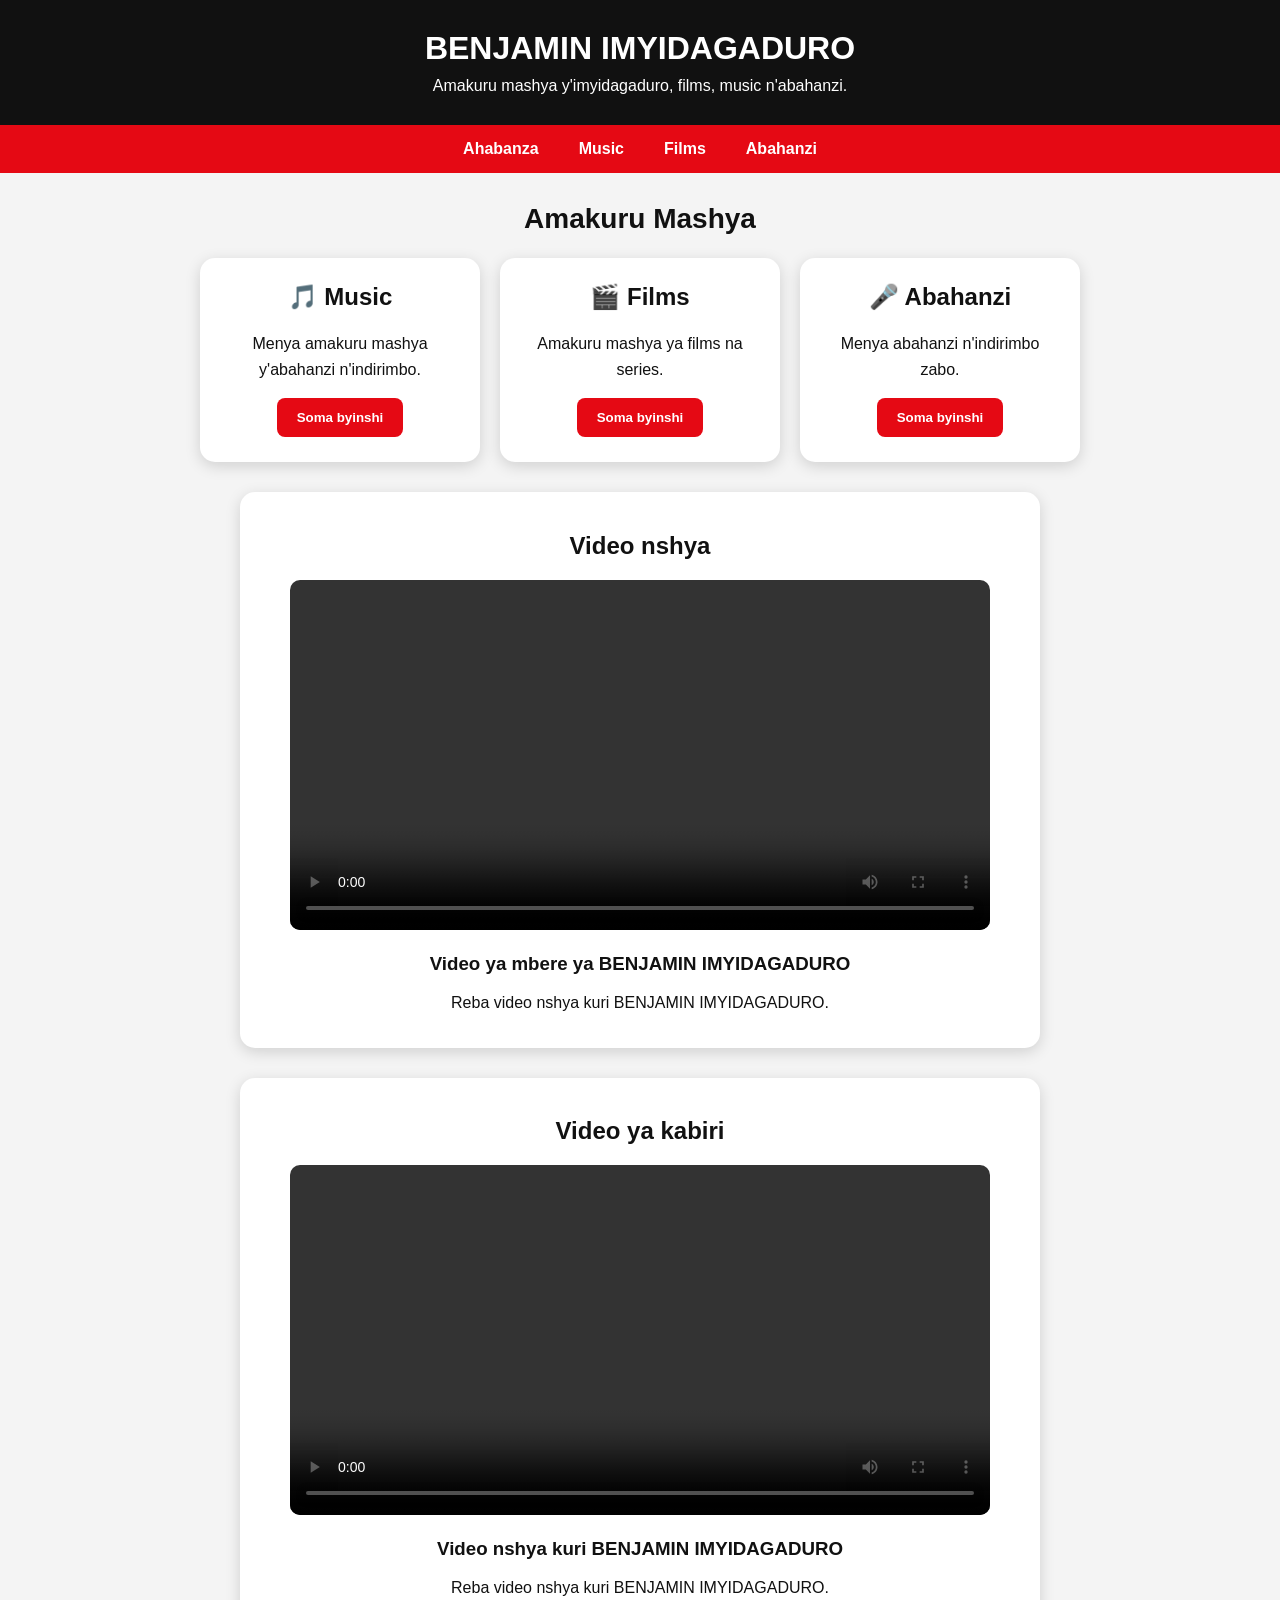
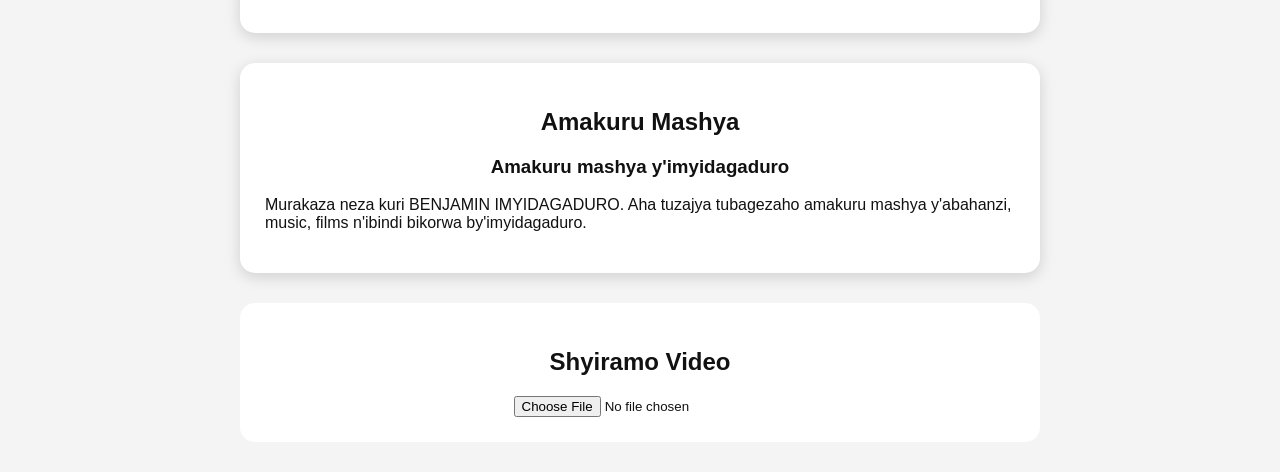
==== index.html @ 8d8686aa "Add files via upload" ====
<!DOCTYPE html>
<html>
<head>
    <title>BENJAMIN IMYIDAGADURO</title>
    <link rel="stylesheet" href="style.css">
</head>

<body>

<header>
    <h1>BENJAMIN IMYIDAGADURO</h1>
    <p>Amakuru mashya y'imyidagaduro, films, music n'abahanzi.</p>
</header>

<nav>
    <a href="#">Ahabanza</a>
    <a href="music.html">Music</a>
    <a href="#">Films</a>
    <a href="#">Abahanzi</a>
</nav>

<main>

    <h2>Amakuru Mashya</h2>

    <div class="cards">

        <div class="card">
    <h2>🎵 Music</h2>
    <p>Menya amakuru mashya y'abahanzi n'indirimbo.</p>

    <a href="music.html">
        <button>Soma byinshi</button>
    </a>
</div>

    <div class="card">
    <h2>🎬 Films</h2>
    <p>Amakuru mashya ya films na series.</p>

    <a href="films.html">
        <button>Soma byinshi</button>
    </a>
</div>

        <div class="card">
    <h2>🎤 Abahanzi</h2>
    <p>Menya abahanzi n'indirimbo zabo.</p>

    <a href="abahanzi.html">
        <button>Soma byinshi</button>
    </a>
</div>

    </div>

</main>

<!-- VIDEO YA MBERE -->
<section class="video">
    <h2>Video nshya</h2>

    <video controls width="600">
        <source src="video1.mp4" type="video/mp4">
        Browser yawe ntishobora gukina iyi video.
    </video>

    <h3>Video ya mbere ya BENJAMIN IMYIDAGADURO</h3>

    <p>Reba video nshya kuri BENJAMIN IMYIDAGADURO.</p>
</section>
<section class="video">
    <h2>Video ya kabiri</h2>

    <video controls width="600">
        <source src="video2.mp4" type="video/mp4">
        Browser yawe ntishobora gukina iyi video.
    </video>

    <h3>Video nshya kuri BENJAMIN IMYIDAGADURO</h3>

    <p>Reba video nshya kuri BENJAMIN IMYIDAGADURO.</p>
</section>



<!-- AMAKURU -->
<section class="article">
    <h2>Amakuru Mashya</h2>

    <h3>Amakuru mashya y'imyidagaduro</h3>

    <p>
        Murakaza neza kuri BENJAMIN IMYIDAGADURO.
        Aha tuzajya tubagezaho amakuru mashya y'abahanzi,
        music, films n'ibindi bikorwa by'imyidagaduro.
    </p>
</section>

<!-- UPLOAD VIDEO -->
<section class="video-upload">
    <h2>Shyiramo Video</h2>

    <input type="file" id="videoInput" accept="video/*">

    <div id="videoPreview"></div>
</section>

<script>
    const videoInput = document.getElementById("videoInput");
    const videoPreview = document.getElementById("videoPreview");

    videoInput.addEventListener("change", function () {
        const file = this.files[0];

        if (file) {
            const video = document.createElement("video");

            video.src = URL.createObjectURL(file);
            video.controls = true;
            video.width = 500;

            videoPreview.innerHTML = "";
            videoPreview.appendChild(video);
        }
    });
</script>

</body>
</html>
---- style.css ----
* {
    box-sizing: border-box;
}

body {
    margin: 0;
    font-family: Arial, sans-serif;
    background: #f4f4f4;
    color: #111;
}

/* HEADER */
header {
    background: #111;
    color: white;
    text-align: center;
    padding: 30px 15px;
}

header h1 {
    margin: 0 0 10px;
    font-size: 32px;
}

header p {
    margin: 0;
    font-size: 16px;
}

/* NAVIGATION */
nav {
    background: #e50914;
    display: flex;
    justify-content: center;
    flex-wrap: wrap;
}

nav a {
    color: white;
    text-decoration: none;
    padding: 15px 20px;
    font-weight: bold;
}

nav a:hover {
    background: #b0060f;
}

/* MAIN */
main {
    width: 90%;
    max-width: 1000px;
    margin: 30px auto;
}

main > h2 {
    text-align: center;
    font-size: 28px;
}

/* CARDS */
.cards {
    display: flex;
    justify-content: center;
    gap: 20px;
    flex-wrap: wrap;
}

.card {
    background: white;
    width: 280px;
    padding: 25px;
    border-radius: 15px;
    text-align: center;
    box-shadow: 0 4px 15px rgba(0,0,0,0.15);
}

.card h2 {
    margin-top: 0;
}

.card p {
    line-height: 1.6;
}

.card button {
    background: #e50914;
    color: white;
    border: none;
    padding: 12px 20px;
    border-radius: 8px;
    cursor: pointer;
    font-weight: bold;
}

.card button:hover {
    background: #b0060f;
}

/* VIDEO */
.video {
    width: 90%;
    max-width: 800px;
    margin: 30px auto;
    background: white;
    padding: 20px;
    border-radius: 15px;
    text-align: center;
    box-shadow: 0 4px 15px rgba(0,0,0,0.15);
}

.video video {
    width: 100%;
    max-width: 700px;
    height: auto;
    border-radius: 10px;
}

/* ARTICLE */
.article {
    width: 90%;
    max-width: 800px;
    margin: 30px auto;
    background: white;
    padding: 25px;
    border-radius: 15px;
    box-shadow: 0 4px 15px rgba(0,0,0,0.15);
}

.article h2,
.article h3 {
    text-align: center;
}

/* UPLOAD */
.video-upload {
    width: 90%;
    max-width: 800px;
    margin: 30px auto;
    background: white;
    padding: 25px;
    border-radius: 15px;
    text-align: center;
}

/* PHONE */
@media (max-width: 600px) {

    header h1 {
        font-size: 25px;
    }

    nav a {
        width: 50%;
        text-align: center;
        padding: 12px 5px;
    }

    .card {
        width: 100%;
    }

    .video,
    .article,
    .video-upload {
        width: 95%;
    }
}
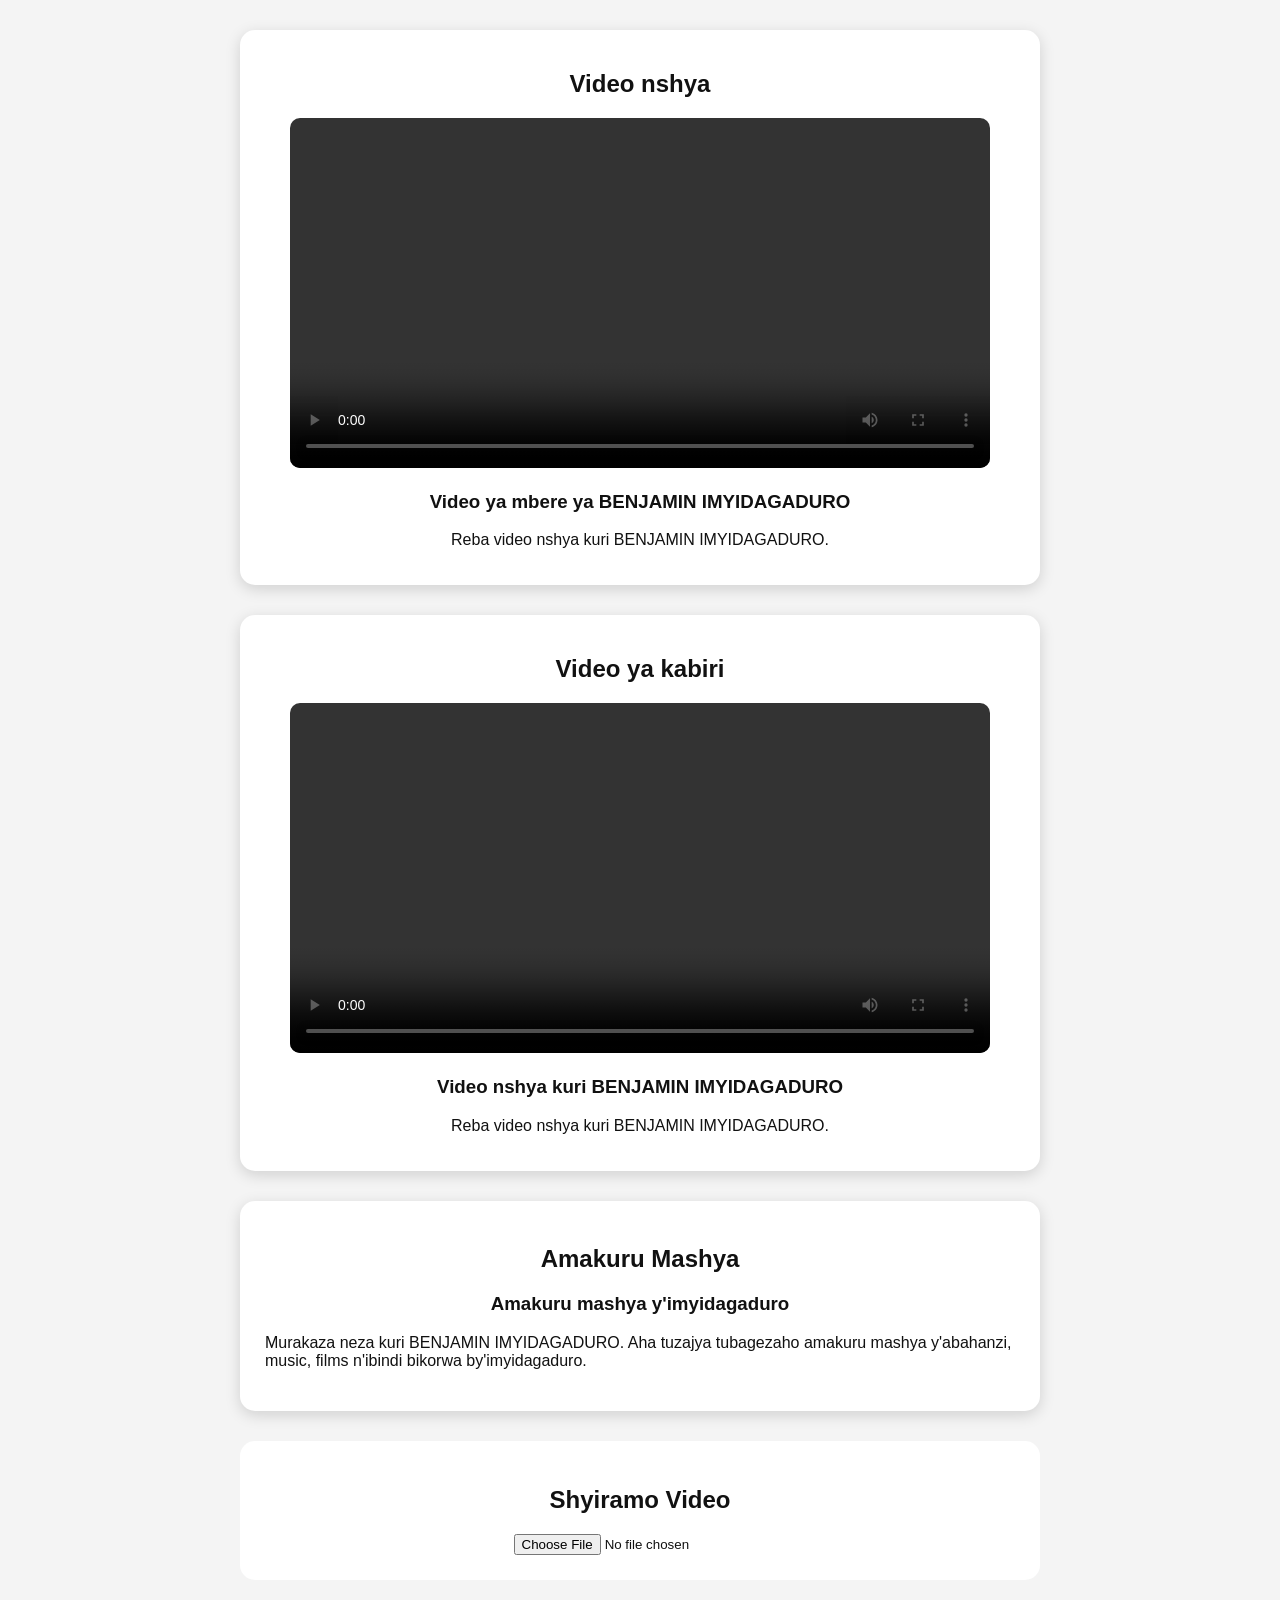
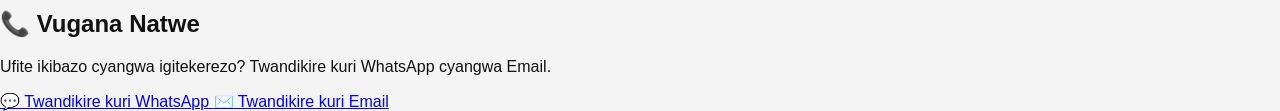
==== commit f8014216: "Add files via upload" ====
--- a/index.html
+++ b/index.html
@@ -1,9 +1,27 @@
 <!DOCTYPE html>
 <html>
 <head>
-    <title>BENJAMIN IMYIDAGADURO</title>
+    <meta charset="UTF-8">
+    <meta name="viewport" content="width=device-width, initial-scale=1.0">
+
+    <title>BENJAMIN IMYIDAGADURO | Music, Films n'Abahanzi</title>
+
+    <meta name="description" content="Karibu kuri BENJAMIN IMYIDAGADURO. Menya amakuru mashya y'imyidagaduro, music, films, videos n'abahanzi.">
+
+    <meta name="robots" content="index, follow">
+
     <link rel="stylesheet" href="style.css">
+    <!-- Google tag (gtag.js) -
+<script async src="https://www.googletagmanager.com/gtag/js?id=G-08SXPJ8XW9"></script>
+<script>
+  window.dataLayer = window.dataLayer || [];
+  function gtag(){dataLayer.push(arguments);}
+  gtag('js', new Date());
+
+  gtag('config', 'G-08SXPJ8XW9');
+</script>
 </head>
+
 
 <body>
 
@@ -126,5 +144,23 @@
     });
 </script>
 
+<!-- CONTACT US -->
+<section class="contact">
+    <h2>📞 Vugana Natwe</h2>
+    <p>Ufite ikibazo cyangwa igitekerezo?
+       Twandikire kuri WhatsApp cyangwa Email.</p>
+
+    <a class="whatsapp"
+       href="https://wa.me/250738280217"
+       target="_blank"
+       rel="noopener noreferrer">
+       💬 Twandikire kuri WhatsApp
+    </a>
+
+    <a class="email"
+       href="mailto:benjaminnibishaka2@gmail.com">
+       ✉️ Twandikire kuri Email
+    </a>
+</section>
 </body>
 </html>
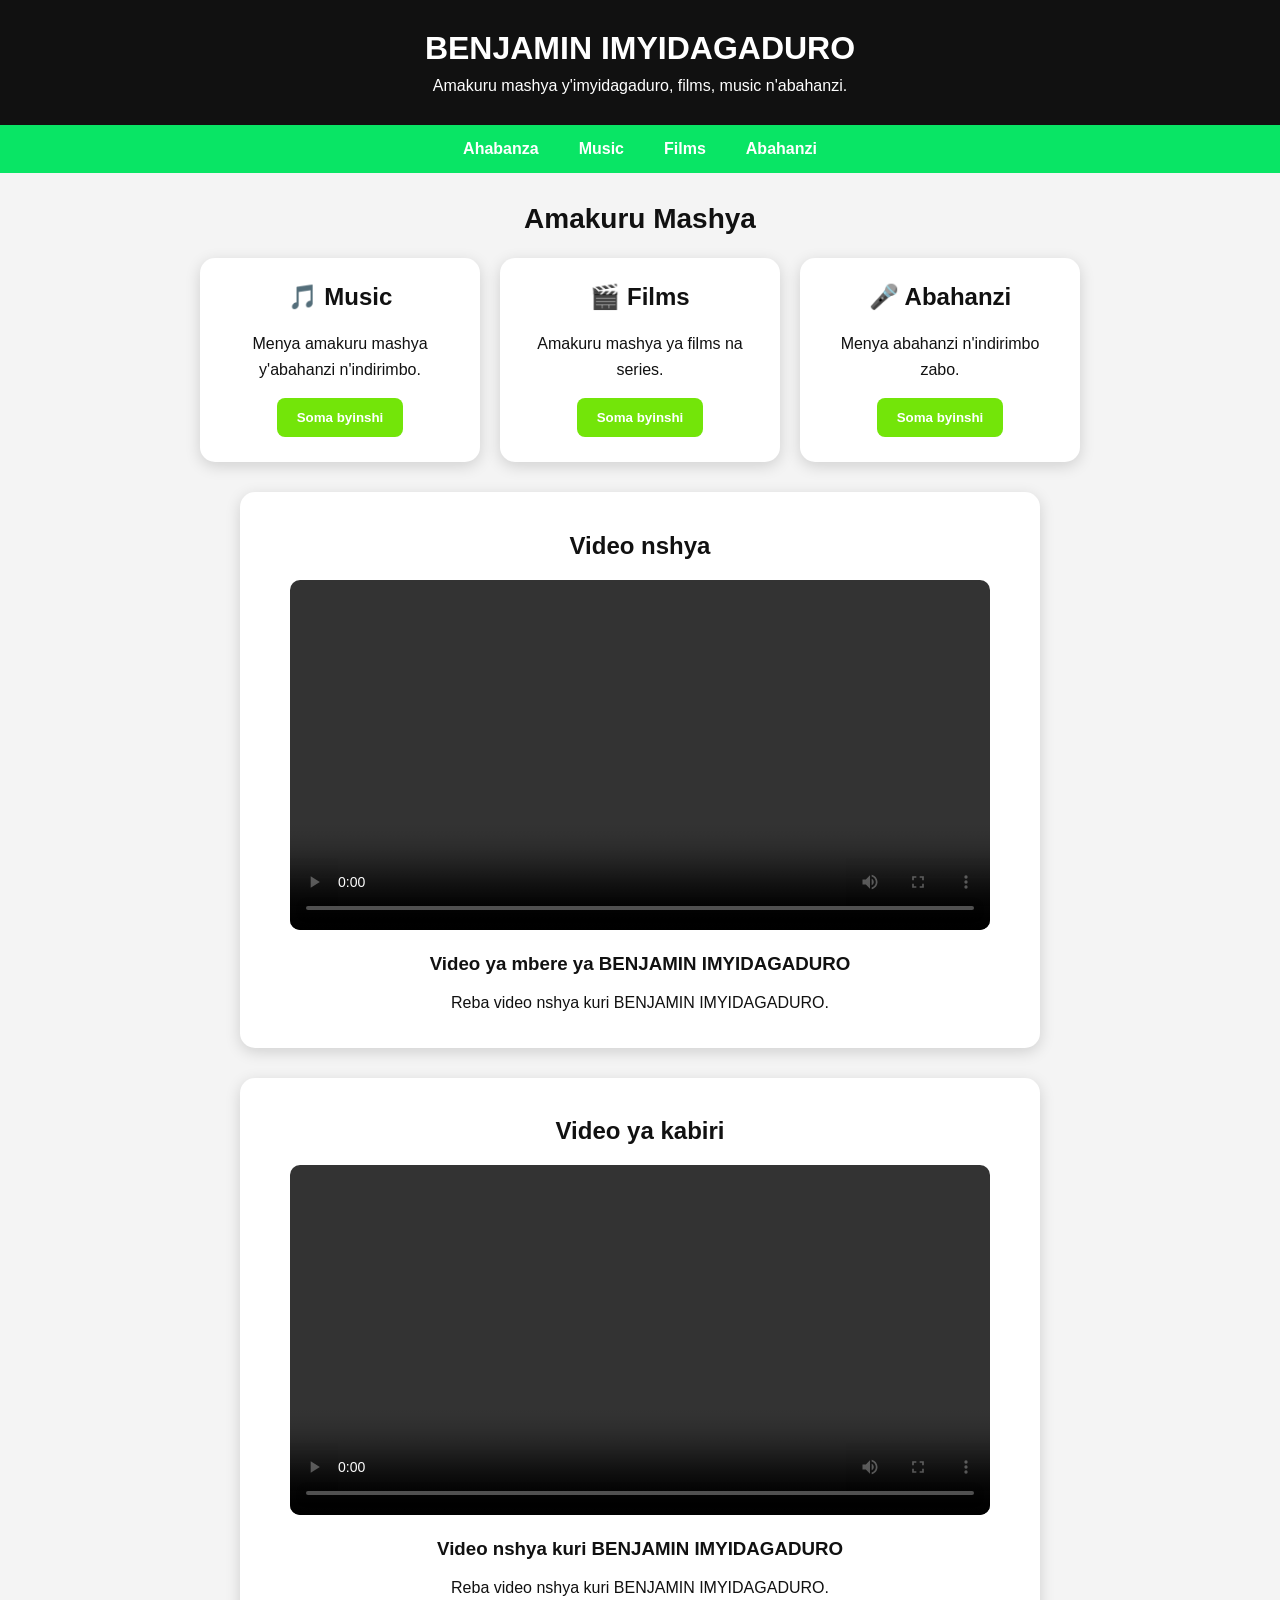
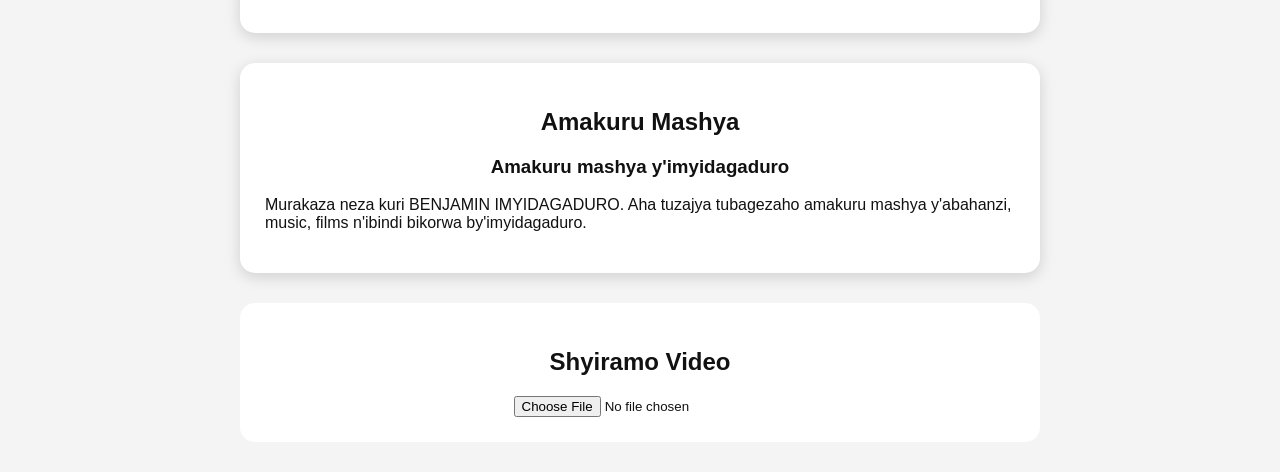
==== commit a51f0d31: "Add files via upload" ====
--- a/index.html
+++ b/index.html
@@ -1,27 +1,9 @@
 <!DOCTYPE html>
 <html>
 <head>
-    <meta charset="UTF-8">
-    <meta name="viewport" content="width=device-width, initial-scale=1.0">
-
-    <title>BENJAMIN IMYIDAGADURO | Music, Films n'Abahanzi</title>
-
-    <meta name="description" content="Karibu kuri BENJAMIN IMYIDAGADURO. Menya amakuru mashya y'imyidagaduro, music, films, videos n'abahanzi.">
-
-    <meta name="robots" content="index, follow">
-
+    <title>BENJAMIN IMYIDAGADURO</title>
     <link rel="stylesheet" href="style.css">
-    <!-- Google tag (gtag.js) -
-<script async src="https://www.googletagmanager.com/gtag/js?id=G-08SXPJ8XW9"></script>
-<script>
-  window.dataLayer = window.dataLayer || [];
-  function gtag(){dataLayer.push(arguments);}
-  gtag('js', new Date());
-
-  gtag('config', 'G-08SXPJ8XW9');
-</script>
 </head>
-
 
 <body>
 
@@ -144,23 +126,5 @@
     });
 </script>
 
-<!-- CONTACT US -->
-<section class="contact">
-    <h2>📞 Vugana Natwe</h2>
-    <p>Ufite ikibazo cyangwa igitekerezo?
-       Twandikire kuri WhatsApp cyangwa Email.</p>
-
-    <a class="whatsapp"
-       href="https://wa.me/250738280217"
-       target="_blank"
-       rel="noopener noreferrer">
-       💬 Twandikire kuri WhatsApp
-    </a>
-
-    <a class="email"
-       href="mailto:benjaminnibishaka2@gmail.com">
-       ✉️ Twandikire kuri Email
-    </a>
-</section>
 </body>
 </html>
--- a/style.css
+++ b/style.css
@@ -29,7 +29,7 @@
 
 /* NAVIGATION */
 nav {
-    background: #e50914;
+    background: #09e565;
     display: flex;
     justify-content: center;
     flex-wrap: wrap;
@@ -43,7 +43,7 @@
 }
 
 nav a:hover {
-    background: #b0060f;
+    background: #06b052;
 }
 
 /* MAIN */
@@ -84,7 +84,7 @@
 }
 
 .card button {
-    background: #e50914;
+    background: #73e509;
     color: white;
     border: none;
     padding: 12px 20px;
@@ -94,7 +94,7 @@
 }
 
 .card button:hover {
-    background: #b0060f;
+    background: #06b039;
 }
 
 /* VIDEO */
@@ -165,4 +165,45 @@
     .video-upload {
         width: 95%;
     }
-}+}
+/* CONTACT US */
+.contact {
+    max-width: 800px;
+    margin: 30px auto;
+    padding: 25px 15px;
+    text-align: center;
+    background: white;
+    border-radius: 12px;
+    box-shadow: 0 3px 10px rgba(0, 0, 0, 0.1);
+}
+
+.contact h2 {
+    color: #111;
+}
+
+.contact p {
+    margin-bottom: 20px;
+    line-height: 1.6;
+}
+
+.contact a {
+    display: inline-block;
+    margin: 8px;
+    padding: 12px 18px;
+    color: rgb(255, 255, 255);
+    text-decoration: none;
+    border-radius: 8px;
+    font-weight: bold;
+}
+
+.contact .whatsapp {
+    background: #4b25d3;
+}
+
+.contact .email {
+    background: #09e52e;
+}
+
+.contact a:hover {
+    opacity: 0.85;
+}
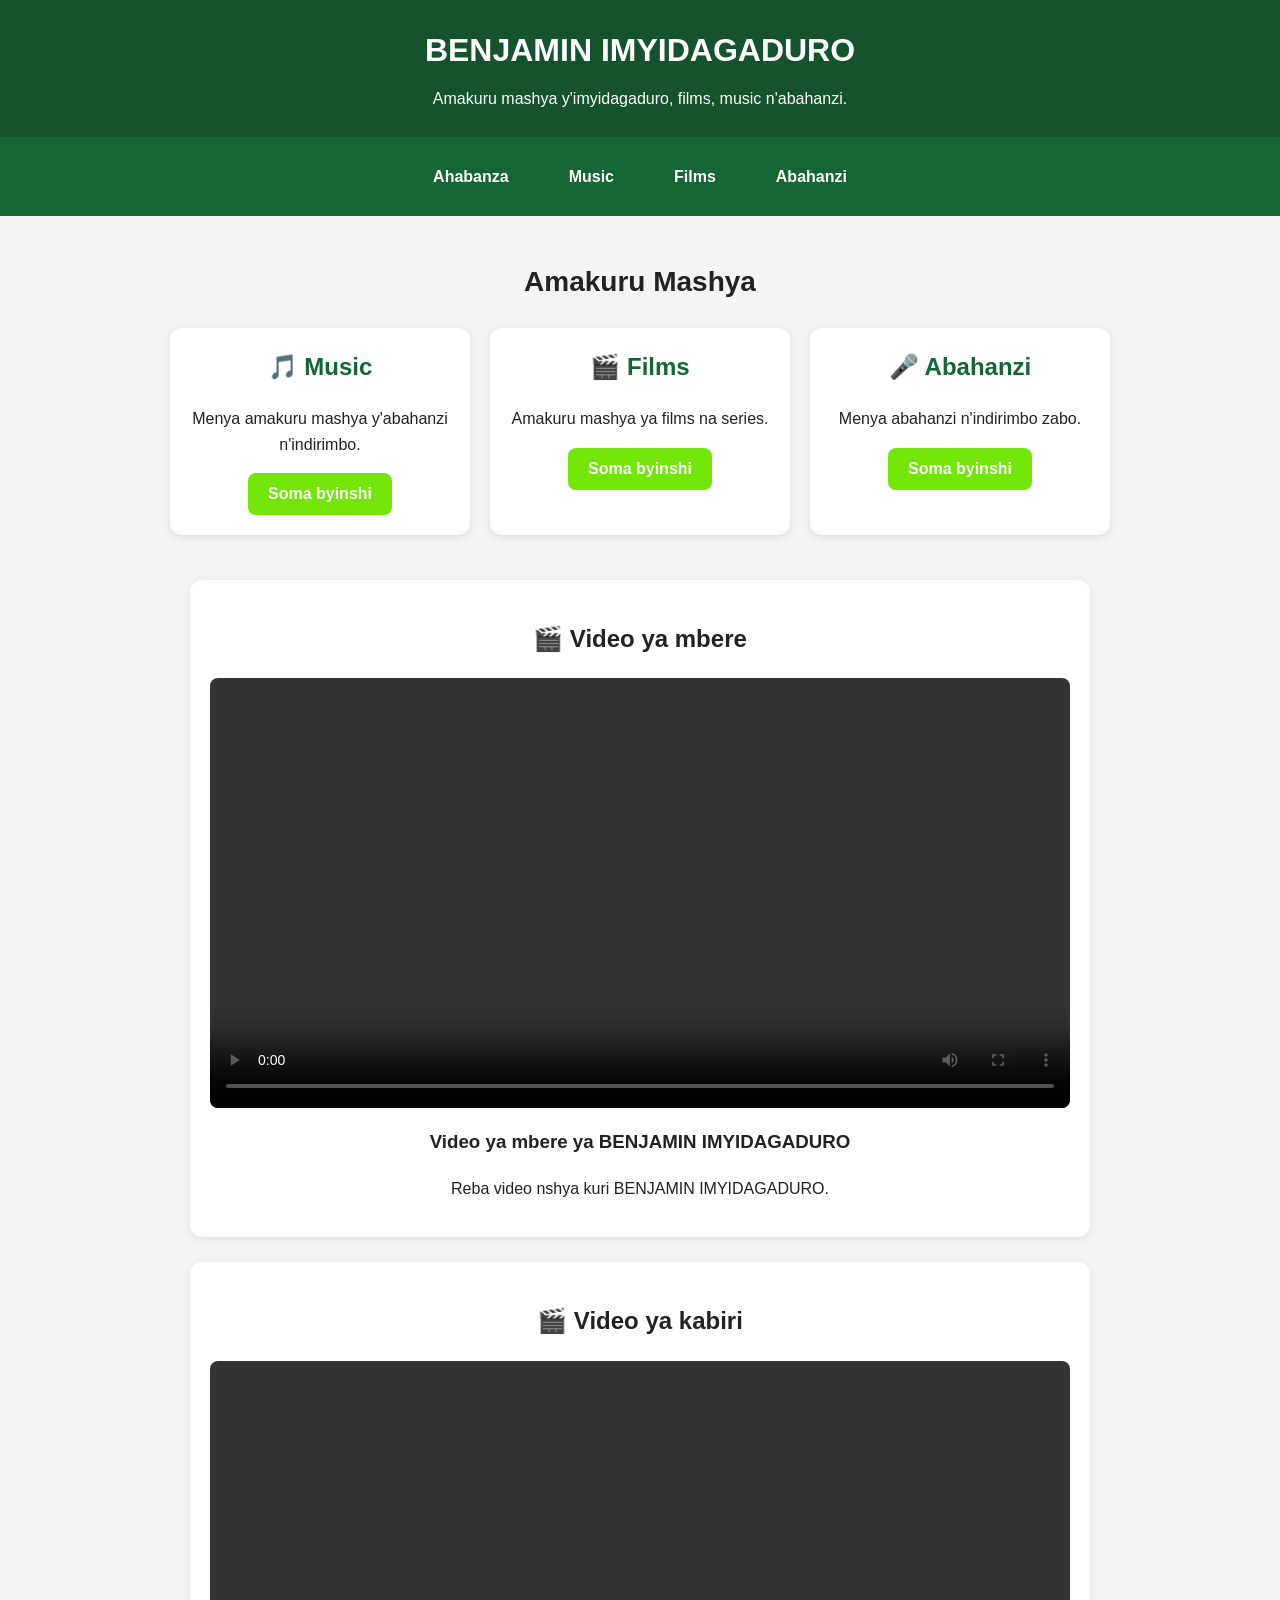
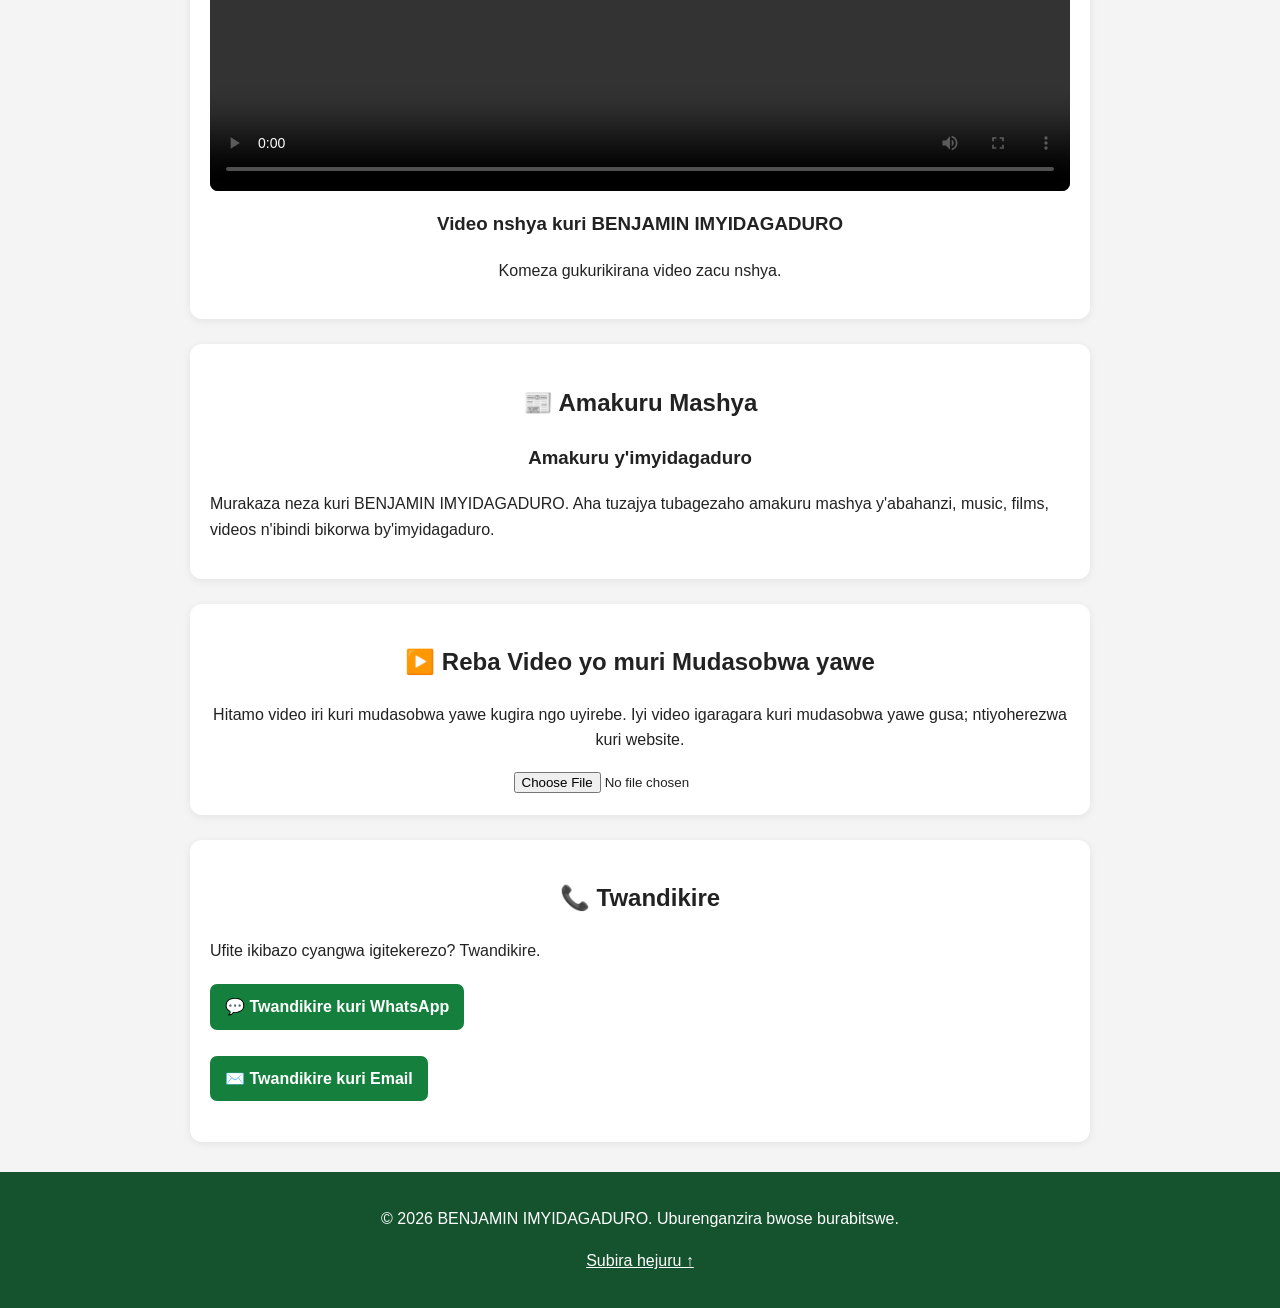
==== commit 7a4fef92: "Add files via upload" ====
--- a/index.html
+++ b/index.html
@@ -1,110 +1,305 @@
+
 <!DOCTYPE html>
-<html>
+<html lang="rw">
 <head>
-    <title>BENJAMIN IMYIDAGADURO</title>
+    <meta charset="UTF-8">
+    <meta name="viewport" content="width=device-width, initial-scale=1.0">
+
+    <title>BENJAMIN IMYIDAGADURO | Music, Films n'Abahanzi</title>
+
+    <meta name="description" content="BENJAMIN IMYIDAGADURO: amakuru mashya y'imyidagaduro, music, films, videos n'abahanzi.">
+    <meta name="robots" content="index, follow">
+
     <link rel="stylesheet" href="style.css">
+
+    <!-- Google Analytics -->
+    <script async src="https://www.googletagmanager.com/gtag/js?id=G-08SXPJ8XW9"></script>
+    <script>
+        window.dataLayer = window.dataLayer || [];
+        function gtag(){dataLayer.push(arguments);}
+        gtag('js', new Date());
+        gtag('config', 'G-08SXPJ8XW9');
+    </script>
+
+    <!-- Imiterere y'inyongera -->
+    <style>
+        * {
+            box-sizing: border-box;
+        }
+
+        body {
+            margin: 0;
+            font-family: Arial, sans-serif;
+            background: #f4f4f4;
+            color: #222;
+            line-height: 1.6;
+        }
+
+        header {
+            background: #14532d;
+            color: white;
+            text-align: center;
+            padding: 25px 15px;
+        }
+
+        header h1 {
+            margin: 0 0 10px;
+        }
+
+        nav {
+            background: #166534;
+            padding: 12px;
+            display: flex;
+            justify-content: center;
+            flex-wrap: wrap;
+            gap: 20px;
+        }
+
+        nav a {
+            color: white;
+            text-decoration: none;
+            font-weight: bold;
+        }
+
+        nav a:hover {
+            color: #bbf7d0;
+        }
+
+        main {
+            max-width: 1100px;
+            margin: auto;
+            padding: 20px;
+        }
+
+        .cards {
+            display: flex;
+            flex-wrap: wrap;
+            justify-content: center;
+            gap: 20px;
+        }
+
+        .card {
+            background: white;
+            width: 100%;
+            max-width: 300px;
+            padding: 20px;
+            border-radius: 12px;
+            box-shadow: 0 2px 8px #00000018;
+            text-align: center;
+        }
+
+        .card h2 {
+            color: #166534;
+        }
+
+        button {
+            background: #15803d;
+            color: white;
+            border: none;
+            padding: 10px 18px;
+            border-radius: 6px;
+            cursor: pointer;
+            font-size: 16px;
+        }
+
+        button:hover {
+            background: #14532d;
+        }
+
+        .card a {
+            text-decoration: none;
+        }
+
+        .video, .article, .video-upload {
+            background: white;
+            max-width: 900px;
+            width: calc(100% - 30px);
+            margin: 25px auto;
+            padding: 20px;
+            border-radius: 12px;
+            box-shadow: 0 2px 8px #00000012;
+        }
+
+        .video video, #videoPreview video {
+            display: block;
+            width: 100%;
+            max-width: 100%;
+            height: auto;
+            border-radius: 8px;
+        }
+
+        .article a {
+            color: #166534;
+            font-weight: bold;
+        }
+
+        .contact-link {
+            display: inline-block;
+            margin: 5px 0;
+            padding: 10px 15px;
+            background: #15803d;
+            color: white !important;
+            text-decoration: none;
+            border-radius: 7px;
+        }
+
+        .contact-link:hover {
+            background: #14532d;
+        }
+
+        footer {
+            background: #14532d;
+            color: white;
+            text-align: center;
+            padding: 18px;
+            margin-top: 30px;
+        }
+
+        @media (max-width: 600px) {
+            header h1 {
+                font-size: 25px;
+            }
+
+            nav {
+                gap: 12px;
+            }
+
+            main {
+                padding: 15px 10px;
+            }
+
+            .video, .article, .video-upload {
+                padding: 15px;
+            }
+        }
+    </style>
 </head>
 
 <body>
 
-<header>
+<header id="ahabanza">
     <h1>BENJAMIN IMYIDAGADURO</h1>
     <p>Amakuru mashya y'imyidagaduro, films, music n'abahanzi.</p>
 </header>
 
 <nav>
-    <a href="#">Ahabanza</a>
+    <a href="index.html">Ahabanza</a>
     <a href="music.html">Music</a>
-    <a href="#">Films</a>
-    <a href="#">Abahanzi</a>
+    <a href="films.html">Films</a>
+    <a href="abahanzi.html">Abahanzi</a>
 </nav>
 
 <main>
-
     <h2>Amakuru Mashya</h2>
 
     <div class="cards">
 
         <div class="card">
-    <h2>🎵 Music</h2>
-    <p>Menya amakuru mashya y'abahanzi n'indirimbo.</p>
-
-    <a href="music.html">
-        <button>Soma byinshi</button>
-    </a>
-</div>
-
-    <div class="card">
-    <h2>🎬 Films</h2>
-    <p>Amakuru mashya ya films na series.</p>
-
-    <a href="films.html">
-        <button>Soma byinshi</button>
-    </a>
-</div>
+            <h2>🎵 Music</h2>
+            <p>Menya amakuru mashya y'abahanzi n'indirimbo.</p>
+            <a href="music.html">
+                <button type="button">Soma byinshi</button>
+            </a>
+        </div>
 
         <div class="card">
-    <h2>🎤 Abahanzi</h2>
-    <p>Menya abahanzi n'indirimbo zabo.</p>
-
-    <a href="abahanzi.html">
-        <button>Soma byinshi</button>
-    </a>
-</div>
+            <h2>🎬 Films</h2>
+            <p>Amakuru mashya ya films na series.</p>
+            <a href="films.html">
+                <button type="button">Soma byinshi</button>
+            </a>
+        </div>
+
+        <div class="card">
+            <h2>🎤 Abahanzi</h2>
+            <p>Menya abahanzi n'indirimbo zabo.</p>
+            <a href="abahanzi.html">
+                <button type="button">Soma byinshi</button>
+            </a>
+        </div>
 
     </div>
-
 </main>
 
 <!-- VIDEO YA MBERE -->
 <section class="video">
-    <h2>Video nshya</h2>
-
-    <video controls width="600">
+    <h2>🎬 Video ya mbere</h2>
+
+    <video controls preload="metadata" playsinline>
         <source src="video1.mp4" type="video/mp4">
         Browser yawe ntishobora gukina iyi video.
     </video>
 
     <h3>Video ya mbere ya BENJAMIN IMYIDAGADURO</h3>
-
     <p>Reba video nshya kuri BENJAMIN IMYIDAGADURO.</p>
 </section>
+
+<!-- VIDEO YA KABIRI -->
 <section class="video">
-    <h2>Video ya kabiri</h2>
-
-    <video controls width="600">
+    <h2>🎬 Video ya kabiri</h2>
+
+    <video controls preload="metadata" playsinline>
         <source src="video2.mp4" type="video/mp4">
         Browser yawe ntishobora gukina iyi video.
     </video>
 
     <h3>Video nshya kuri BENJAMIN IMYIDAGADURO</h3>
-
-    <p>Reba video nshya kuri BENJAMIN IMYIDAGADURO.</p>
-</section>
-
-
+    <p>Komeza gukurikirana video zacu nshya.</p>
+</section>
 
 <!-- AMAKURU -->
 <section class="article">
-    <h2>Amakuru Mashya</h2>
-
-    <h3>Amakuru mashya y'imyidagaduro</h3>
+    <h2>📰 Amakuru Mashya</h2>
+
+    <h3>Amakuru y'imyidagaduro</h3>
 
     <p>
         Murakaza neza kuri BENJAMIN IMYIDAGADURO.
         Aha tuzajya tubagezaho amakuru mashya y'abahanzi,
-        music, films n'ibindi bikorwa by'imyidagaduro.
+        music, films, videos n'ibindi bikorwa by'imyidagaduro.
     </p>
 </section>
 
-<!-- UPLOAD VIDEO -->
+<!-- GUSUZUMA VIDEO YO KURI MUDASOBWA -->
 <section class="video-upload">
-    <h2>Shyiramo Video</h2>
+    <h2>▶️ Reba Video yo muri Mudasobwa yawe</h2>
+
+    <p>
+        Hitamo video iri kuri mudasobwa yawe kugira ngo uyirebe.
+        Iyi video igaragara kuri mudasobwa yawe gusa; ntiyoherezwa kuri website.
+    </p>
 
     <input type="file" id="videoInput" accept="video/*">
-
     <div id="videoPreview"></div>
 </section>
+
+<!-- CONTACT -->
+<section class="article" id="contact">
+    <h2>📞 Twandikire</h2>
+
+    <p>Ufite ikibazo cyangwa igitekerezo? Twandikire.</p>
+
+    <p>
+        <a class="contact-link"
+           href="https://wa.me/250738280217"
+           target="_blank"
+           rel="noopener noreferrer">
+            💬 Twandikire kuri WhatsApp
+        </a>
+    </p>
+
+    <p>
+        <a class="contact-link"
+           href="mailto:benjaminnibishaka2@gmail.com">
+            ✉️ Twandikire kuri Email
+        </a>
+    </p>
+</section>
+
+<footer>
+    <p>&copy; 2026 BENJAMIN IMYIDAGADURO. Uburenganzira bwose burabitswe.</p>
+    <p><a href="#ahabanza" style="color:white;">Subira hejuru ↑</a></p>
+</footer>
 
 <script>
     const videoInput = document.getElementById("videoInput");
@@ -118,7 +313,7 @@
 
             video.src = URL.createObjectURL(file);
             video.controls = true;
-            video.width = 500;
+            video.playsInline = true;
 
             videoPreview.innerHTML = "";
             videoPreview.appendChild(video);
@@ -127,4 +322,4 @@
 </script>
 
 </body>
-</html>+</html>
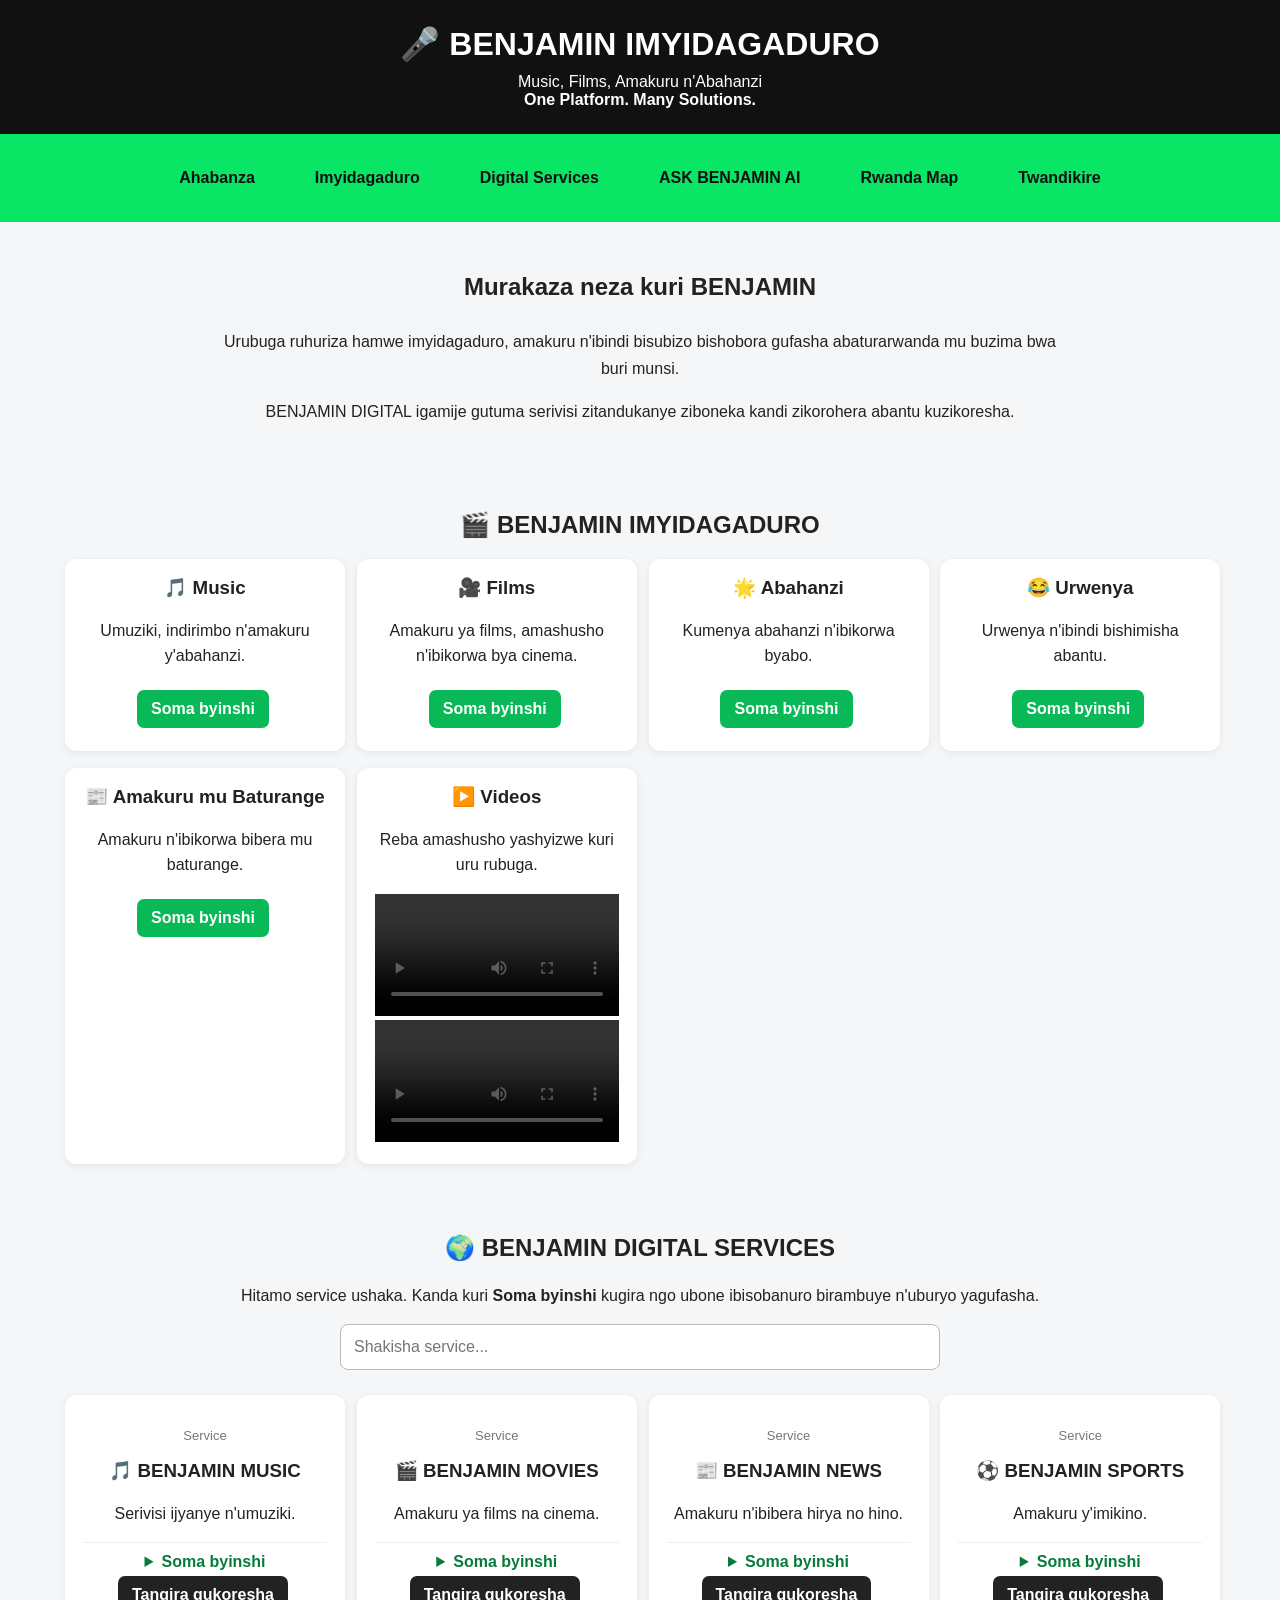
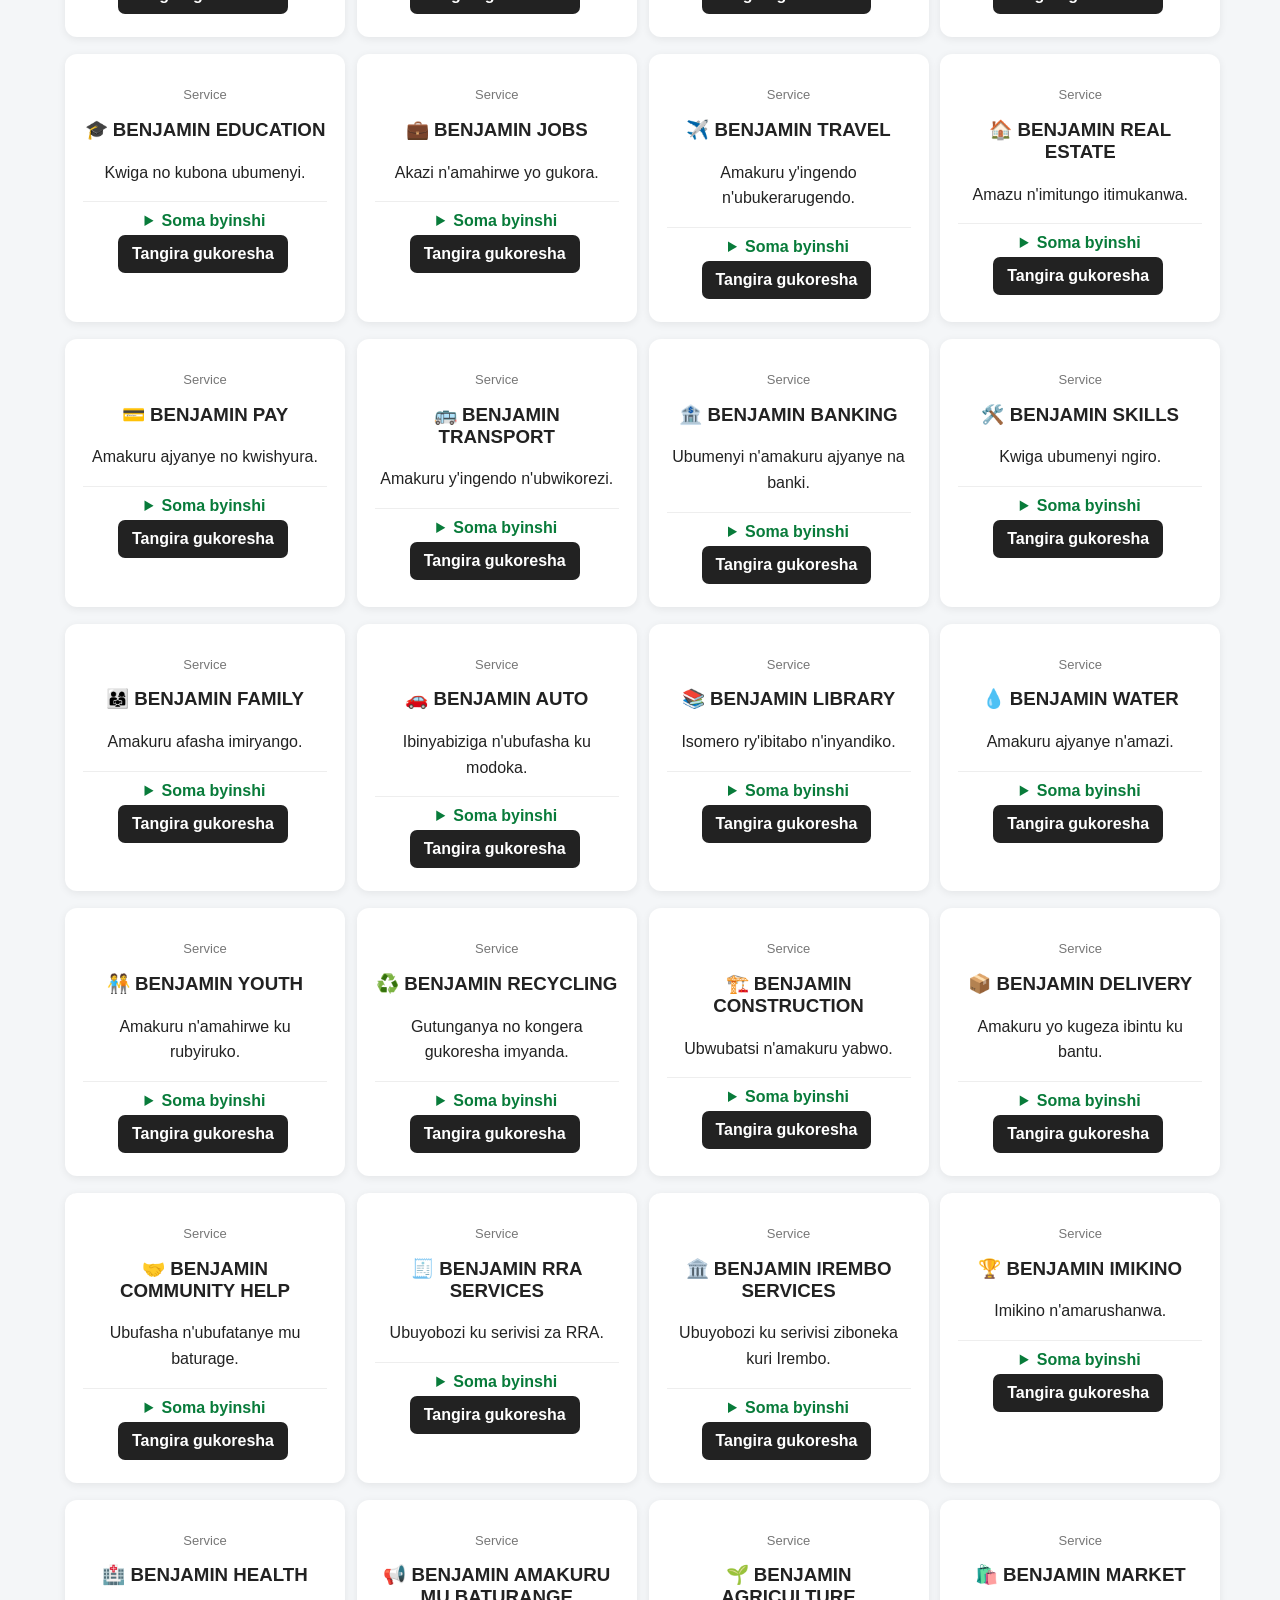
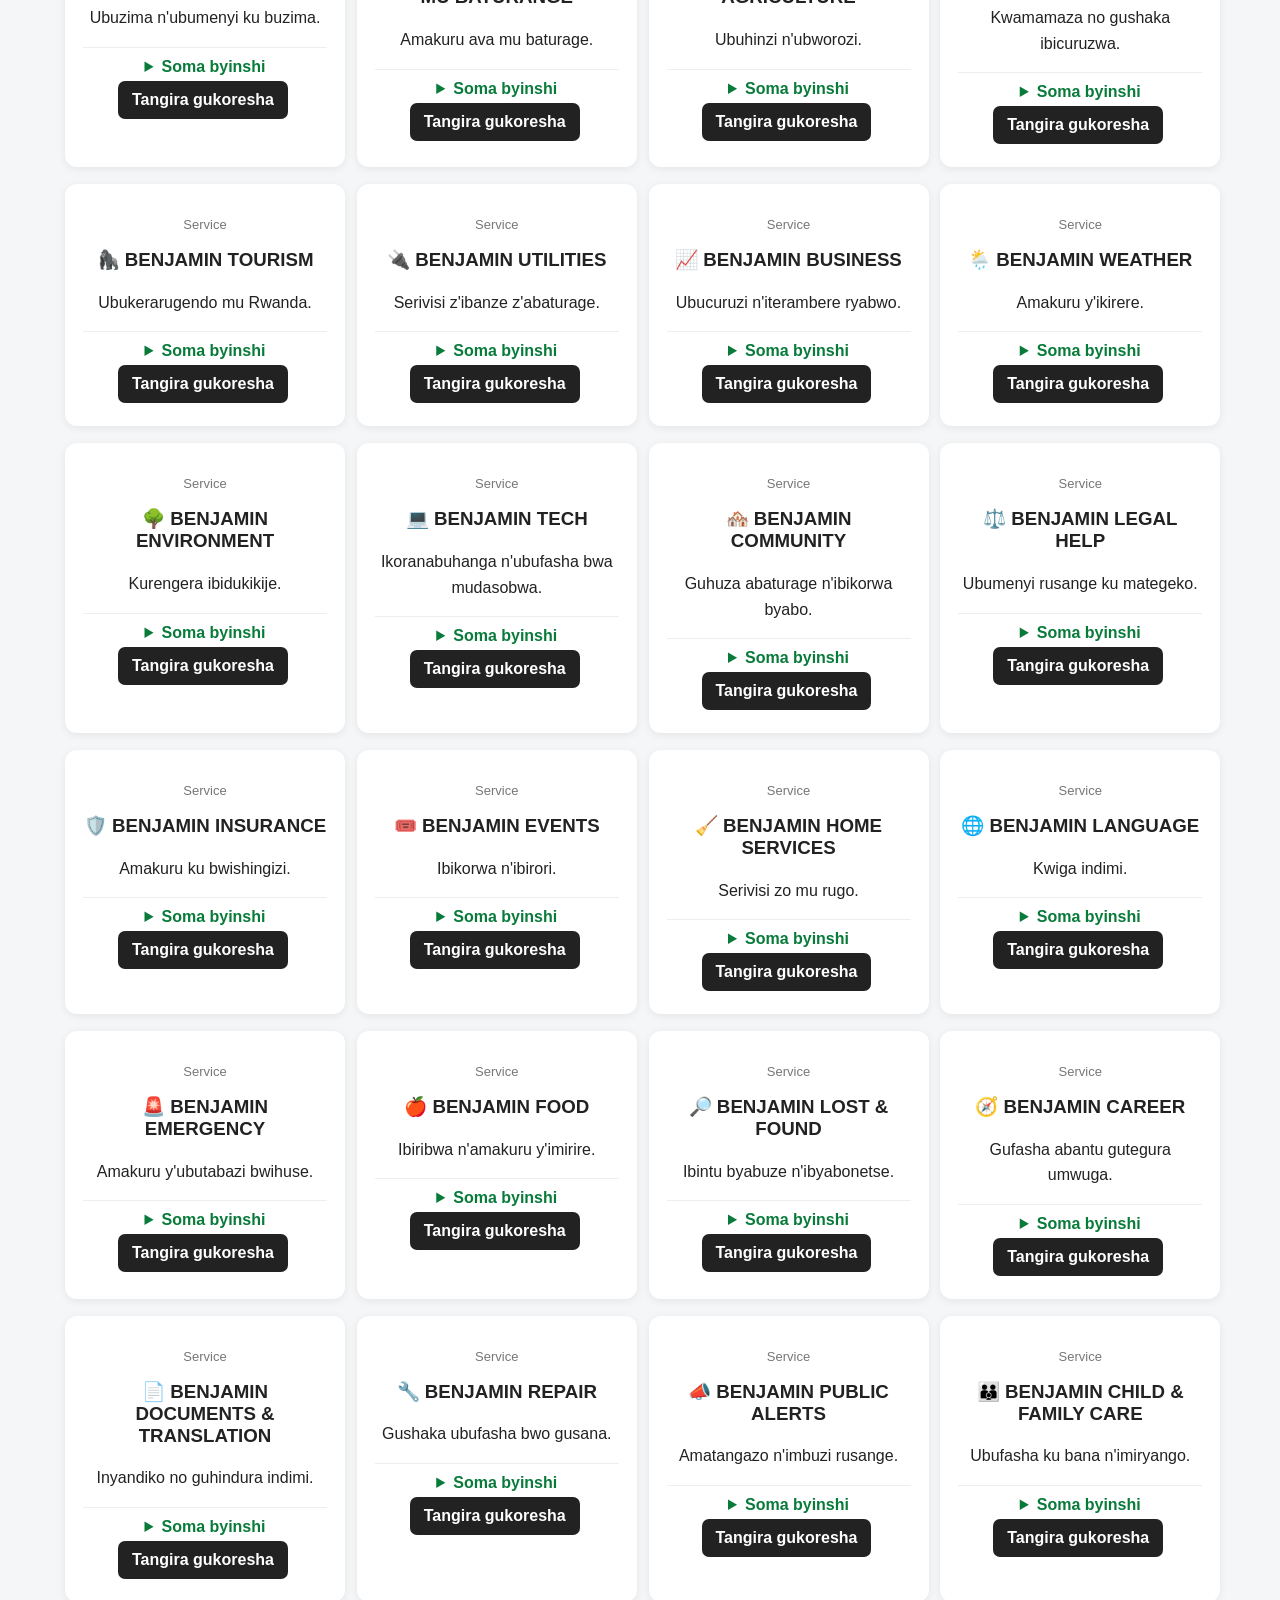
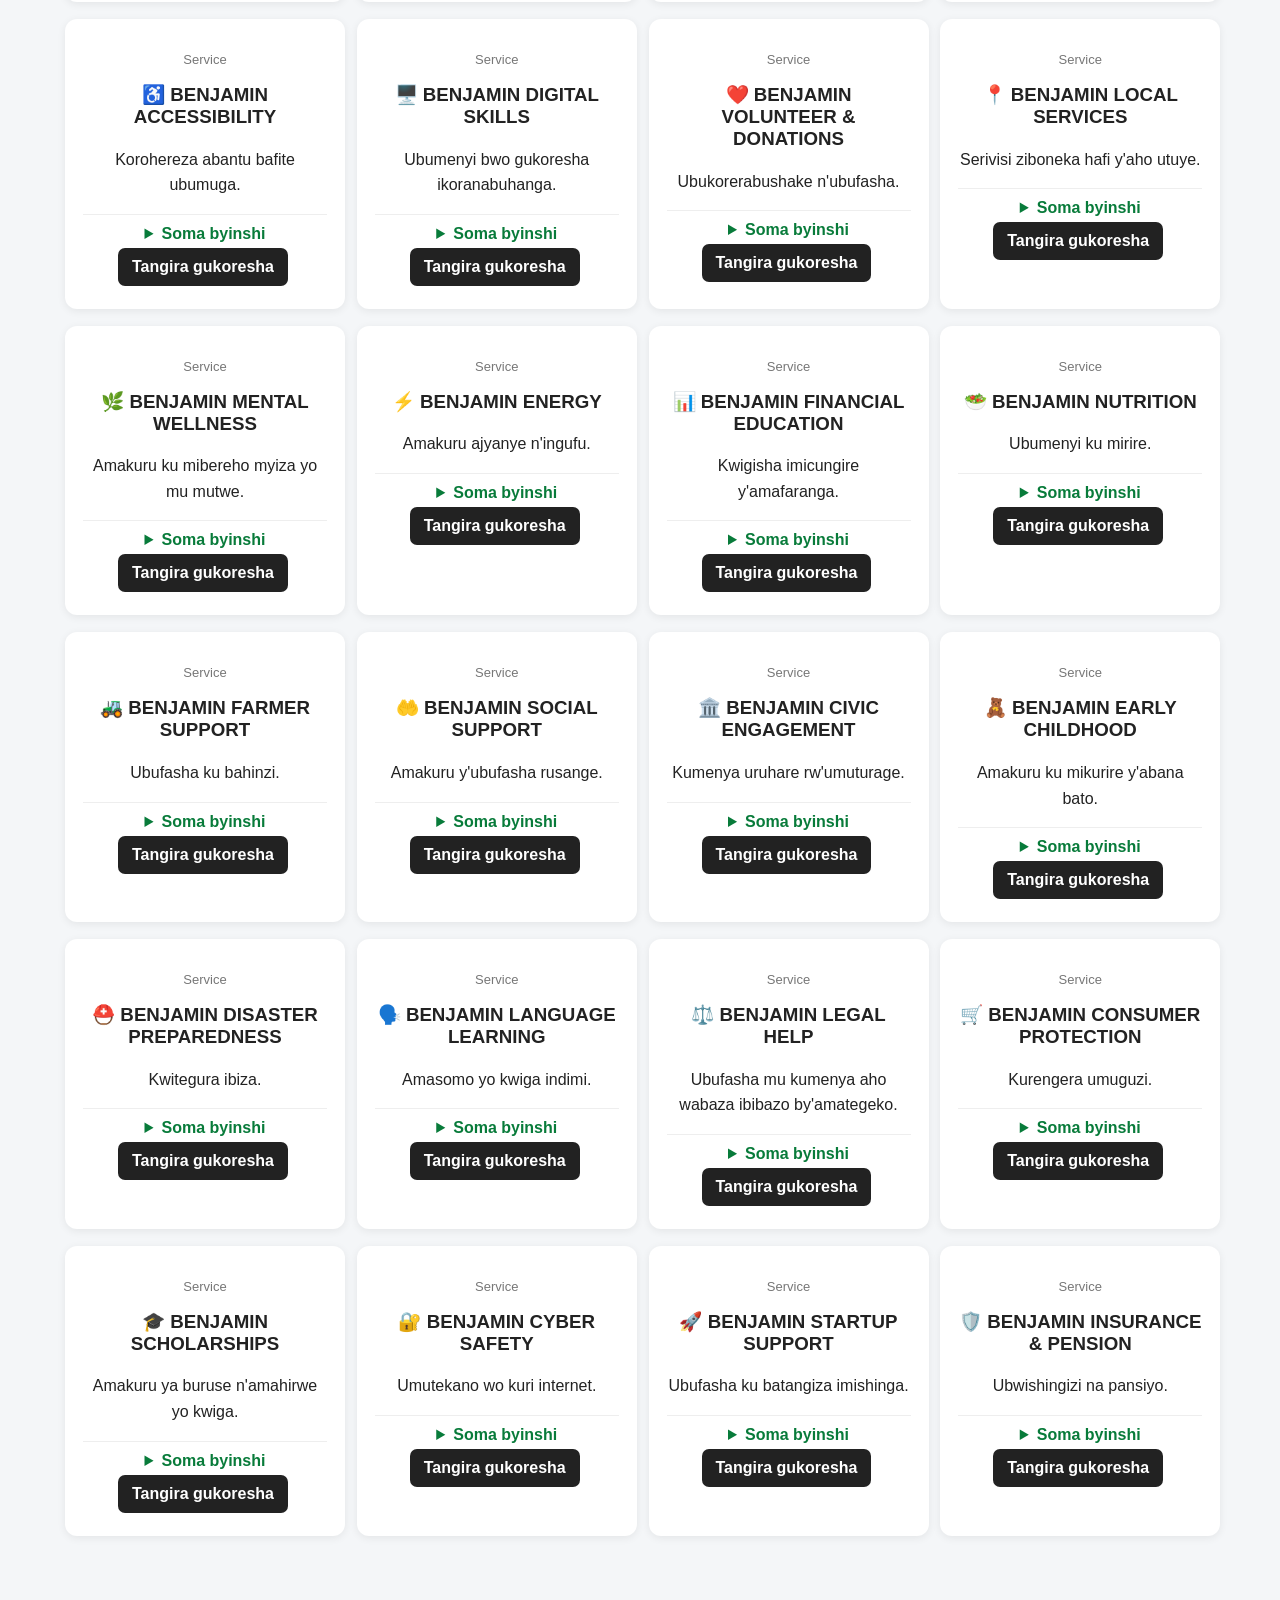
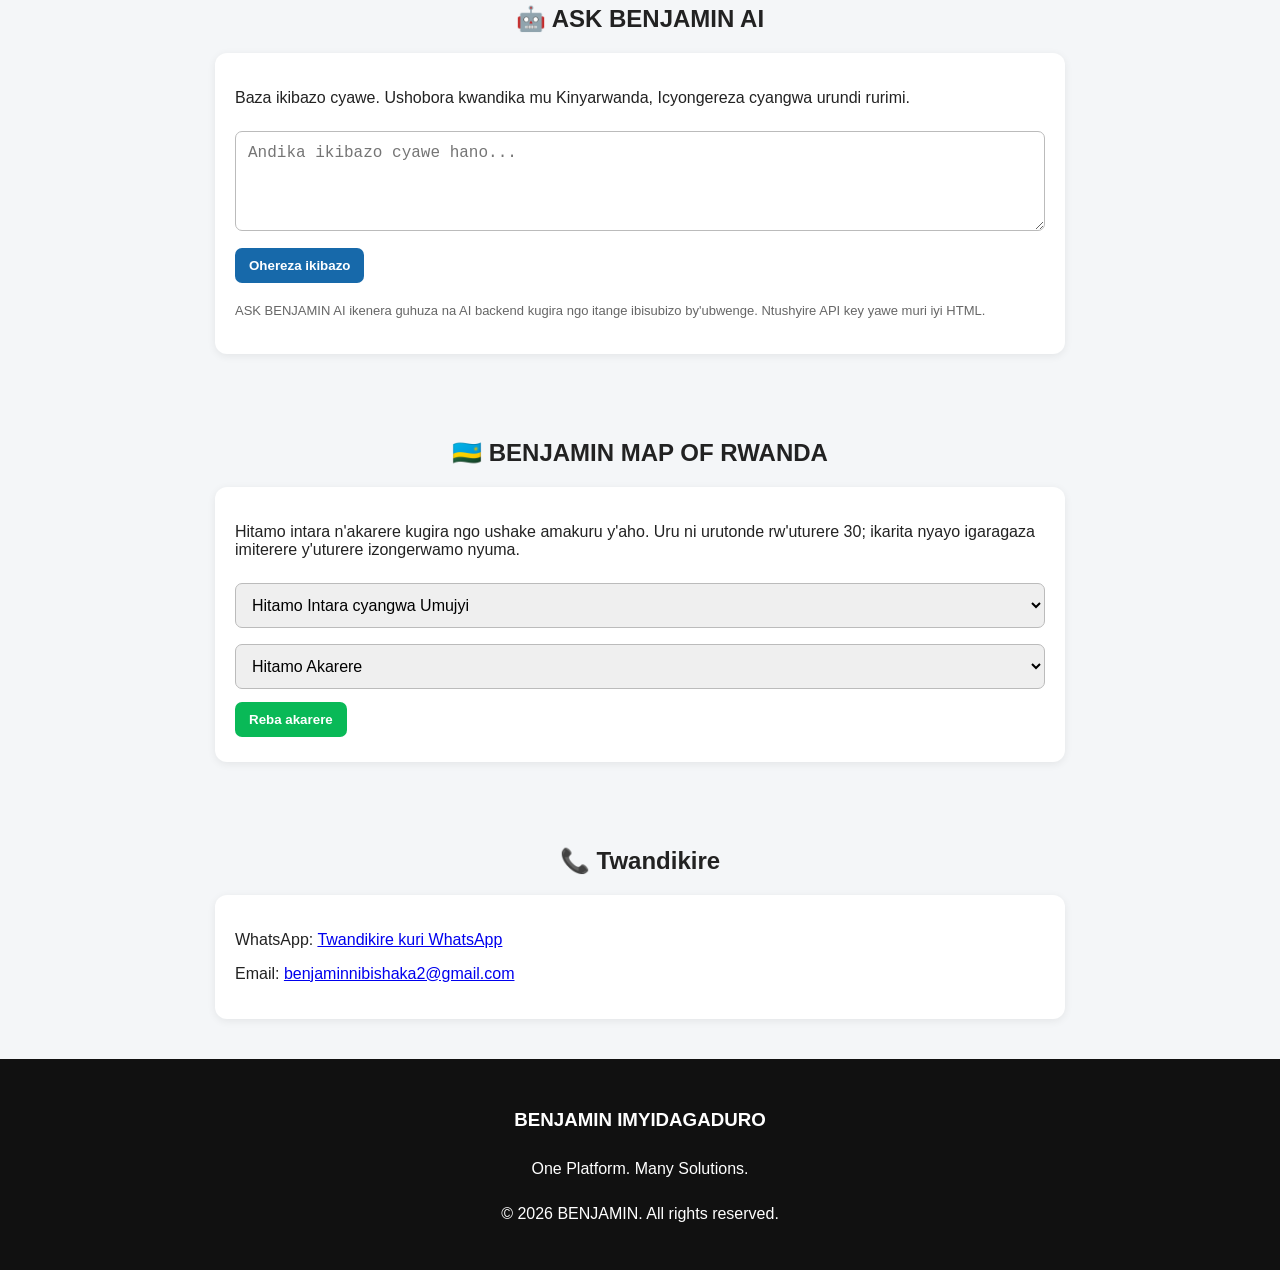
==== commit 9bc16642: "Add files via upload" ====
--- a/index.html
+++ b/index.html
@@ -2,323 +2,937 @@
 <!DOCTYPE html>
 <html lang="rw">
 <head>
-    <meta charset="UTF-8">
-    <meta name="viewport" content="width=device-width, initial-scale=1.0">
-
-    <title>BENJAMIN IMYIDAGADURO | Music, Films n'Abahanzi</title>
-
-    <meta name="description" content="BENJAMIN IMYIDAGADURO: amakuru mashya y'imyidagaduro, music, films, videos n'abahanzi.">
-    <meta name="robots" content="index, follow">
-
-    <link rel="stylesheet" href="style.css">
-
-    <!-- Google Analytics -->
-    <script async src="https://www.googletagmanager.com/gtag/js?id=G-08SXPJ8XW9"></script>
-    <script>
-        window.dataLayer = window.dataLayer || [];
-        function gtag(){dataLayer.push(arguments);}
-        gtag('js', new Date());
-        gtag('config', 'G-08SXPJ8XW9');
-    </script>
-
-    <!-- Imiterere y'inyongera -->
-    <style>
-        * {
-            box-sizing: border-box;
-        }
-
-        body {
-            margin: 0;
-            font-family: Arial, sans-serif;
-            background: #f4f4f4;
-            color: #222;
-            line-height: 1.6;
-        }
-
-        header {
-            background: #14532d;
-            color: white;
-            text-align: center;
-            padding: 25px 15px;
-        }
-
-        header h1 {
-            margin: 0 0 10px;
-        }
-
-        nav {
-            background: #166534;
-            padding: 12px;
-            display: flex;
-            justify-content: center;
-            flex-wrap: wrap;
-            gap: 20px;
-        }
-
-        nav a {
-            color: white;
-            text-decoration: none;
-            font-weight: bold;
-        }
-
-        nav a:hover {
-            color: #bbf7d0;
-        }
-
-        main {
-            max-width: 1100px;
-            margin: auto;
-            padding: 20px;
-        }
-
-        .cards {
-            display: flex;
-            flex-wrap: wrap;
-            justify-content: center;
-            gap: 20px;
-        }
-
-        .card {
-            background: white;
-            width: 100%;
-            max-width: 300px;
-            padding: 20px;
-            border-radius: 12px;
-            box-shadow: 0 2px 8px #00000018;
-            text-align: center;
-        }
-
-        .card h2 {
-            color: #166534;
-        }
-
-        button {
-            background: #15803d;
-            color: white;
-            border: none;
-            padding: 10px 18px;
-            border-radius: 6px;
-            cursor: pointer;
-            font-size: 16px;
-        }
-
-        button:hover {
-            background: #14532d;
-        }
-
-        .card a {
-            text-decoration: none;
-        }
-
-        .video, .article, .video-upload {
-            background: white;
-            max-width: 900px;
-            width: calc(100% - 30px);
-            margin: 25px auto;
-            padding: 20px;
-            border-radius: 12px;
-            box-shadow: 0 2px 8px #00000012;
-        }
-
-        .video video, #videoPreview video {
-            display: block;
-            width: 100%;
-            max-width: 100%;
-            height: auto;
-            border-radius: 8px;
-        }
-
-        .article a {
-            color: #166534;
-            font-weight: bold;
-        }
-
-        .contact-link {
-            display: inline-block;
-            margin: 5px 0;
-            padding: 10px 15px;
-            background: #15803d;
-            color: white !important;
-            text-decoration: none;
-            border-radius: 7px;
-        }
-
-        .contact-link:hover {
-            background: #14532d;
-        }
-
-        footer {
-            background: #14532d;
-            color: white;
-            text-align: center;
-            padding: 18px;
-            margin-top: 30px;
-        }
-
-        @media (max-width: 600px) {
-            header h1 {
-                font-size: 25px;
-            }
-
-            nav {
-                gap: 12px;
-            }
-
-            main {
-                padding: 15px 10px;
-            }
-
-            .video, .article, .video-upload {
-                padding: 15px;
-            }
-        }
-    </style>
+  <meta charset="UTF-8">
+  <meta name="viewport" content="width=device-width, initial-scale=1.0">
+
+  <title>BENJAMIN IMYIDAGADURO | BENJAMIN DIGITAL</title>
+
+  <meta name="description" content="BENJAMIN IMYIDAGADURO na BENJAMIN DIGITAL. Music, Films, Abahanzi, amakuru na services zifasha abaturarwanda.">
+  <meta name="robots" content="index, follow">
+
+  <link rel="stylesheet" href="style.css">
+
+  <!-- Google Analytics -->
+  <script async src="https://www.googletagmanager.com/gtag/js?id=G-08SXPJ8XW9"></script>
+  <script>
+    window.dataLayer = window.dataLayer || [];
+    function gtag(){dataLayer.push(arguments);}
+    gtag('js', new Date());
+    gtag('config', 'G-08SXPJ8XW9');
+  </script>
+
+  <style>
+    * { box-sizing: border-box; }
+    body {
+      margin: 0;
+      font-family: Arial, sans-serif;
+      background: #f4f6f8;
+      color: #222;
+    }
+    header {
+      background: #111;
+      color: white;
+      text-align: center;
+      padding: 25px 12px;
+    }
+    header h1 { margin: 0 0 10px; }
+    nav {
+      background: #09e565;
+      padding: 13px;
+      text-align: center;
+      position: sticky;
+      top: 0;
+      z-index: 10;
+    }
+    nav a {
+      color: #111;
+      text-decoration: none;
+      font-weight: bold;
+      margin: 7px 10px;
+      display: inline-block;
+    }
+    section { padding: 25px 15px; }
+    .section-title {
+      text-align: center;
+      margin-bottom: 20px;
+    }
+    .intro {
+      max-width: 850px;
+      margin: auto;
+      text-align: center;
+      line-height: 1.7;
+    }
+    .container {
+      max-width: 1150px;
+      margin: auto;
+    }
+    .cards {
+      display: grid;
+      grid-template-columns: repeat(auto-fit, minmax(240px, 1fr));
+      gap: 17px;
+    }
+    .card {
+      background: white;
+      padding: 18px;
+      border-radius: 12px;
+      box-shadow: 0 2px 9px #00000012;
+    }
+    .card h3 { margin-top: 0; }
+    .card p { line-height: 1.6; }
+    .btn {
+      display: inline-block;
+      border: 0;
+      border-radius: 7px;
+      padding: 10px 14px;
+      margin: 5px 4px 5px 0;
+      background: #09b957;
+      color: white;
+      text-decoration: none;
+      font-weight: bold;
+      cursor: pointer;
+    }
+    .btn.secondary { background: #222; }
+    .btn.blue { background: #1769aa; }
+    .search-box {
+      display: block;
+      width: 100%;
+      max-width: 600px;
+      margin: 15px auto 25px;
+      padding: 13px;
+      border: 1px solid #bbb;
+      border-radius: 8px;
+      font-size: 16px;
+    }
+    details {
+      margin-top: 10px;
+      border-top: 1px solid #eee;
+      padding-top: 10px;
+    }
+    details summary {
+      cursor: pointer;
+      color: #087b3a;
+      font-weight: bold;
+    }
+    .service-number {
+      color: #777;
+      font-size: 13px;
+    }
+    .panel {
+      max-width: 850px;
+      margin: 15px auto;
+      background: white;
+      padding: 20px;
+      border-radius: 12px;
+      box-shadow: 0 2px 9px #00000012;
+    }
+    input, textarea, select {
+      width: 100%;
+      padding: 12px;
+      margin: 8px 0;
+      border: 1px solid #bbb;
+      border-radius: 7px;
+      font-size: 16px;
+    }
+    textarea { min-height: 100px; resize: vertical; }
+    .chat-answer {
+      background: #eef8f1;
+      padding: 13px;
+      border-radius: 8px;
+      margin-top: 12px;
+      white-space: pre-wrap;
+      line-height: 1.6;
+    }
+    .entertainment-link {
+      display: inline-block;
+      margin: 8px;
+      padding: 12px;
+      background: #111;
+      color: white;
+      text-decoration: none;
+      border-radius: 7px;
+    }
+    footer {
+      background: #111;
+      color: white;
+      text-align: center;
+      padding: 25px 12px;
+      line-height: 1.8;
+    }
+    footer a { color: #09e565; }
+    .notice {
+      font-size: 13px;
+      color: #666;
+      line-height: 1.5;
+    }
+    @media(max-width:600px) {
+      header h1 { font-size: 23px; }
+      nav a { margin: 6px; }
+      section { padding: 20px 12px; }
+    }
+  </style>
 </head>
 
 <body>
 
-<header id="ahabanza">
-    <h1>BENJAMIN IMYIDAGADURO</h1>
-    <p>Amakuru mashya y'imyidagaduro, films, music n'abahanzi.</p>
+<header>
+  <h1>🎤 BENJAMIN IMYIDAGADURO</h1>
+  <p>Music, Films, Amakuru n'Abahanzi</p>
+  <p><strong>One Platform. Many Solutions.</strong></p>
 </header>
 
 <nav>
-    <a href="index.html">Ahabanza</a>
-    <a href="music.html">Music</a>
-    <a href="films.html">Films</a>
-    <a href="abahanzi.html">Abahanzi</a>
+  <a href="#home">Ahabanza</a>
+  <a href="#imyidagaduro">Imyidagaduro</a>
+  <a href="#services">Digital Services</a>
+  <a href="#ai">ASK BENJAMIN AI</a>
+  <a href="#map">Rwanda Map</a>
+  <a href="#contact">Twandikire</a>
 </nav>
 
-<main>
-    <h2>Amakuru Mashya</h2>
-
+<section id="home">
+  <div class="intro">
+    <h2>Murakaza neza kuri BENJAMIN</h2>
+    <p>
+      Urubuga ruhuriza hamwe imyidagaduro, amakuru n'ibindi
+      bisubizo bishobora gufasha abaturarwanda mu buzima bwa buri munsi.
+    </p>
+    <p>
+      BENJAMIN DIGITAL igamije gutuma serivisi zitandukanye ziboneka
+      kandi zikorohera abantu kuzikoresha.
+    </p>
+  </div>
+</section>
+
+<!-- IMYIDAGADURO -->
+<section id="imyidagaduro">
+  <div class="container">
+    <h2 class="section-title">🎬 BENJAMIN IMYIDAGADURO</h2>
     <div class="cards">
 
-        <div class="card">
-            <h2>🎵 Music</h2>
-            <p>Menya amakuru mashya y'abahanzi n'indirimbo.</p>
-            <a href="music.html">
-                <button type="button">Soma byinshi</button>
-            </a>
-        </div>
-
-        <div class="card">
-            <h2>🎬 Films</h2>
-            <p>Amakuru mashya ya films na series.</p>
-            <a href="films.html">
-                <button type="button">Soma byinshi</button>
-            </a>
-        </div>
-
-        <div class="card">
-            <h2>🎤 Abahanzi</h2>
-            <p>Menya abahanzi n'indirimbo zabo.</p>
-            <a href="abahanzi.html">
-                <button type="button">Soma byinshi</button>
-            </a>
-        </div>
+      <div class="card">
+        <h3>🎵 Music</h3>
+        <p>Umuziki, indirimbo n'amakuru y'abahanzi.</p>
+        <a class="btn" href="music.html">Soma byinshi</a>
+      </div>
+
+      <div class="card">
+        <h3>🎥 Films</h3>
+        <p>Amakuru ya films, amashusho n'ibikorwa bya cinema.</p>
+        <a class="btn" href="films.html">Soma byinshi</a>
+      </div>
+
+      <div class="card">
+        <h3>🌟 Abahanzi</h3>
+        <p>Kumenya abahanzi n'ibikorwa byabo.</p>
+        <a class="btn" href="abahanzi.html">Soma byinshi</a>
+      </div>
+
+      <div class="card">
+        <h3>😂 Urwenya</h3>
+        <p>Urwenya n'ibindi bishimisha abantu.</p>
+        <a class="btn" href="#contact">Soma byinshi</a>
+      </div>
+
+      <div class="card">
+        <h3>📰 Amakuru mu Baturange</h3>
+        <p>Amakuru n'ibikorwa bibera mu baturange.</p>
+        <a class="btn" href="#contact">Soma byinshi</a>
+      </div>
+
+      <div class="card">
+        <h3>▶️ Videos</h3>
+        <p>Reba amashusho yashyizwe kuri uru rubuga.</p>
+        <video controls width="100%">
+          <source src="video1.mp4" type="video/mp4">
+          Browser yawe ntishyigikira video.
+        </video>
+        <video controls width="100%">
+          <source src="video2.mp4" type="video/mp4">
+          Browser yawe ntishyigikira video.
+        </video>
+      </div>
 
     </div>
-</main>
-
-<!-- VIDEO YA MBERE -->
-<section class="video">
-    <h2>🎬 Video ya mbere</h2>
-
-    <video controls preload="metadata" playsinline>
-        <source src="video1.mp4" type="video/mp4">
-        Browser yawe ntishobora gukina iyi video.
-    </video>
-
-    <h3>Video ya mbere ya BENJAMIN IMYIDAGADURO</h3>
-    <p>Reba video nshya kuri BENJAMIN IMYIDAGADURO.</p>
+  </div>
 </section>
 
-<!-- VIDEO YA KABIRI -->
-<section class="video">
-    <h2>🎬 Video ya kabiri</h2>
-
-    <video controls preload="metadata" playsinline>
-        <source src="video2.mp4" type="video/mp4">
-        Browser yawe ntishobora gukina iyi video.
-    </video>
-
-    <h3>Video nshya kuri BENJAMIN IMYIDAGADURO</h3>
-    <p>Komeza gukurikirana video zacu nshya.</p>
+<!-- BENJAMIN DIGITAL SERVICES -->
+<section id="services">
+  <div class="container">
+    <h2 class="section-title">🌍 BENJAMIN DIGITAL SERVICES</h2>
+    <p class="intro">
+      Hitamo service ushaka. Kanda kuri <strong>Soma byinshi</strong>
+      kugira ngo ubone ibisobanuro birambuye n'uburyo yagufasha.
+    </p>
+
+    <input
+      class="search-box"
+      id="serviceSearch"
+      type="search"
+      placeholder="Shakisha service..."
+      oninput="searchServices()"
+    >
+
+    <div class="cards" id="serviceCards"></div>
+  </div>
 </section>
 
-<!-- AMAKURU -->
-<section class="article">
-    <h2>📰 Amakuru Mashya</h2>
-
-    <h3>Amakuru y'imyidagaduro</h3>
-
-    <p>
-        Murakaza neza kuri BENJAMIN IMYIDAGADURO.
-        Aha tuzajya tubagezaho amakuru mashya y'abahanzi,
-        music, films, videos n'ibindi bikorwa by'imyidagaduro.
-    </p>
+<!-- ASK BENJAMIN AI -->
+<section id="ai">
+  <div class="container">
+    <h2 class="section-title">🤖 ASK BENJAMIN AI</h2>
+    <div class="panel">
+      <p>
+        Baza ikibazo cyawe. Ushobora kwandika mu Kinyarwanda,
+        Icyongereza cyangwa urundi rurimi.
+      </p>
+
+      <form id="aiForm">
+        <textarea id="aiQuestion" required
+          placeholder="Andika ikibazo cyawe hano..."></textarea>
+        <button class="btn blue" type="submit">Ohereza ikibazo</button>
+      </form>
+
+      <div id="aiAnswer" class="chat-answer" hidden></div>
+
+      <p class="notice">
+        ASK BENJAMIN AI ikenera guhuza na AI backend kugira ngo itange
+        ibisubizo by'ubwenge. Ntushyire API key yawe muri iyi HTML.
+      </p>
+    </div>
+  </div>
 </section>
 
-<!-- GUSUZUMA VIDEO YO KURI MUDASOBWA -->
-<section class="video-upload">
-    <h2>▶️ Reba Video yo muri Mudasobwa yawe</h2>
-
-    <p>
-        Hitamo video iri kuri mudasobwa yawe kugira ngo uyirebe.
-        Iyi video igaragara kuri mudasobwa yawe gusa; ntiyoherezwa kuri website.
-    </p>
-
-    <input type="file" id="videoInput" accept="video/*">
-    <div id="videoPreview"></div>
+<!-- RWANDA MAP -->
+<section id="map">
+  <div class="container">
+    <h2 class="section-title">🇷🇼 BENJAMIN MAP OF RWANDA</h2>
+    <div class="panel">
+      <p>
+        Hitamo intara n'akarere kugira ngo ushake amakuru y'aho.
+        Uru ni urutonde rw'uturere 30; ikarita nyayo igaragaza imiterere
+        y'uturere izongerwamo nyuma.
+      </p>
+
+      <select id="province" onchange="filterDistricts()">
+        <option value="">Hitamo Intara cyangwa Umujyi</option>
+        <option value="Kigali">Umujyi wa Kigali</option>
+        <option value="Amajyepfo">Intara y'Amajyepfo</option>
+        <option value="Amajyaruguru">Intara y'Amajyaruguru</option>
+        <option value="Iburasirazuba">Intara y'Iburasirazuba</option>
+        <option value="Iburengerazuba">Intara y'Iburengerazuba</option>
+      </select>
+
+      <select id="district">
+        <option value="">Hitamo Akarere</option>
+      </select>
+
+      <button class="btn" onclick="showDistrict()">Reba akarere</button>
+      <div id="districtInfo" class="chat-answer" hidden></div>
+    </div>
+  </div>
 </section>
 
 <!-- CONTACT -->
-<section class="article" id="contact">
-    <h2>📞 Twandikire</h2>
-
-    <p>Ufite ikibazo cyangwa igitekerezo? Twandikire.</p>
-
-    <p>
-        <a class="contact-link"
-           href="https://wa.me/250738280217"
-           target="_blank"
-           rel="noopener noreferrer">
-            💬 Twandikire kuri WhatsApp
-        </a>
-    </p>
-
-    <p>
-        <a class="contact-link"
-           href="mailto:benjaminnibishaka2@gmail.com">
-            ✉️ Twandikire kuri Email
-        </a>
-    </p>
+<section id="contact">
+  <div class="container">
+    <h2 class="section-title">📞 Twandikire</h2>
+    <div class="panel">
+      <p>WhatsApp: <a href="https://wa.me/250738280217" target="_blank">Twandikire kuri WhatsApp</a></p>
+      <p>Email: <a href="mailto:benjaminnibishaka2@gmail.com">benjaminnibishaka2@gmail.com</a></p>
+    </div>
+  </div>
 </section>
 
 <footer>
-    <p>&copy; 2026 BENJAMIN IMYIDAGADURO. Uburenganzira bwose burabitswe.</p>
-    <p><a href="#ahabanza" style="color:white;">Subira hejuru ↑</a></p>
+  <h3>BENJAMIN IMYIDAGADURO</h3>
+  <p>One Platform. Many Solutions.</p>
+  <p>© 2026 BENJAMIN. All rights reserved.</p>
 </footer>
 
 <script>
-    const videoInput = document.getElementById("videoInput");
-    const videoPreview = document.getElementById("videoPreview");
-
-    videoInput.addEventListener("change", function () {
-        const file = this.files[0];
-
-        if (file) {
-            const video = document.createElement("video");
-
-            video.src = URL.createObjectURL(file);
-            video.controls = true;
-            video.playsInline = true;
-
-            videoPreview.innerHTML = "";
-            videoPreview.appendChild(video);
-        }
+/*
+  SERIVISI:
+  Ibisobanuro biri muri array ni iby'ibanze.
+  Serivisi zisaba kwishyura, booking, amakuru mashya cyangwa
+  guhuza n'izindi nzego zizakenera APIs cyangwa ubufatanye.
+*/
+
+const services = [
+  {
+    name: "BENJAMIN MUSIC",
+    desc: "Serivisi ijyanye n'umuziki.",
+    details: "Abakoresha bashobora gushaka amakuru y'indirimbo, abahanzi, albums n'ibikorwa by'umuziki. Hazongerwamo uburyo bwo kureba no kumva ibihangano byemewe n'uburenganzira bwabyo. Uburyo bwo kugura cyangwa kumva indirimbo buzaterwa n'ubufatanye n'abafite ibihangano.",
+    icon: "🎵"
+  },
+  {
+    name: "BENJAMIN MOVIES",
+    desc: "Amakuru ya films na cinema.",
+    details: "Iyi service izajya itanga amakuru ya films, abakinnyi, aho films zirebwa mu buryo bwemewe, trailers n'amakuru mashya ya cinema. Ntabwo izashyiraho films z'abandi nta burenganzira.",
+    icon: "🎬"
+  },
+  {
+    name: "BENJAMIN NEWS",
+    desc: "Amakuru n'ibibera hirya no hino.",
+    details: "Izajya ikusanya kandi itange amakuru y'ingenzi ku baturage. Amakuru azajya agaragazwa hamwe n'aho yaturutse n'igihe yatangarijwe kugira ngo abantu bashobore kuyagenzura.",
+    icon: "📰"
+  },
+  {
+    name: "BENJAMIN SPORTS",
+    desc: "Amakuru y'imikino.",
+    details: "Amakuru y'amakipe, amarushanwa, gahunda y'imikino, ibisubizo n'ibikorwa by'abakinnyi. Amakuru y'ibisubizo n'igihe nyacyo azakenera isoko ry'amakuru rigezweho.",
+    icon: "⚽"
+  },
+  {
+    name: "BENJAMIN EDUCATION",
+    desc: "Kwiga no kubona ubumenyi.",
+    details: "Abanyeshuri bazabona amasomo, inyandiko z'ubufasha, imyitozo, ibizamini by'imyitozo, amasomo y'ikoranabuhanga n'amakuru ajyanye n'amashuri. Ibyigwa bizategurwa hakurikijwe urwego rw'abanyeshuri.",
+    icon: "🎓"
+  },
+  {
+    name: "BENJAMIN JOBS",
+    desc: "Akazi n'amahirwe yo gukora.",
+    details: "Hazajya hagaragara Job Opportunities, ibisabwa ku mirimo, aho gutanga ubusabe n'amakuru y'amahirwe mashya. Abakoresha bazajya basuzuma neza ko itangazo ry'akazi ari iry'ukuri mbere yo gusaba.",
+    icon: "💼"
+  },
+  {
+    name: "BENJAMIN TRAVEL",
+    desc: "Amakuru y'ingendo n'ubukerarugendo.",
+    details: "Ifasha gushaka amakuru y'aho umuntu yasura, amahoteli, ibikorwa byo kwidagadura, uburyo bwo kugenda n'ibisabwa mu rugendo. Booking nyayo izakenera ubufatanye n'abatanga serivisi.",
+    icon: "✈️"
+  },
+  {
+    name: "BENJAMIN REAL ESTATE",
+    desc: "Amazu n'imitungo itimukanwa.",
+    details: "Abantu bazashobora kubona amatangazo y'amazu akodeshwa, agurishwa, ubutaka n'ibindi. Amatangazo azajya agenzurwa uko bishoboka kandi abakoresha basabwe kugenzura ibyangombwa mbere yo kwishyura.",
+    icon: "🏠"
+  },
+  {
+    name: "BENJAMIN PAY",
+    desc: "Amakuru ajyanye no kwishyura.",
+    details: "Izajya itanga ubuyobozi ku buryo bwo kwishyura serivisi n'ibindi bikorwa hakoreshejwe uburyo bwemewe. Kwakira cyangwa kohereza amafaranga nyirizina bizakenera umufatanyabikorwa wemewe n'umutekano ukwiye.",
+    icon: "💳"
+  },
+  {
+    name: "BENJAMIN TRANSPORT",
+    desc: "Amakuru y'ingendo n'ubwikorezi.",
+    details: "Abakoresha bazashobora gushaka aho imodoka ziva n'aho zijya, amakuru y'ibiciro, amasaha y'ingendo n'abatanga serivisi z'ubwikorezi. Kugura amatike, guhindura booking no gukurikirana imodoka bizakenera guhuza na kompanyi z'ubwikorezi.",
+    icon: "🚌"
+  },
+  {
+    name: "BENJAMIN BANKING",
+    desc: "Ubumenyi n'amakuru ajyanye na banki.",
+    details: "Izajya isobanura serivisi za banki, uburyo bwo kuzigama, gufungura konti, gukoresha mobile banking n'uko umuntu yamenya amakuru y'ibiciro. Ntabwo izajya ibika amakuru y'ibanga ya konti za banki.",
+    icon: "🏦"
+  },
+  {
+    name: "BENJAMIN SKILLS",
+    desc: "Kwiga ubumenyi ngiro.",
+    details: "Abakoresha bazabona amasomo y'ubumenyi ngiro nko gukoresha mudasobwa, gutegura imishinga, kuvugana neza n'abandi, gukora ibikoresho no kwihangira imirimo.",
+    icon: "🛠️"
+  },
+  {
+    name: "BENJAMIN FAMILY",
+    desc: "Amakuru afasha imiryango.",
+    details: "Izajya itanga inyigisho n'amakuru ku mibereho y'umuryango, inshingano z'ababyeyi, uburere bw'abana n'aho gushakira ubufasha bukwiye.",
+    icon: "👨‍👩‍👧"
+  },
+  {
+    name: "BENJAMIN AUTO",
+    desc: "Ibinyabiziga n'ubufasha ku modoka.",
+    details: "Amakuru ku modoka, kubungabunga ibinyabiziga, serivisi zo gusana, ibikoresho by'imodoka n'amakuru y'ibigo bitanga serivisi. Ibyo kugura cyangwa gusana bizakorwa n'abatanga serivisi babigenewe.",
+    icon: "🚗"
+  },
+  {
+    name: "BENJAMIN LIBRARY",
+    desc: "Isomero ry'ibitabo n'inyandiko.",
+    details: "Hazajya haboneka amakuru y'ibitabo, inyandiko z'ubumenyi, ibikoresho byo kwiga n'amasoko y'ibitabo byemewe. Ibitabo birinzwe n'uburenganzira ntibizashyirwa hanze nta ruhushya.",
+    icon: "📚"
+  },
+  {
+    name: "BENJAMIN WATER",
+    desc: "Amakuru ajyanye n'amazi.",
+    details: "Izajya itanga ubuyobozi ku kubona amazi meza, kubungabunga amazi, gutanga raporo ku bibazo by'amazi no gushaka aho umuntu yahamagara. Gutanga raporo ku kigo bireba bizakenera uburyo bwo guhuza na cyo.",
+    icon: "💧"
+  },
+  {
+    name: "BENJAMIN YOUTH",
+    desc: "Amakuru n'amahirwe ku rubyiruko.",
+    details: "Serivisi igenewe gufasha urubyiruko kubona amahugurwa, amakuru y'uburezi, imishinga, amahirwe yo kwihangira imirimo n'ibikorwa by'iterambere.",
+    icon: "🧑‍🤝‍🧑"
+  },
+  {
+    name: "BENJAMIN RECYCLING",
+    desc: "Gutunganya no kongera gukoresha imyanda.",
+    details: "Izajya yigisha gutandukanya imyanda, kongera gukoresha ibikoresho no gushaka amakuru y'ahantu hakusanyirizwa imyanda ishobora kongera gukoreshwa.",
+    icon: "♻️"
+  },
+  {
+    name: "BENJAMIN CONSTRUCTION",
+    desc: "Ubwubatsi n'amakuru yabwo.",
+    details: "Amakuru ku bwubatsi, ibikoresho, abanyabukorikori, igenamigambi ry'inyubako n'ibindi. Ubufasha mu by'ubwubatsi bwihariye bugomba gutangwa n'ababifitiye ubumenyi n'impushya.",
+    icon: "🏗️"
+  },
+  {
+    name: "BENJAMIN DELIVERY",
+    desc: "Amakuru yo kugeza ibintu ku bantu.",
+    details: "Izajya ifasha gushaka amakuru y'abatanga serivisi zo kugeza ibintu ku bantu, aho bakorera n'ibisabwa. Gukurikirana colis no gutumiza delivery bizakenera ubufatanye n'ibigo bitanga izo serivisi.",
+    icon: "📦"
+  },
+  {
+    name: "BENJAMIN COMMUNITY HELP",
+    desc: "Ubufasha n'ubufatanye mu baturage.",
+    details: "Abaturage bazashobora gusangira amakuru y'ibibazo by'aho batuye, amahirwe yo gufashanya, ibikorwa by'iterambere n'uburyo bwo kubona ubufasha. Amakuru ashyirwa hanze agomba kubahiriza ubuzima bwite n'umutekano.",
+    icon: "🤝"
+  },
+  {
+    name: "BENJAMIN RRA SERVICES",
+    desc: "Ubuyobozi ku serivisi za RRA.",
+    details: "Izajya itanga ibisobanuro ku TIN, EBM, imisoro, VAT, Tax Clearance, imenyekanisha ry'imisoro, gasutamo n'aho RRA itangira ubufasha. Ni urubuga rutanga ubuyobozi; ntiruvuga ko rufitanye ubufatanye na RRA.",
+    icon: "🧾"
+  },
+  {
+    name: "BENJAMIN IREMBO SERVICES",
+    desc: "Ubuyobozi ku serivisi ziboneka kuri Irembo.",
+    details: "Ifasha abantu kumenya serivisi ziboneka kuri Irembo, ibisabwa, intambwe zo gusaba serivisi n'aho binjirira ku rubuga rwemewe. Ntabwo bivuze ko BENJAMIN ifitanye ubufatanye na Irembo.",
+    icon: "🏛️"
+  },
+  {
+    name: "BENJAMIN IMIKINO",
+    desc: "Imikino n'amarushanwa.",
+    details: "Amakuru y'imikino, gahunda z'amarushanwa, ibisubizo, amakipe, abakinnyi n'imikino isanzwe. Amakuru y'igihe nyacyo azakenera isoko ryizewe.",
+    icon: "🏆"
+  },
+  {
+    name: "BENJAMIN HEALTH",
+    desc: "Ubuzima n'ubumenyi ku buzima.",
+    details: "Amakuru rusange ku buzima, kwirinda indwara, isuku, ibigo nderabuzima n'aho gushakira ubufasha. Ntabwo isimbura umuganga cyangwa inama z'abaganga.",
+    icon: "🏥"
+  },
+  {
+    name: "BENJAMIN AMAKURU MU BATURANGE",
+    desc: "Amakuru ava mu baturage.",
+    details: "Abaturage bazajya basangiza abandi amakuru y'ibikorwa, iterambere n'ibibazo bibera aho batuye. Amakuru azajya asuzumwa mbere yo gutangazwa kugira ngo hirindwe ibihuha.",
+    icon: "📢"
+  },
+  {
+    name: "BENJAMIN AGRICULTURE",
+    desc: "Ubuhinzi n'ubworozi.",
+    details: "Amakuru ku buhinzi, ubworozi, ibihe by'ihinga, ubuhunikiro, amasoko y'umusaruro n'uburyo bwo kunoza umusaruro. Inama zihariye zizajya zishingira ku makuru y'inzobere.",
+    icon: "🌱"
+  },
+  {
+    name: "BENJAMIN MARKET",
+    desc: "Kwamamaza no gushaka ibicuruzwa.",
+    details: "Abakoresha bazashobora kubona amatangazo y'ibicuruzwa, ibiciro n'abacuruzi. Kugura no kwishyura bizakorwa binyuze ku buryo bwizewe kandi buzaba bwashyizweho.",
+    icon: "🛍️"
+  },
+  {
+    name: "BENJAMIN TOURISM",
+    desc: "Ubukerarugendo mu Rwanda.",
+    details: "Amakuru y'ahantu nyaburanga, pariki, ingoro ndangamurage, amahoteli n'ibikorwa by'ubukerarugendo. Booking nyayo izakenera ubufatanye n'abatanga serivisi.",
+    icon: "🦍"
+  },
+  {
+    name: "BENJAMIN UTILITIES",
+    desc: "Serivisi z'ibanze z'abaturage.",
+    details: "Amakuru ku mazi, umuriro w'amashanyarazi, ibibazo bya serivisi rusange, uburyo bwo kumenyekanisha ikibazo n'aho umuntu yakura ubufasha.",
+    icon: "🔌"
+  },
+  {
+    name: "BENJAMIN BUSINESS",
+    desc: "Ubucuruzi n'iterambere ryabwo.",
+    details: "Ubufasha ku gutangiza no guteza imbere ubucuruzi, kwamamaza, kumenya abakiriya, gutegura business plan no gushaka amakuru y'amahirwe y'ubucuruzi.",
+    icon: "📈"
+  },
+  {
+    name: "BENJAMIN WEATHER",
+    desc: "Amakuru y'ikirere.",
+    details: "Amakuru y'iteganyagihe, imvura, ubushyuhe n'ibindi bijyanye n'ikirere. Iyi service izakenera guhuza n'isoko ry'amakuru y'iteganyagihe rigezweho.",
+    icon: "🌦️"
+  },
+  {
+    name: "BENJAMIN ENVIRONMENT",
+    desc: "Kurengera ibidukikije.",
+    details: "Inyigisho ku isuku, gutera ibiti, kurwanya imyanda, kubungabunga amazi n'ubutaka no kumenya ibikorwa byo kurengera ibidukikije.",
+    icon: "🌳"
+  },
+  {
+    name: "BENJAMIN TECH",
+    desc: "Ikoranabuhanga n'ubufasha bwa mudasobwa.",
+    details: "Inyigisho ku gukoresha telefone na mudasobwa, porogaramu, internet, gusana ibikoresho no gukoresha ikoranabuhanga mu buzima bwa buri munsi.",
+    icon: "💻"
+  },
+  {
+    name: "BENJAMIN COMMUNITY",
+    desc: "Guhuza abaturage n'ibikorwa byabo.",
+    details: "Gusangiza amakuru y'ibikorwa byo mu baturage, amahugurwa, inama, ibikorwa by'ubufatanye n'amakuru y'iterambere ry'aho batuye.",
+    icon: "🏘️"
+  },
+  {
+    name: "BENJAMIN LEGAL HELP",
+    desc: "Ubumenyi rusange ku mategeko.",
+    details: "Itanga ibisobanuro rusange ku mategeko, uburenganzira n'inshingano z'abaturage, n'aho bashakira ubufasha bw'abanyamategeko. Ntabwo isimbura umunyamategeko.",
+    icon: "⚖️"
+  },
+  {
+    name: "BENJAMIN INSURANCE",
+    desc: "Amakuru ku bwishingizi.",
+    details: "Ibisobanuro ku bwishingizi butandukanye, uko bukora, ibyangombwa bisabwa n'aho umuntu yabaza ibigo by'ubwishingizi. Ntabwo yakira ubwishyu cyangwa ngo itange ubwishingizi ubwayo.",
+    icon: "🛡️"
+  },
+  {
+    name: "BENJAMIN EVENTS",
+    desc: "Ibikorwa n'ibirori.",
+    details: "Amakuru y'ibitaramo, inama, amahugurwa, imurikagurisha n'ibindi bikorwa. Kugura amatike cyangwa kwiyandikisha bizakenera uburyo bwihariye.",
+    icon: "🎟️"
+  },
+  {
+    name: "BENJAMIN HOME SERVICES",
+    desc: "Serivisi zo mu rugo.",
+    details: "Gushaka amakuru y'abatanga serivisi zo mu rugo nko gusana, isuku n'ibindi bikorwa. Abakoresha bagomba kugenzura neza utanga serivisi mbere yo kumwishyura.",
+    icon: "🧹"
+  },
+  {
+    name: "BENJAMIN LANGUAGE",
+    desc: "Kwiga indimi.",
+    details: "Amasomo n'imyitozo yo kwiga indimi zitandukanye, amagambo, ibiganiro, gusoma no kwandika. Hazongerwamo indimi nyinshi uko ibikoresho bizagenda biboneka.",
+    icon: "🌐"
+  },
+  {
+    name: "BENJAMIN EMERGENCY",
+    desc: "Amakuru y'ubutabazi bwihuse.",
+    details: "Ubuyobozi bwo kumenya inzego z'ubutabazi n'imibare y'ubufasha yemewe. Mu gihe cy'akaga, hamagara inzego z'ubutabazi aho gutegereza igisubizo kuri uru rubuga.",
+    icon: "🚨"
+  },
+  {
+    name: "BENJAMIN FOOD",
+    desc: "Ibiribwa n'amakuru y'imirire.",
+    details: "Amakuru y'ibiribwa, ahacururizwa ibiribwa, isuku yabyo n'inyigisho z'imirire iboneye. Ntabwo isimbura inama z'inzobere mu mirire.",
+    icon: "🍎"
+  },
+  {
+    name: "BENJAMIN LOST & FOUND",
+    desc: "Ibintu byabuze n'ibyabonetse.",
+    details: "Abantu bazashobora gutangaza ibintu byabuze cyangwa byabonetse batashyize ahagaragara amakuru yabo y'ibanga. Uburyo bwo kwemeza nyir'ikintu bugomba kubaho mbere yo kugisubiza.",
+    icon: "🔎"
+  },
+  {
+    name: "BENJAMIN CAREER",
+    desc: "Gufasha abantu gutegura umwuga.",
+    details: "Inyigisho ku guhitamo umwuga, gutegura CV, kwitegura ikiganiro cy'akazi no kumenya ubumenyi bukenewe mu kazi.",
+    icon: "🧭"
+  },
+  {
+    name: "BENJAMIN DOCUMENTS & TRANSLATION",
+    desc: "Inyandiko no guhindura indimi.",
+    details: "Ubuyobozi ku gutegura inyandiko, kuzikosora no guhindura indimi. Inyandiko zemewe n'amategeko zizakenera umusemuzi cyangwa urwego rubifitiye ububasha.",
+    icon: "📄"
+  },
+  {
+    name: "BENJAMIN REPAIR",
+    desc: "Gushaka ubufasha bwo gusana.",
+    details: "Gushaka amakuru y'abasana telefone, mudasobwa, ibikoresho byo mu rugo n'ibindi. Igiciro n'ubwiza bw'akazi bigomba kwemezwa n'utanga serivisi.",
+    icon: "🔧"
+  },
+  {
+    name: "BENJAMIN PUBLIC ALERTS",
+    desc: "Amatangazo n'imbuzi rusange.",
+    details: "Gutanga amakuru y'imbuzi zemewe, amatangazo y'ingenzi n'ibikorwa bireba abaturage. Amakuru yihutirwa agomba kuva ku nzego zizewe.",
+    icon: "📣"
+  },
+  {
+    name: "BENJAMIN CHILD & FAMILY CARE",
+    desc: "Ubufasha ku bana n'imiryango.",
+    details: "Amakuru ku burenganzira bw'abana, uburere, imibereho myiza n'aho imiryango ishakira ubufasha. Amakuru y'abana agomba kurindwa cyane.",
+    icon: "👪"
+  },
+  {
+    name: "BENJAMIN ACCESSIBILITY",
+    desc: "Korohereza abantu bafite ubumuga.",
+    details: "Amakuru n'ubuyobozi ku serivisi, inyubako n'ibikoresho byorohereza abantu bafite ubumuga kubona amakuru no kwitabira ibikorwa by'abaturage.",
+    icon: "♿"
+  },
+  {
+    name: "BENJAMIN DIGITAL SKILLS",
+    desc: "Ubumenyi bwo gukoresha ikoranabuhanga.",
+    details: "Amasomo yo gukoresha internet, email, mudasobwa, telefoni, porogaramu n'uburyo bwo kwirinda ibibazo byo kuri internet.",
+    icon: "🖥️"
+  },
+  {
+    name: "BENJAMIN VOLUNTEER & DONATIONS",
+    desc: "Ubukorerabushake n'ubufasha.",
+    details: "Guhuza abantu bashaka gukora ibikorwa by'ubukorerabushake n'imiryango ikeneye ubufasha. Impano zigomba kunyuzwa mu nzira zizewe kandi zisobanutse.",
+    icon: "❤️"
+  },
+  {
+    name: "BENJAMIN LOCAL SERVICES",
+    desc: "Serivisi ziboneka hafi y'aho utuye.",
+    details: "Gushaka amakuru y'abatanga serivisi zo mu gace runaka, aho bakorera, amasaha n'uburyo bwo kubageraho. Amakuru y'aho bakorera agomba kugenzurwa.",
+    icon: "📍"
+  },
+  {
+    name: "BENJAMIN MENTAL WELLNESS",
+    desc: "Amakuru ku mibereho myiza yo mu mutwe.",
+    details: "Inyigisho rusange ku guhangana n'umunaniro, kwita ku mibereho myiza no kumenya aho umuntu ashakira ubufasha bw'inzobere. Ntabwo isimbura inzobere mu buzima bwo mu mutwe.",
+    icon: "🌿"
+  },
+  {
+    name: "BENJAMIN ENERGY",
+    desc: "Amakuru ajyanye n'ingufu.",
+    details: "Inyigisho ku mashanyarazi, gukoresha ingufu neza, ingufu zisubira n'uburyo bwo kumenya amakuru y'abatanga serivisi z'ingufu.",
+    icon: "⚡"
+  },
+  {
+    name: "BENJAMIN FINANCIAL EDUCATION",
+    desc: "Kwigisha imicungire y'amafaranga.",
+    details: "Amasomo ku kuzigama, gutegura ingengo y'imari, kumenya amafaranga yinjira n'asohoka no kwirinda uburiganya mu by'amafaranga.",
+    icon: "📊"
+  },
+  {
+    name: "BENJAMIN NUTRITION",
+    desc: "Ubumenyi ku mirire.",
+    details: "Inyigisho rusange ku mirire iboneye, amatsinda y'ibiribwa, isuku y'ibiribwa n'akamaro ko kurya indyo itandukanye. Inama zihariye z'ubuzima zigomba gutangwa n'inzobere.",
+    icon: "🥗"
+  },
+  {
+    name: "BENJAMIN FARMER SUPPORT",
+    desc: "Ubufasha ku bahinzi.",
+    details: "Amakuru y'ubuhinzi, amasoko y'umusaruro, amahugurwa, uburyo bwo kubika umusaruro n'aho abahinzi bashakira ubufasha.",
+    icon: "🚜"
+  },
+  {
+    name: "BENJAMIN SOCIAL SUPPORT",
+    desc: "Amakuru y'ubufasha rusange.",
+    details: "Ubuyobozi ku gahunda z'ubufasha, serivisi z'imibereho myiza n'aho abaturage bashobora kubaza ibibazo byabo. Ibyemezo byo guhabwa ubufasha bifatwa n'inzego zibifitiye ububasha.",
+    icon: "🤲"
+  },
+  {
+    name: "BENJAMIN CIVIC ENGAGEMENT",
+    desc: "Kumenya uruhare rw'umuturage.",
+    details: "Amakuru ku nshingano z'umuturage, ibikorwa by'iterambere, inama z'abaturage n'uburyo bwo kugeza ibitekerezo ku nzego zibishinzwe.",
+    icon: "🏛️"
+  },
+  {
+    name: "BENJAMIN EARLY CHILDHOOD",
+    desc: "Amakuru ku mikurire y'abana bato.",
+    details: "Inyigisho rusange ku mikurire, gukina, kwiga no kwita ku bana bato. Inama z'ubuzima zigomba kwemezwa n'abaganga cyangwa inzobere.",
+    icon: "🧸"
+  },
+  {
+    name: "BENJAMIN DISASTER PREPAREDNESS",
+    desc: "Kwitegura ibiza.",
+    details: "Amakuru y'uburyo bwo kwitegura ibiza, kumenya amatangazo y'inzego zibishinzwe no gukurikiza amabwiriza y'umutekano.",
+    icon: "⛑️"
+  },
+  {
+    name: "BENJAMIN LANGUAGE LEARNING",
+    desc: "Amasomo yo kwiga indimi.",
+    details: "Imyitozo y'amagambo, gusoma, kwandika no kuganira mu ndimi zitandukanye. Abakoresha bazajya bahitamo ururimi n'urwego rw'amasomo.",
+    icon: "🗣️"
+  },
+  {
+    name: "BENJAMIN LEGAL HELP",
+    desc: "Ubufasha mu kumenya aho wabaza ibibazo by'amategeko.",
+    details: "Ibisobanuro rusange ku mategeko n'uburenganzira, hamwe n'aho umuntu ashobora gushakira umunyamategeko cyangwa ubufasha bwemewe.",
+    icon: "⚖️"
+  },
+  {
+    name: "BENJAMIN CONSUMER PROTECTION",
+    desc: "Kurengera umuguzi.",
+    details: "Inyigisho ku burenganzira bw'umuguzi, kugenzura ibicuruzwa, kubika inyemezabuguzi no kumenya inzego zishinzwe kwakira ibirego by'abaguzi.",
+    icon: "🛒"
+  },
+  {
+    name: "BENJAMIN SCHOLARSHIPS",
+    desc: "Amakuru ya buruse n'amahirwe yo kwiga.",
+    details: "Gushyira ahagaragara amakuru ya buruse, ibisabwa, igihe cyo gusaba, inyandiko zikenewe n'aho ubusabe butangirwa. Amakuru agomba kugenzurwa ku isoko ryayo.",
+    icon: "🎓"
+  },
+  {
+    name: "BENJAMIN CYBER SAFETY",
+    desc: "Umutekano wo kuri internet.",
+    details: "Inyigisho zo kurinda konti, kumenya ubutumwa bw'uburiganya, gukoresha ijambo ry'ibanga rikomeye, kurinda amakuru bwite no kumenya aho gutanga raporo.",
+    icon: "🔐"
+  },
+  {
+    name: "BENJAMIN STARTUP SUPPORT",
+    desc: "Ubufasha ku batangiza imishinga.",
+    details: "Ubuyobozi ku gutangira umushinga, gukora business plan, kumenya abakiriya, gushaka amahugurwa n'amakuru y'amahirwe yo guteza imbere igitekerezo.",
+    icon: "🚀"
+  },
+  {
+    name: "BENJAMIN INSURANCE & PENSION",
+    desc: "Ubwishingizi na pansiyo.",
+    details: "Ibisobanuro rusange ku bwishingizi, pansiyo, uburyo bwo kumenya ibisabwa n'aho kubaza ibigo cyangwa inzego zibishinzwe. Ntabwo iyi service ifata ibyemezo by'ubwishyu cyangwa ubwishingizi.",
+    icon: "🛡️"
+  }
+];
+
+// Kurema amakarita ya service
+const serviceCards = document.getElementById("serviceCards");
+
+function displayServices(list) {
+  serviceCards.innerHTML = "";
+
+  if (list.length === 0) {
+    serviceCards.innerHTML = "<p>Nta service ibonetse. Gerageza irindi zina.</p>";
+    return;
+  }
+
+  list.forEach((service, index) => {
+    const card = document.createElement("div");
+    card.className = "card";
+
+    const heading = document.createElement("h3");
+    heading.textContent = service.icon + " " + service.name;
+
+    const description = document.createElement("p");
+    description.textContent = service.desc;
+
+    const number = document.createElement("p");
+    number.className = "service-number";
+    number.textContent = "Service";
+
+    const details = document.createElement("details");
+    const summary = document.createElement("summary");
+    summary.textContent = "Soma byinshi";
+
+    const fullText = document.createElement("p");
+    fullText.textContent = service.details;
+
+    const startButton = document.createElement("a");
+    startButton.className = "btn secondary";
+    startButton.href = "#ai";
+    startButton.textContent = "Tangira gukoresha";
+
+    details.appendChild(summary);
+    details.appendChild(fullText);
+
+    card.appendChild(number);
+    card.appendChild(heading);
+    card.appendChild(description);
+    card.appendChild(details);
+    card.appendChild(startButton);
+
+    serviceCards.appendChild(card);
+  });
+}
+
+function searchServices() {
+  const search = document.getElementById("serviceSearch").value.toLowerCase();
+
+  const filtered = services.filter(service =>
+    service.name.toLowerCase().includes(search) ||
+    service.desc.toLowerCase().includes(search) ||
+    service.details.toLowerCase().includes(search)
+  );
+
+  displayServices(filtered);
+}
+
+displayServices(services);
+
+// RWANDA DISTRICTS
+const districts = {
+  Kigali: ["Gasabo", "Kicukiro", "Nyarugenge"],
+  Amajyepfo: [
+    "Gisagara", "Huye", "Kamonyi", "Muhanga", "Nyamagabe",
+    "Nyanza", "Nyaruguru", "Ruhango"
+  ],
+  Amajyaruguru: [
+    "Burera", "Gakenke", "Gicumbi", "Musanze", "Rulindo"
+  ],
+  Iburasirazuba: [
+    "Bugesera", "Gatsibo", "Kayonza", "Kirehe",
+    "Ngoma", "Nyagatare", "Rwamagana"
+  ],
+  Iburengerazuba: [
+    "Karongi", "Ngororero", "Nyabihu", "Nyamasheke",
+    "Rubavu", "Rusizi", "Rutsiro"
+  ]
+};
+
+function filterDistricts() {
+  const province = document.getElementById("province").value;
+  const districtSelect = document.getElementById("district");
+
+  districtSelect.innerHTML = '<option value="">Hitamo Akarere</option>';
+
+  if (districts[province]) {
+    districts[province].forEach(name => {
+      const option = document.createElement("option");
+      option.value = name;
+      option.textContent = name;
+      districtSelect.appendChild(option);
     });
+  }
+}
+
+function showDistrict() {
+  const province = document.getElementById("province").value;
+  const district = document.getElementById("district").value;
+  const info = document.getElementById("districtInfo");
+
+  info.hidden = false;
+
+  if (!province || !district) {
+    info.textContent = "Banza uhitemo intara n'akarere.";
+    return;
+  }
+
+  info.textContent =
+    "Wahisemo Akarere ka " + district + ", mu " + province +
+    ". Amakuru arambuye y'ibikorwa na serivisi z'aka karere azongerwamo.";
+}
+
+// ASK BENJAMIN AI
+document.getElementById("aiForm").addEventListener("submit", async function(event) {
+  event.preventDefault();
+
+  const question = document.getElementById("aiQuestion").value.trim();
+  const answerBox = document.getElementById("aiAnswer");
+
+  if (!question) return;
+
+  answerBox.hidden = false;
+  answerBox.textContent = "Turimo kohereza ikibazo cyawe...";
+
+  /*
+    IYI NI BACKEND ENDPOINT URUGERO.
+
+    Kugira ngo AI ikore koko, ugomba gushyiraho backend
+    ifite endpoint /api/ask. Backend ni yo igomba guhamagara
+    AI provider ikoresheje API key ibitswe mu ibanga.
+
+    Ntushyire API key muri index.html.
+  */
+
+  try {
+    const response = await fetch("/api/ask", {
+      method: "POST",
+      headers: {
+        "Content-Type": "application/json"
+      },
+      body: JSON.stringify({ question: question })
+    });
+
+    if (!response.ok) {
+      throw new Error("AI backend ntiraboneka.");
+    }
+
+    const data = await response.json();
+
+    answerBox.textContent =
+      data.answer || "Nta gisubizo cyabonetse. Ongera ugerageze.";
+  } catch (error) {
+    answerBox.textContent =
+      "ASK BENJAMIN AI ntirahuza na AI backend. " +
+      "Igice cyo kwandikamo ikibazo kirakora, ariko kugira ngo ubone " +
+      "ibisubizo bya AI nyabyo, tugomba kubanza gushyiraho backend " +
+      "no kuyihuza na AI provider.";
+  }
+});
 </script>
 
 </body>
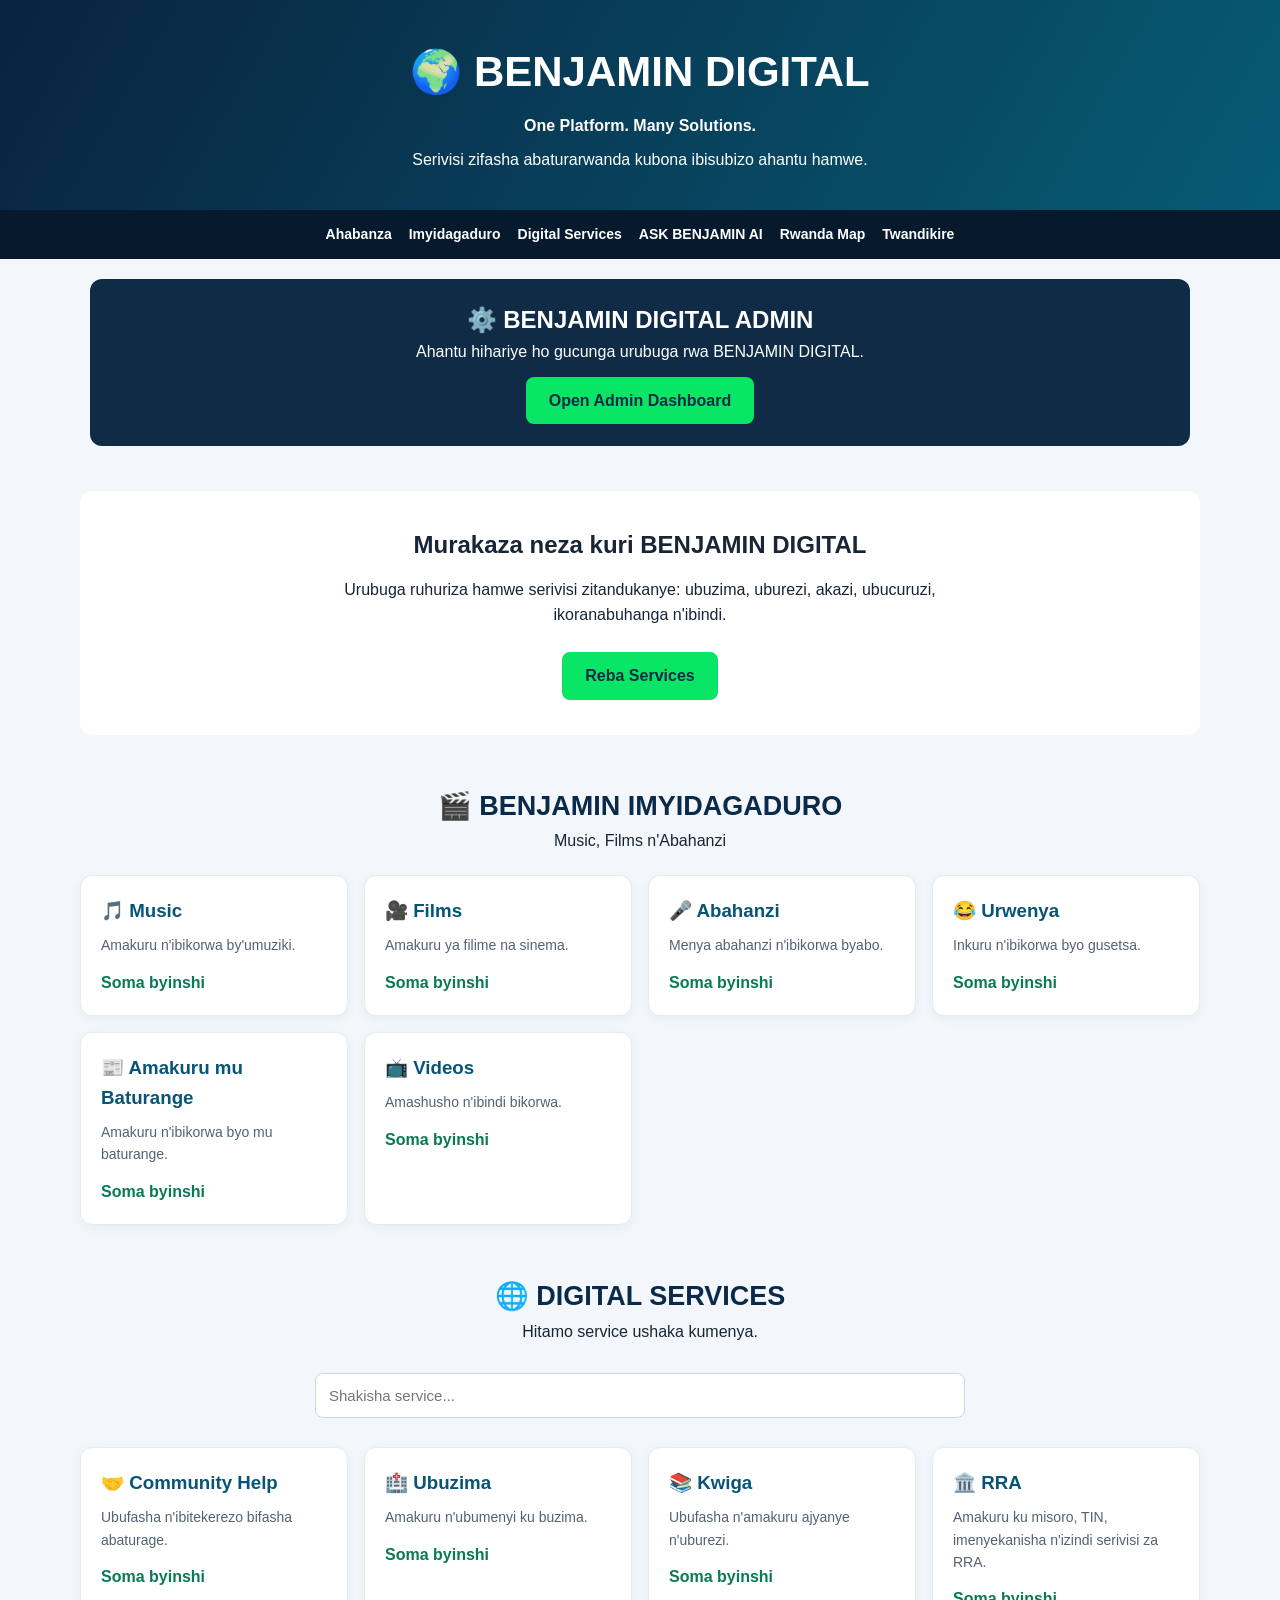
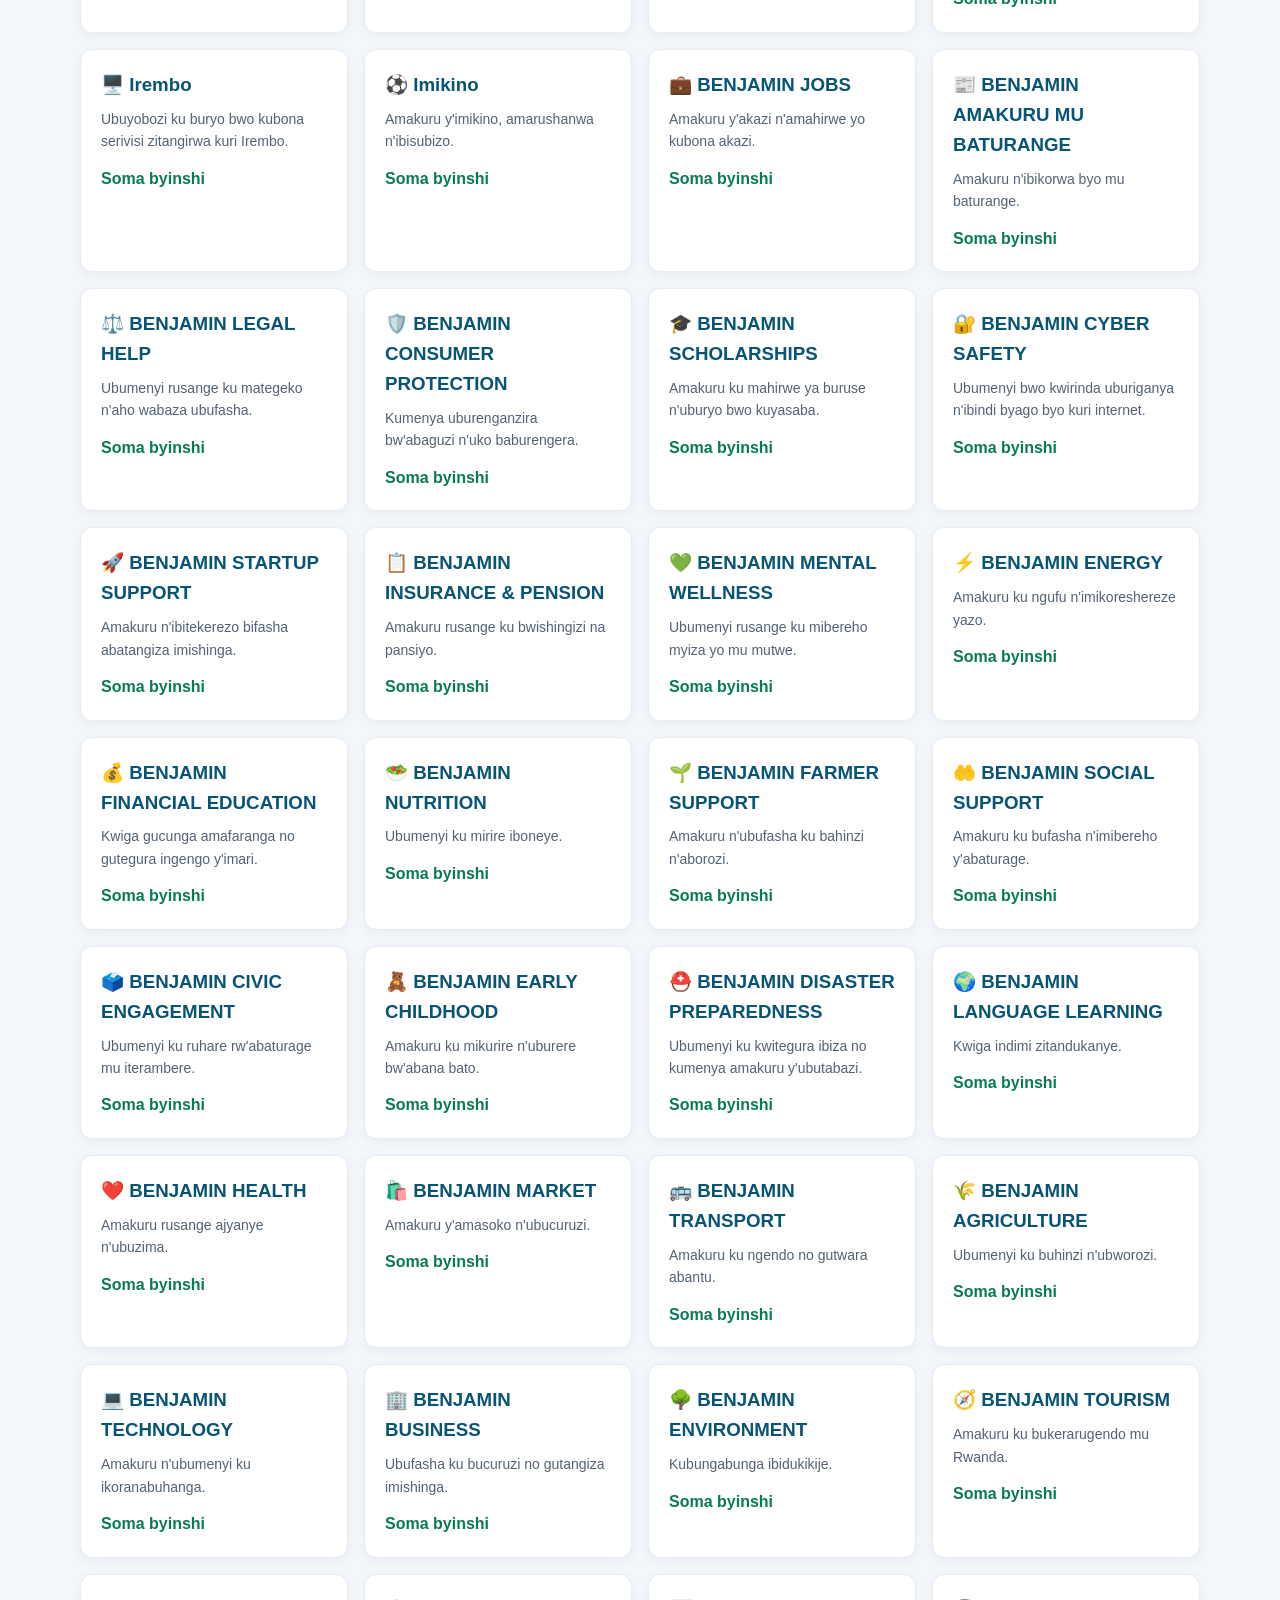
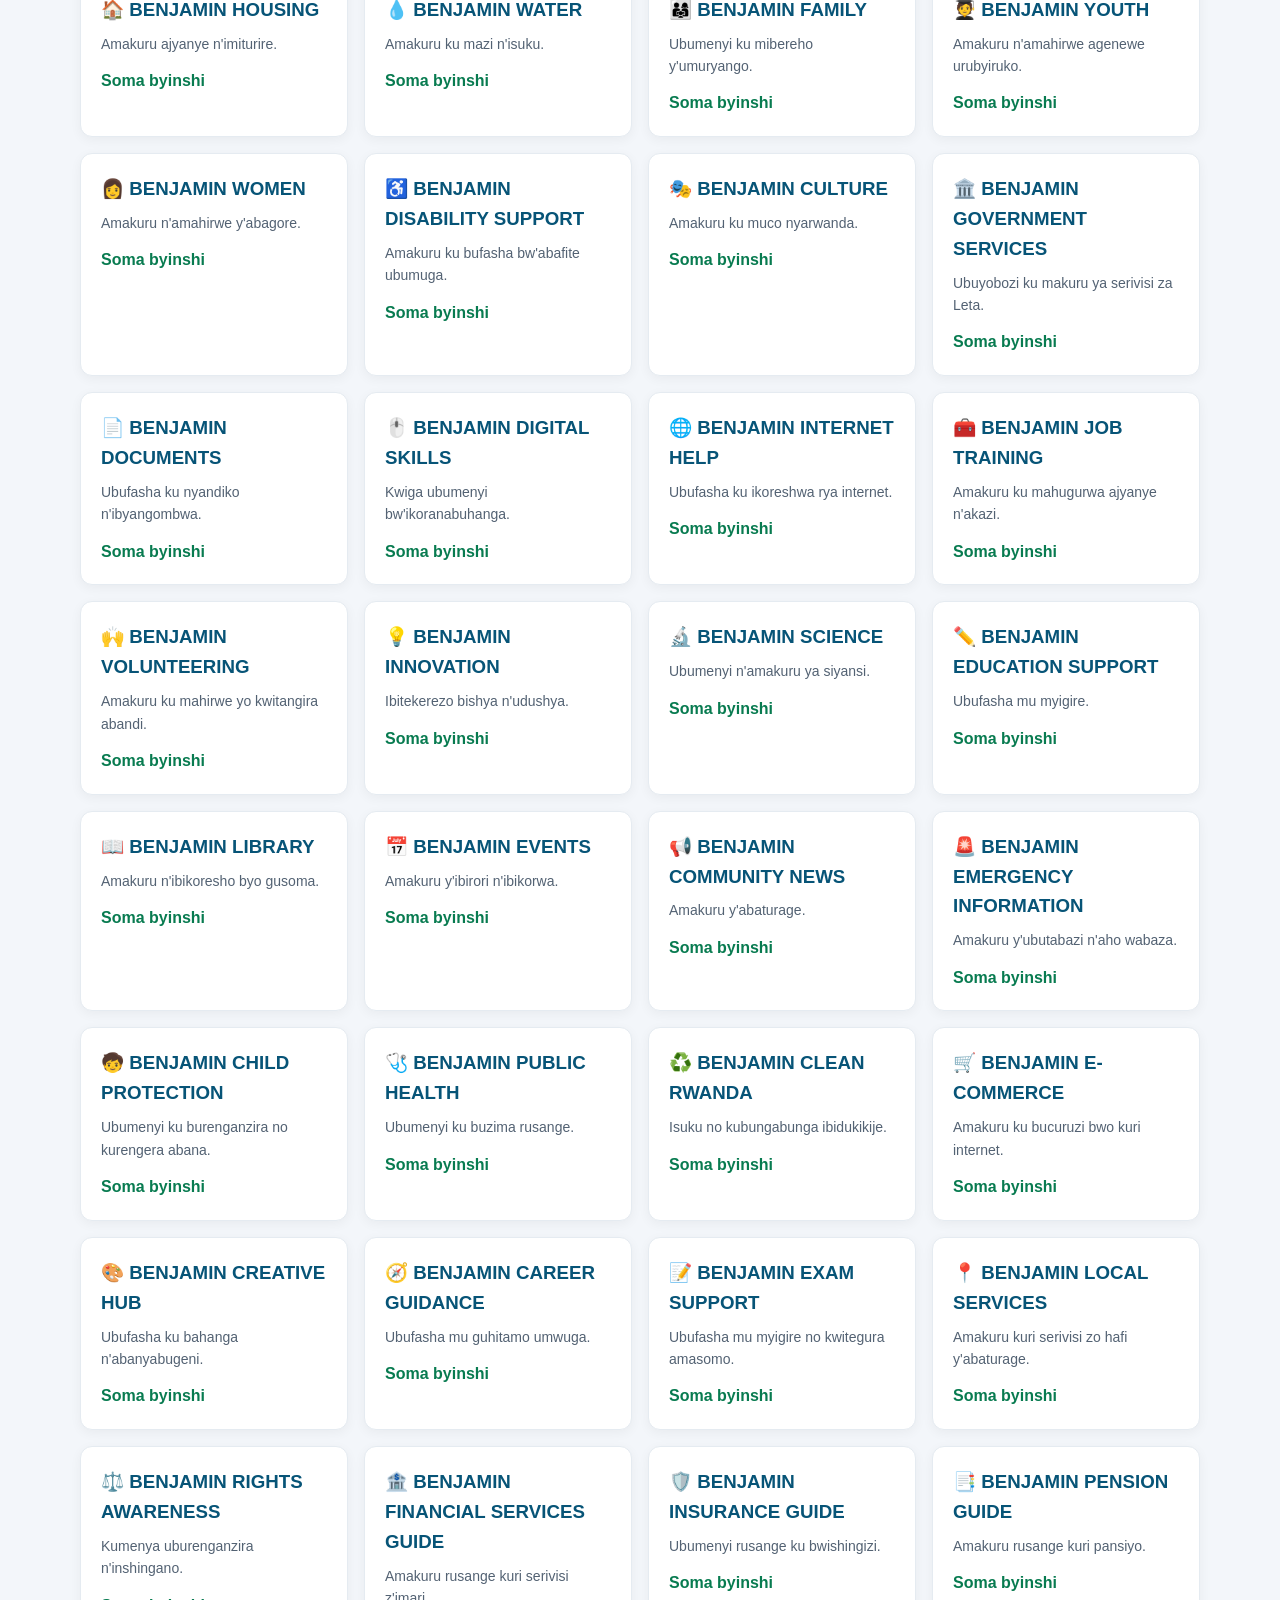
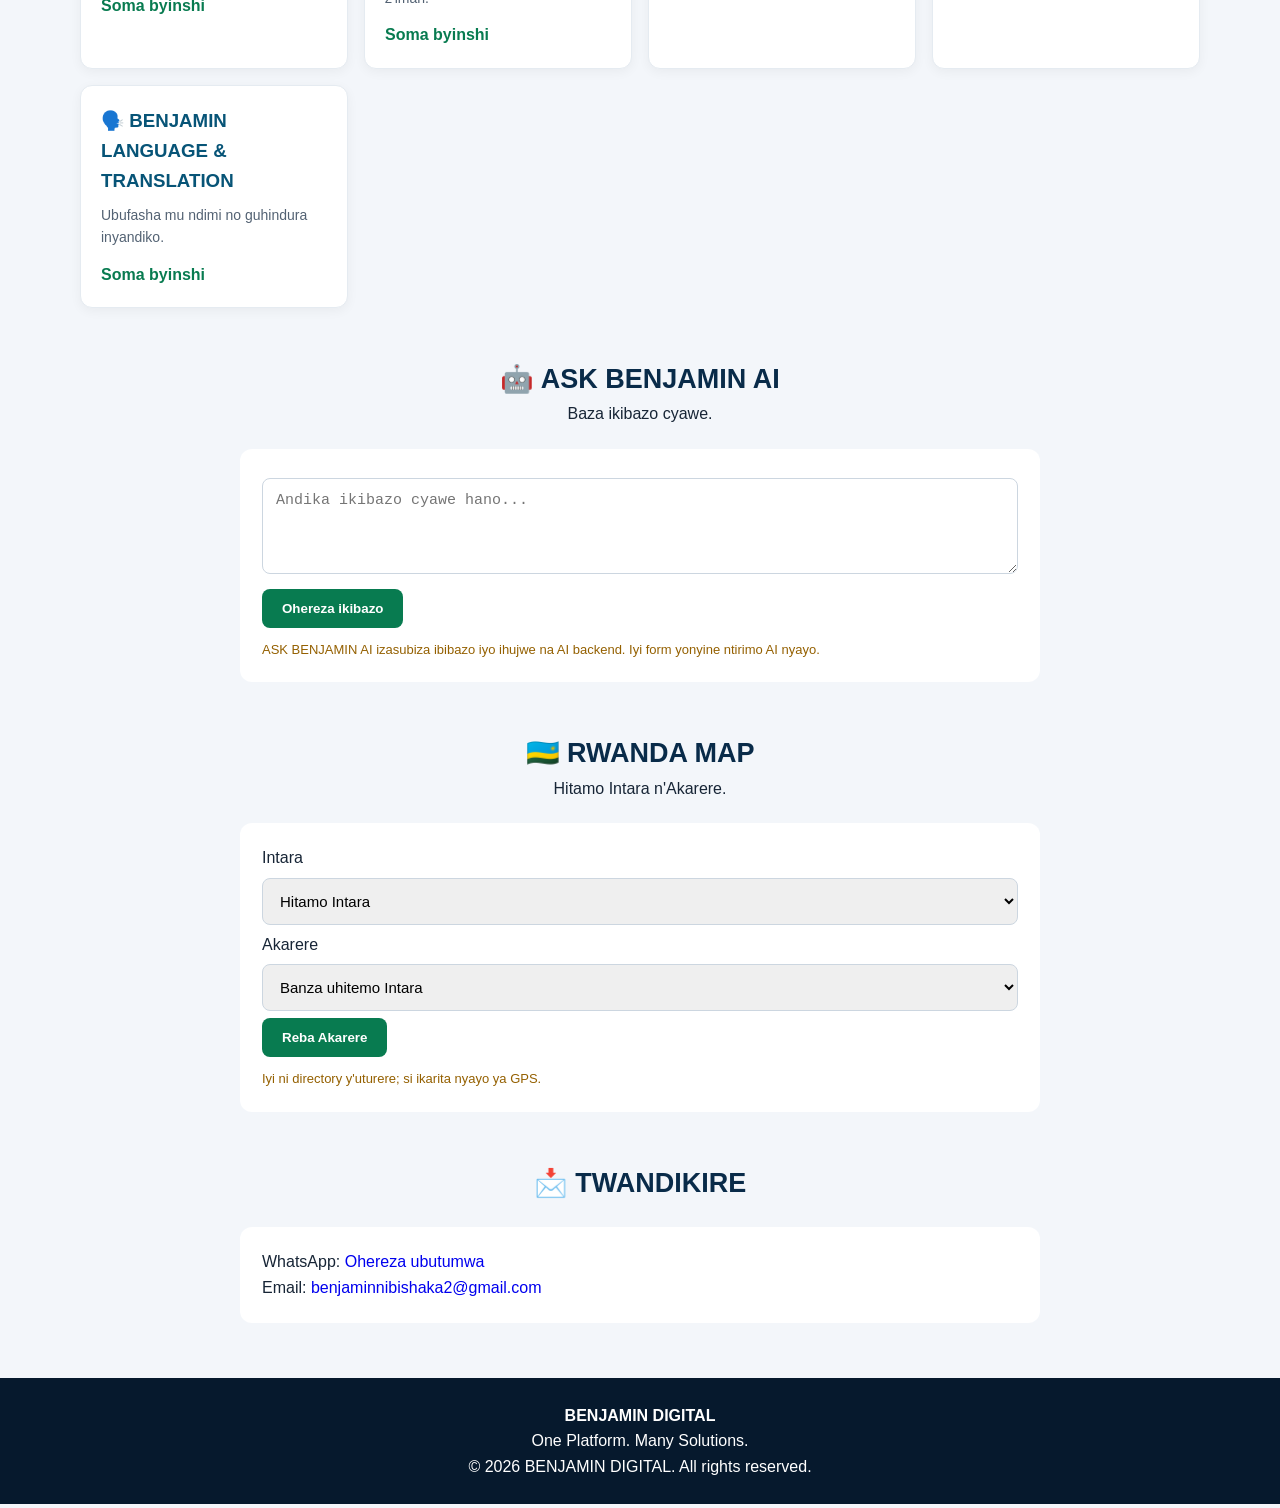
==== commit e4dba75f: "Add files via upload" ====
--- a/index.html
+++ b/index.html
@@ -2,938 +2,310 @@
 <!DOCTYPE html>
 <html lang="rw">
 <head>
-  <meta charset="UTF-8">
-  <meta name="viewport" content="width=device-width, initial-scale=1.0">
-
-  <title>BENJAMIN IMYIDAGADURO | BENJAMIN DIGITAL</title>
-
-  <meta name="description" content="BENJAMIN IMYIDAGADURO na BENJAMIN DIGITAL. Music, Films, Abahanzi, amakuru na services zifasha abaturarwanda.">
-  <meta name="robots" content="index, follow">
-
-  <link rel="stylesheet" href="style.css">
-
-  <!-- Google Analytics -->
-  <script async src="https://www.googletagmanager.com/gtag/js?id=G-08SXPJ8XW9"></script>
-  <script>
-    window.dataLayer = window.dataLayer || [];
-    function gtag(){dataLayer.push(arguments);}
-    gtag('js', new Date());
-    gtag('config', 'G-08SXPJ8XW9');
-  </script>
-
-  <style>
-    * { box-sizing: border-box; }
-    body {
-      margin: 0;
-      font-family: Arial, sans-serif;
-      background: #f4f6f8;
-      color: #222;
-    }
-    header {
-      background: #111;
-      color: white;
-      text-align: center;
-      padding: 25px 12px;
-    }
-    header h1 { margin: 0 0 10px; }
-    nav {
-      background: #09e565;
-      padding: 13px;
-      text-align: center;
-      position: sticky;
-      top: 0;
-      z-index: 10;
-    }
-    nav a {
-      color: #111;
-      text-decoration: none;
-      font-weight: bold;
-      margin: 7px 10px;
-      display: inline-block;
-    }
-    section { padding: 25px 15px; }
-    .section-title {
-      text-align: center;
-      margin-bottom: 20px;
-    }
-    .intro {
-      max-width: 850px;
-      margin: auto;
-      text-align: center;
-      line-height: 1.7;
-    }
-    .container {
-      max-width: 1150px;
-      margin: auto;
-    }
-    .cards {
-      display: grid;
-      grid-template-columns: repeat(auto-fit, minmax(240px, 1fr));
-      gap: 17px;
-    }
-    .card {
-      background: white;
-      padding: 18px;
-      border-radius: 12px;
-      box-shadow: 0 2px 9px #00000012;
-    }
-    .card h3 { margin-top: 0; }
-    .card p { line-height: 1.6; }
-    .btn {
-      display: inline-block;
-      border: 0;
-      border-radius: 7px;
-      padding: 10px 14px;
-      margin: 5px 4px 5px 0;
-      background: #09b957;
-      color: white;
-      text-decoration: none;
-      font-weight: bold;
-      cursor: pointer;
-    }
-    .btn.secondary { background: #222; }
-    .btn.blue { background: #1769aa; }
-    .search-box {
-      display: block;
-      width: 100%;
-      max-width: 600px;
-      margin: 15px auto 25px;
-      padding: 13px;
-      border: 1px solid #bbb;
-      border-radius: 8px;
-      font-size: 16px;
-    }
-    details {
-      margin-top: 10px;
-      border-top: 1px solid #eee;
-      padding-top: 10px;
-    }
-    details summary {
-      cursor: pointer;
-      color: #087b3a;
-      font-weight: bold;
-    }
-    .service-number {
-      color: #777;
-      font-size: 13px;
-    }
-    .panel {
-      max-width: 850px;
-      margin: 15px auto;
-      background: white;
-      padding: 20px;
-      border-radius: 12px;
-      box-shadow: 0 2px 9px #00000012;
-    }
-    input, textarea, select {
-      width: 100%;
-      padding: 12px;
-      margin: 8px 0;
-      border: 1px solid #bbb;
-      border-radius: 7px;
-      font-size: 16px;
-    }
-    textarea { min-height: 100px; resize: vertical; }
-    .chat-answer {
-      background: #eef8f1;
-      padding: 13px;
-      border-radius: 8px;
-      margin-top: 12px;
-      white-space: pre-wrap;
-      line-height: 1.6;
-    }
-    .entertainment-link {
-      display: inline-block;
-      margin: 8px;
-      padding: 12px;
-      background: #111;
-      color: white;
-      text-decoration: none;
-      border-radius: 7px;
-    }
-    footer {
-      background: #111;
-      color: white;
-      text-align: center;
-      padding: 25px 12px;
-      line-height: 1.8;
-    }
-    footer a { color: #09e565; }
-    .notice {
-      font-size: 13px;
-      color: #666;
-      line-height: 1.5;
-    }
-    @media(max-width:600px) {
-      header h1 { font-size: 23px; }
-      nav a { margin: 6px; }
-      section { padding: 20px 12px; }
-    }
-  </style>
+<meta charset="UTF-8">
+<meta name="viewport" content="width=device-width, initial-scale=1.0">
+<title>BENJAMIN DIGITAL | One Platform. Many Solutions.</title>
+<meta name="description" content="BENJAMIN DIGITAL ni urubuga ruhuriza hamwe serivisi zifasha abaturarwanda.">
+<meta name="theme-color" content="#09233f">
+
+<style>
+*{box-sizing:border-box;margin:0;padding:0}
+html{scroll-behavior:smooth}
+body{font-family:Arial,sans-serif;background:#f3f6fa;color:#172536;line-height:1.6}
+a{text-decoration:none}
+header{background:linear-gradient(120deg,#09233f,#075b75);color:white;text-align:center;padding:38px 15px}
+header h1{font-size:clamp(27px,5vw,42px)}
+header p{margin-top:8px}
+nav{background:#06192d;padding:13px;display:flex;justify-content:center;gap:17px;flex-wrap:wrap;position:sticky;top:0;z-index:10}
+nav a{color:white;font-weight:bold;font-size:14px}
+nav a:hover{color:#09e565}
+.container{max-width:1150px;margin:auto;padding:25px 15px}
+.admin-top{max-width:1100px;margin:20px auto;padding:22px;background:#102b46;color:white;border-radius:12px;text-align:center}
+.admin-button,.main-button{display:inline-block;background:#09e565;color:#102b46;padding:11px 23px;border-radius:8px;font-weight:bold;margin-top:12px}
+.section-title{text-align:center;margin-bottom:22px}
+.section-title h2{color:#092b49;font-size:27px}
+.hero{background:white;padding:35px 18px;border-radius:12px;text-align:center}
+.hero p{max-width:700px;margin:12px auto}
+.grid{display:grid;grid-template-columns:repeat(auto-fit,minmax(220px,1fr));gap:16px}
+.card{background:white;padding:20px;border-radius:12px;border:1px solid #e5ebf1;box-shadow:0 3px 12px #0000000c}
+.card h3{color:#075477;margin-bottom:8px}
+.card p{font-size:14px;color:#536273}
+.card a{display:inline-block;margin-top:13px;color:#087b50;font-weight:bold}
+.search-area{max-width:650px;margin:0 auto 22px}
+input,textarea,select{width:100%;padding:13px;border:1px solid #ccd6e0;border-radius:8px;font-size:15px;margin:7px 0}
+button{background:#087b50;color:white;border:0;border-radius:8px;padding:12px 20px;font-weight:bold;cursor:pointer}
+button:hover{background:#065f3d}
+.details{max-width:800px;margin:25px auto;background:white;border-radius:12px;padding:24px;border:2px solid #09b66a}
+.details h2{color:#075477;margin-bottom:12px}
+.details p{margin:10px 0}
+.ai-box,.map-box,.contact-box{background:white;padding:22px;border-radius:12px;max-width:800px;margin:auto}
+.notice{font-size:13px;color:#946000;margin-top:12px}
+footer{background:#06192d;color:white;text-align:center;padding:25px;margin-top:30px}
+footer a{color:#09e565}
+@media(max-width:600px){nav{gap:11px}nav a{font-size:12px}.container{padding:18px 12px}}
+</style>
 </head>
 
 <body>
 
 <header>
-  <h1>🎤 BENJAMIN IMYIDAGADURO</h1>
-  <p>Music, Films, Amakuru n'Abahanzi</p>
-  <p><strong>One Platform. Many Solutions.</strong></p>
+<h1>🌍 BENJAMIN DIGITAL</h1>
+<p><strong>One Platform. Many Solutions.</strong></p>
+<p>Serivisi zifasha abaturarwanda kubona ibisubizo ahantu hamwe.</p>
 </header>
 
 <nav>
-  <a href="#home">Ahabanza</a>
-  <a href="#imyidagaduro">Imyidagaduro</a>
-  <a href="#services">Digital Services</a>
-  <a href="#ai">ASK BENJAMIN AI</a>
-  <a href="#map">Rwanda Map</a>
-  <a href="#contact">Twandikire</a>
+<a href="#home">Ahabanza</a>
+<a href="#entertainment">Imyidagaduro</a>
+<a href="#services">Digital Services</a>
+<a href="#ai">ASK BENJAMIN AI</a>
+<a href="#map">Rwanda Map</a>
+<a href="#contact">Twandikire</a>
 </nav>
 
-<section id="home">
-  <div class="intro">
-    <h2>Murakaza neza kuri BENJAMIN</h2>
-    <p>
-      Urubuga ruhuriza hamwe imyidagaduro, amakuru n'ibindi
-      bisubizo bishobora gufasha abaturarwanda mu buzima bwa buri munsi.
-    </p>
-    <p>
-      BENJAMIN DIGITAL igamije gutuma serivisi zitandukanye ziboneka
-      kandi zikorohera abantu kuzikoresha.
-    </p>
-  </div>
-</section>
-
-<!-- IMYIDAGADURO -->
-<section id="imyidagaduro">
-  <div class="container">
-    <h2 class="section-title">🎬 BENJAMIN IMYIDAGADURO</h2>
-    <div class="cards">
-
-      <div class="card">
-        <h3>🎵 Music</h3>
-        <p>Umuziki, indirimbo n'amakuru y'abahanzi.</p>
-        <a class="btn" href="music.html">Soma byinshi</a>
-      </div>
-
-      <div class="card">
-        <h3>🎥 Films</h3>
-        <p>Amakuru ya films, amashusho n'ibikorwa bya cinema.</p>
-        <a class="btn" href="films.html">Soma byinshi</a>
-      </div>
-
-      <div class="card">
-        <h3>🌟 Abahanzi</h3>
-        <p>Kumenya abahanzi n'ibikorwa byabo.</p>
-        <a class="btn" href="abahanzi.html">Soma byinshi</a>
-      </div>
-
-      <div class="card">
-        <h3>😂 Urwenya</h3>
-        <p>Urwenya n'ibindi bishimisha abantu.</p>
-        <a class="btn" href="#contact">Soma byinshi</a>
-      </div>
-
-      <div class="card">
-        <h3>📰 Amakuru mu Baturange</h3>
-        <p>Amakuru n'ibikorwa bibera mu baturange.</p>
-        <a class="btn" href="#contact">Soma byinshi</a>
-      </div>
-
-      <div class="card">
-        <h3>▶️ Videos</h3>
-        <p>Reba amashusho yashyizwe kuri uru rubuga.</p>
-        <video controls width="100%">
-          <source src="video1.mp4" type="video/mp4">
-          Browser yawe ntishyigikira video.
-        </video>
-        <video controls width="100%">
-          <source src="video2.mp4" type="video/mp4">
-          Browser yawe ntishyigikira video.
-        </video>
-      </div>
-
-    </div>
-  </div>
-</section>
-
-<!-- BENJAMIN DIGITAL SERVICES -->
-<section id="services">
-  <div class="container">
-    <h2 class="section-title">🌍 BENJAMIN DIGITAL SERVICES</h2>
-    <p class="intro">
-      Hitamo service ushaka. Kanda kuri <strong>Soma byinshi</strong>
-      kugira ngo ubone ibisobanuro birambuye n'uburyo yagufasha.
-    </p>
-
-    <input
-      class="search-box"
-      id="serviceSearch"
-      type="search"
-      placeholder="Shakisha service..."
-      oninput="searchServices()"
-    >
-
-    <div class="cards" id="serviceCards"></div>
-  </div>
-</section>
-
-<!-- ASK BENJAMIN AI -->
-<section id="ai">
-  <div class="container">
-    <h2 class="section-title">🤖 ASK BENJAMIN AI</h2>
-    <div class="panel">
-      <p>
-        Baza ikibazo cyawe. Ushobora kwandika mu Kinyarwanda,
-        Icyongereza cyangwa urundi rurimi.
-      </p>
-
-      <form id="aiForm">
-        <textarea id="aiQuestion" required
-          placeholder="Andika ikibazo cyawe hano..."></textarea>
-        <button class="btn blue" type="submit">Ohereza ikibazo</button>
-      </form>
-
-      <div id="aiAnswer" class="chat-answer" hidden></div>
-
-      <p class="notice">
-        ASK BENJAMIN AI ikenera guhuza na AI backend kugira ngo itange
-        ibisubizo by'ubwenge. Ntushyire API key yawe muri iyi HTML.
-      </p>
-    </div>
-  </div>
-</section>
-
-<!-- RWANDA MAP -->
-<section id="map">
-  <div class="container">
-    <h2 class="section-title">🇷🇼 BENJAMIN MAP OF RWANDA</h2>
-    <div class="panel">
-      <p>
-        Hitamo intara n'akarere kugira ngo ushake amakuru y'aho.
-        Uru ni urutonde rw'uturere 30; ikarita nyayo igaragaza imiterere
-        y'uturere izongerwamo nyuma.
-      </p>
-
-      <select id="province" onchange="filterDistricts()">
-        <option value="">Hitamo Intara cyangwa Umujyi</option>
-        <option value="Kigali">Umujyi wa Kigali</option>
-        <option value="Amajyepfo">Intara y'Amajyepfo</option>
-        <option value="Amajyaruguru">Intara y'Amajyaruguru</option>
-        <option value="Iburasirazuba">Intara y'Iburasirazuba</option>
-        <option value="Iburengerazuba">Intara y'Iburengerazuba</option>
-      </select>
-
-      <select id="district">
-        <option value="">Hitamo Akarere</option>
-      </select>
-
-      <button class="btn" onclick="showDistrict()">Reba akarere</button>
-      <div id="districtInfo" class="chat-answer" hidden></div>
-    </div>
-  </div>
-</section>
-
-<!-- CONTACT -->
-<section id="contact">
-  <div class="container">
-    <h2 class="section-title">📞 Twandikire</h2>
-    <div class="panel">
-      <p>WhatsApp: <a href="https://wa.me/250738280217" target="_blank">Twandikire kuri WhatsApp</a></p>
-      <p>Email: <a href="mailto:benjaminnibishaka2@gmail.com">benjaminnibishaka2@gmail.com</a></p>
-    </div>
-  </div>
-</section>
+<section class="admin-top">
+<h2>⚙️ BENJAMIN DIGITAL ADMIN</h2>
+<p>Ahantu hihariye ho gucunga urubuga rwa BENJAMIN DIGITAL.</p>
+<a href="admin.html" class="admin-button">Open Admin Dashboard</a>
+</section>
+
+<main>
+
+<section id="home" class="container">
+<div class="hero">
+<h2>Murakaza neza kuri BENJAMIN DIGITAL</h2>
+<p>Urubuga ruhuriza hamwe serivisi zitandukanye: ubuzima, uburezi, akazi, ubucuruzi, ikoranabuhanga n'ibindi.</p>
+<a href="#services" class="main-button">Reba Services</a>
+</div>
+</section>
+
+<section id="entertainment" class="container">
+<div class="section-title">
+<h2>🎬 BENJAMIN IMYIDAGADURO</h2>
+<p>Music, Films n'Abahanzi</p>
+</div>
+<div class="grid">
+<div class="card"><h3>🎵 Music</h3><p>Amakuru n'ibikorwa by'umuziki.</p><a href="music.html">Soma byinshi</a></div>
+<div class="card"><h3>🎥 Films</h3><p>Amakuru ya filime na sinema.</p><a href="#contact">Soma byinshi</a></div>
+<div class="card"><h3>🎤 Abahanzi</h3><p>Menya abahanzi n'ibikorwa byabo.</p><a href="#contact">Soma byinshi</a></div>
+<div class="card"><h3>😂 Urwenya</h3><p>Inkuru n'ibikorwa byo gusetsa.</p><a href="#contact">Soma byinshi</a></div>
+<div class="card"><h3>📰 Amakuru mu Baturange</h3><p>Amakuru n'ibikorwa byo mu baturange.</p><a href="#contact">Soma byinshi</a></div>
+<div class="card"><h3>📺 Videos</h3><p>Amashusho n'ibindi bikorwa.</p><a href="#contact">Soma byinshi</a></div>
+</div>
+</section>
+
+<section id="services" class="container">
+<div class="section-title">
+<h2>🌐 DIGITAL SERVICES</h2>
+<p>Hitamo service ushaka kumenya.</p>
+</div>
+<div class="search-area">
+<input id="serviceSearch" type="search" placeholder="Shakisha service..." oninput="searchServices()">
+</div>
+<div id="serviceCards" class="grid"></div>
+<p id="noResults" style="display:none;text-align:center">Nta service ibonetse.</p>
+<div id="serviceDetails"></div>
+</section>
+
+<section id="ai" class="container">
+<div class="section-title">
+<h2>🤖 ASK BENJAMIN AI</h2>
+<p>Baza ikibazo cyawe.</p>
+</div>
+<div class="ai-box">
+<form id="aiForm">
+<textarea id="question" rows="4" placeholder="Andika ikibazo cyawe hano..." required></textarea>
+<button type="submit">Ohereza ikibazo</button>
+</form>
+<p id="aiAnswer" aria-live="polite"></p>
+<p class="notice">ASK BENJAMIN AI izasubiza ibibazo iyo ihujwe na AI backend. Iyi form yonyine ntirimo AI nyayo.</p>
+</div>
+</section>
+
+<section id="map" class="container">
+<div class="section-title">
+<h2>🇷🇼 RWANDA MAP</h2>
+<p>Hitamo Intara n'Akarere.</p>
+</div>
+<div class="map-box">
+<label>Intara</label>
+<select id="province" onchange="updateDistricts()">
+<option value="">Hitamo Intara</option>
+<option value="Kigali">Umujyi wa Kigali</option>
+<option value="South">Intara y'Amajyepfo</option>
+<option value="North">Intara y'Amajyaruguru</option>
+<option value="East">Intara y'Iburasirazuba</option>
+<option value="West">Intara y'Iburengerazuba</option>
+</select>
+<label>Akarere</label>
+<select id="district"><option value="">Banza uhitemo Intara</option></select>
+<button onclick="showLocation()">Reba Akarere</button>
+<p id="mapResult"></p>
+<p class="notice">Iyi ni directory y'uturere; si ikarita nyayo ya GPS.</p>
+</div>
+</section>
+
+<section id="contact" class="container">
+<div class="section-title"><h2>📩 TWANDIKIRE</h2></div>
+<div class="contact-box">
+<p>WhatsApp: <a href="https://wa.me/250738280217">Ohereza ubutumwa</a></p>
+<p>Email: <a href="mailto:benjaminnibishaka2@gmail.com">benjaminnibishaka2@gmail.com</a></p>
+</div>
+</section>
+
+</main>
 
 <footer>
-  <h3>BENJAMIN IMYIDAGADURO</h3>
-  <p>One Platform. Many Solutions.</p>
-  <p>© 2026 BENJAMIN. All rights reserved.</p>
+<p><strong>BENJAMIN DIGITAL</strong></p>
+<p>One Platform. Many Solutions.</p>
+<p>© <span id="year"></span> BENJAMIN DIGITAL. All rights reserved.</p>
 </footer>
 
 <script>
-/*
-  SERIVISI:
-  Ibisobanuro biri muri array ni iby'ibanze.
-  Serivisi zisaba kwishyura, booking, amakuru mashya cyangwa
-  guhuza n'izindi nzego zizakenera APIs cyangwa ubufatanye.
-*/
-
 const services = [
-  {
-    name: "BENJAMIN MUSIC",
-    desc: "Serivisi ijyanye n'umuziki.",
-    details: "Abakoresha bashobora gushaka amakuru y'indirimbo, abahanzi, albums n'ibikorwa by'umuziki. Hazongerwamo uburyo bwo kureba no kumva ibihangano byemewe n'uburenganzira bwabyo. Uburyo bwo kugura cyangwa kumva indirimbo buzaterwa n'ubufatanye n'abafite ibihangano.",
-    icon: "🎵"
-  },
-  {
-    name: "BENJAMIN MOVIES",
-    desc: "Amakuru ya films na cinema.",
-    details: "Iyi service izajya itanga amakuru ya films, abakinnyi, aho films zirebwa mu buryo bwemewe, trailers n'amakuru mashya ya cinema. Ntabwo izashyiraho films z'abandi nta burenganzira.",
-    icon: "🎬"
-  },
-  {
-    name: "BENJAMIN NEWS",
-    desc: "Amakuru n'ibibera hirya no hino.",
-    details: "Izajya ikusanya kandi itange amakuru y'ingenzi ku baturage. Amakuru azajya agaragazwa hamwe n'aho yaturutse n'igihe yatangarijwe kugira ngo abantu bashobore kuyagenzura.",
-    icon: "📰"
-  },
-  {
-    name: "BENJAMIN SPORTS",
-    desc: "Amakuru y'imikino.",
-    details: "Amakuru y'amakipe, amarushanwa, gahunda y'imikino, ibisubizo n'ibikorwa by'abakinnyi. Amakuru y'ibisubizo n'igihe nyacyo azakenera isoko ry'amakuru rigezweho.",
-    icon: "⚽"
-  },
-  {
-    name: "BENJAMIN EDUCATION",
-    desc: "Kwiga no kubona ubumenyi.",
-    details: "Abanyeshuri bazabona amasomo, inyandiko z'ubufasha, imyitozo, ibizamini by'imyitozo, amasomo y'ikoranabuhanga n'amakuru ajyanye n'amashuri. Ibyigwa bizategurwa hakurikijwe urwego rw'abanyeshuri.",
-    icon: "🎓"
-  },
-  {
-    name: "BENJAMIN JOBS",
-    desc: "Akazi n'amahirwe yo gukora.",
-    details: "Hazajya hagaragara Job Opportunities, ibisabwa ku mirimo, aho gutanga ubusabe n'amakuru y'amahirwe mashya. Abakoresha bazajya basuzuma neza ko itangazo ry'akazi ari iry'ukuri mbere yo gusaba.",
-    icon: "💼"
-  },
-  {
-    name: "BENJAMIN TRAVEL",
-    desc: "Amakuru y'ingendo n'ubukerarugendo.",
-    details: "Ifasha gushaka amakuru y'aho umuntu yasura, amahoteli, ibikorwa byo kwidagadura, uburyo bwo kugenda n'ibisabwa mu rugendo. Booking nyayo izakenera ubufatanye n'abatanga serivisi.",
-    icon: "✈️"
-  },
-  {
-    name: "BENJAMIN REAL ESTATE",
-    desc: "Amazu n'imitungo itimukanwa.",
-    details: "Abantu bazashobora kubona amatangazo y'amazu akodeshwa, agurishwa, ubutaka n'ibindi. Amatangazo azajya agenzurwa uko bishoboka kandi abakoresha basabwe kugenzura ibyangombwa mbere yo kwishyura.",
-    icon: "🏠"
-  },
-  {
-    name: "BENJAMIN PAY",
-    desc: "Amakuru ajyanye no kwishyura.",
-    details: "Izajya itanga ubuyobozi ku buryo bwo kwishyura serivisi n'ibindi bikorwa hakoreshejwe uburyo bwemewe. Kwakira cyangwa kohereza amafaranga nyirizina bizakenera umufatanyabikorwa wemewe n'umutekano ukwiye.",
-    icon: "💳"
-  },
-  {
-    name: "BENJAMIN TRANSPORT",
-    desc: "Amakuru y'ingendo n'ubwikorezi.",
-    details: "Abakoresha bazashobora gushaka aho imodoka ziva n'aho zijya, amakuru y'ibiciro, amasaha y'ingendo n'abatanga serivisi z'ubwikorezi. Kugura amatike, guhindura booking no gukurikirana imodoka bizakenera guhuza na kompanyi z'ubwikorezi.",
-    icon: "🚌"
-  },
-  {
-    name: "BENJAMIN BANKING",
-    desc: "Ubumenyi n'amakuru ajyanye na banki.",
-    details: "Izajya isobanura serivisi za banki, uburyo bwo kuzigama, gufungura konti, gukoresha mobile banking n'uko umuntu yamenya amakuru y'ibiciro. Ntabwo izajya ibika amakuru y'ibanga ya konti za banki.",
-    icon: "🏦"
-  },
-  {
-    name: "BENJAMIN SKILLS",
-    desc: "Kwiga ubumenyi ngiro.",
-    details: "Abakoresha bazabona amasomo y'ubumenyi ngiro nko gukoresha mudasobwa, gutegura imishinga, kuvugana neza n'abandi, gukora ibikoresho no kwihangira imirimo.",
-    icon: "🛠️"
-  },
-  {
-    name: "BENJAMIN FAMILY",
-    desc: "Amakuru afasha imiryango.",
-    details: "Izajya itanga inyigisho n'amakuru ku mibereho y'umuryango, inshingano z'ababyeyi, uburere bw'abana n'aho gushakira ubufasha bukwiye.",
-    icon: "👨‍👩‍👧"
-  },
-  {
-    name: "BENJAMIN AUTO",
-    desc: "Ibinyabiziga n'ubufasha ku modoka.",
-    details: "Amakuru ku modoka, kubungabunga ibinyabiziga, serivisi zo gusana, ibikoresho by'imodoka n'amakuru y'ibigo bitanga serivisi. Ibyo kugura cyangwa gusana bizakorwa n'abatanga serivisi babigenewe.",
-    icon: "🚗"
-  },
-  {
-    name: "BENJAMIN LIBRARY",
-    desc: "Isomero ry'ibitabo n'inyandiko.",
-    details: "Hazajya haboneka amakuru y'ibitabo, inyandiko z'ubumenyi, ibikoresho byo kwiga n'amasoko y'ibitabo byemewe. Ibitabo birinzwe n'uburenganzira ntibizashyirwa hanze nta ruhushya.",
-    icon: "📚"
-  },
-  {
-    name: "BENJAMIN WATER",
-    desc: "Amakuru ajyanye n'amazi.",
-    details: "Izajya itanga ubuyobozi ku kubona amazi meza, kubungabunga amazi, gutanga raporo ku bibazo by'amazi no gushaka aho umuntu yahamagara. Gutanga raporo ku kigo bireba bizakenera uburyo bwo guhuza na cyo.",
-    icon: "💧"
-  },
-  {
-    name: "BENJAMIN YOUTH",
-    desc: "Amakuru n'amahirwe ku rubyiruko.",
-    details: "Serivisi igenewe gufasha urubyiruko kubona amahugurwa, amakuru y'uburezi, imishinga, amahirwe yo kwihangira imirimo n'ibikorwa by'iterambere.",
-    icon: "🧑‍🤝‍🧑"
-  },
-  {
-    name: "BENJAMIN RECYCLING",
-    desc: "Gutunganya no kongera gukoresha imyanda.",
-    details: "Izajya yigisha gutandukanya imyanda, kongera gukoresha ibikoresho no gushaka amakuru y'ahantu hakusanyirizwa imyanda ishobora kongera gukoreshwa.",
-    icon: "♻️"
-  },
-  {
-    name: "BENJAMIN CONSTRUCTION",
-    desc: "Ubwubatsi n'amakuru yabwo.",
-    details: "Amakuru ku bwubatsi, ibikoresho, abanyabukorikori, igenamigambi ry'inyubako n'ibindi. Ubufasha mu by'ubwubatsi bwihariye bugomba gutangwa n'ababifitiye ubumenyi n'impushya.",
-    icon: "🏗️"
-  },
-  {
-    name: "BENJAMIN DELIVERY",
-    desc: "Amakuru yo kugeza ibintu ku bantu.",
-    details: "Izajya ifasha gushaka amakuru y'abatanga serivisi zo kugeza ibintu ku bantu, aho bakorera n'ibisabwa. Gukurikirana colis no gutumiza delivery bizakenera ubufatanye n'ibigo bitanga izo serivisi.",
-    icon: "📦"
-  },
-  {
-    name: "BENJAMIN COMMUNITY HELP",
-    desc: "Ubufasha n'ubufatanye mu baturage.",
-    details: "Abaturage bazashobora gusangira amakuru y'ibibazo by'aho batuye, amahirwe yo gufashanya, ibikorwa by'iterambere n'uburyo bwo kubona ubufasha. Amakuru ashyirwa hanze agomba kubahiriza ubuzima bwite n'umutekano.",
-    icon: "🤝"
-  },
-  {
-    name: "BENJAMIN RRA SERVICES",
-    desc: "Ubuyobozi ku serivisi za RRA.",
-    details: "Izajya itanga ibisobanuro ku TIN, EBM, imisoro, VAT, Tax Clearance, imenyekanisha ry'imisoro, gasutamo n'aho RRA itangira ubufasha. Ni urubuga rutanga ubuyobozi; ntiruvuga ko rufitanye ubufatanye na RRA.",
-    icon: "🧾"
-  },
-  {
-    name: "BENJAMIN IREMBO SERVICES",
-    desc: "Ubuyobozi ku serivisi ziboneka kuri Irembo.",
-    details: "Ifasha abantu kumenya serivisi ziboneka kuri Irembo, ibisabwa, intambwe zo gusaba serivisi n'aho binjirira ku rubuga rwemewe. Ntabwo bivuze ko BENJAMIN ifitanye ubufatanye na Irembo.",
-    icon: "🏛️"
-  },
-  {
-    name: "BENJAMIN IMIKINO",
-    desc: "Imikino n'amarushanwa.",
-    details: "Amakuru y'imikino, gahunda z'amarushanwa, ibisubizo, amakipe, abakinnyi n'imikino isanzwe. Amakuru y'igihe nyacyo azakenera isoko ryizewe.",
-    icon: "🏆"
-  },
-  {
-    name: "BENJAMIN HEALTH",
-    desc: "Ubuzima n'ubumenyi ku buzima.",
-    details: "Amakuru rusange ku buzima, kwirinda indwara, isuku, ibigo nderabuzima n'aho gushakira ubufasha. Ntabwo isimbura umuganga cyangwa inama z'abaganga.",
-    icon: "🏥"
-  },
-  {
-    name: "BENJAMIN AMAKURU MU BATURANGE",
-    desc: "Amakuru ava mu baturage.",
-    details: "Abaturage bazajya basangiza abandi amakuru y'ibikorwa, iterambere n'ibibazo bibera aho batuye. Amakuru azajya asuzumwa mbere yo gutangazwa kugira ngo hirindwe ibihuha.",
-    icon: "📢"
-  },
-  {
-    name: "BENJAMIN AGRICULTURE",
-    desc: "Ubuhinzi n'ubworozi.",
-    details: "Amakuru ku buhinzi, ubworozi, ibihe by'ihinga, ubuhunikiro, amasoko y'umusaruro n'uburyo bwo kunoza umusaruro. Inama zihariye zizajya zishingira ku makuru y'inzobere.",
-    icon: "🌱"
-  },
-  {
-    name: "BENJAMIN MARKET",
-    desc: "Kwamamaza no gushaka ibicuruzwa.",
-    details: "Abakoresha bazashobora kubona amatangazo y'ibicuruzwa, ibiciro n'abacuruzi. Kugura no kwishyura bizakorwa binyuze ku buryo bwizewe kandi buzaba bwashyizweho.",
-    icon: "🛍️"
-  },
-  {
-    name: "BENJAMIN TOURISM",
-    desc: "Ubukerarugendo mu Rwanda.",
-    details: "Amakuru y'ahantu nyaburanga, pariki, ingoro ndangamurage, amahoteli n'ibikorwa by'ubukerarugendo. Booking nyayo izakenera ubufatanye n'abatanga serivisi.",
-    icon: "🦍"
-  },
-  {
-    name: "BENJAMIN UTILITIES",
-    desc: "Serivisi z'ibanze z'abaturage.",
-    details: "Amakuru ku mazi, umuriro w'amashanyarazi, ibibazo bya serivisi rusange, uburyo bwo kumenyekanisha ikibazo n'aho umuntu yakura ubufasha.",
-    icon: "🔌"
-  },
-  {
-    name: "BENJAMIN BUSINESS",
-    desc: "Ubucuruzi n'iterambere ryabwo.",
-    details: "Ubufasha ku gutangiza no guteza imbere ubucuruzi, kwamamaza, kumenya abakiriya, gutegura business plan no gushaka amakuru y'amahirwe y'ubucuruzi.",
-    icon: "📈"
-  },
-  {
-    name: "BENJAMIN WEATHER",
-    desc: "Amakuru y'ikirere.",
-    details: "Amakuru y'iteganyagihe, imvura, ubushyuhe n'ibindi bijyanye n'ikirere. Iyi service izakenera guhuza n'isoko ry'amakuru y'iteganyagihe rigezweho.",
-    icon: "🌦️"
-  },
-  {
-    name: "BENJAMIN ENVIRONMENT",
-    desc: "Kurengera ibidukikije.",
-    details: "Inyigisho ku isuku, gutera ibiti, kurwanya imyanda, kubungabunga amazi n'ubutaka no kumenya ibikorwa byo kurengera ibidukikije.",
-    icon: "🌳"
-  },
-  {
-    name: "BENJAMIN TECH",
-    desc: "Ikoranabuhanga n'ubufasha bwa mudasobwa.",
-    details: "Inyigisho ku gukoresha telefone na mudasobwa, porogaramu, internet, gusana ibikoresho no gukoresha ikoranabuhanga mu buzima bwa buri munsi.",
-    icon: "💻"
-  },
-  {
-    name: "BENJAMIN COMMUNITY",
-    desc: "Guhuza abaturage n'ibikorwa byabo.",
-    details: "Gusangiza amakuru y'ibikorwa byo mu baturage, amahugurwa, inama, ibikorwa by'ubufatanye n'amakuru y'iterambere ry'aho batuye.",
-    icon: "🏘️"
-  },
-  {
-    name: "BENJAMIN LEGAL HELP",
-    desc: "Ubumenyi rusange ku mategeko.",
-    details: "Itanga ibisobanuro rusange ku mategeko, uburenganzira n'inshingano z'abaturage, n'aho bashakira ubufasha bw'abanyamategeko. Ntabwo isimbura umunyamategeko.",
-    icon: "⚖️"
-  },
-  {
-    name: "BENJAMIN INSURANCE",
-    desc: "Amakuru ku bwishingizi.",
-    details: "Ibisobanuro ku bwishingizi butandukanye, uko bukora, ibyangombwa bisabwa n'aho umuntu yabaza ibigo by'ubwishingizi. Ntabwo yakira ubwishyu cyangwa ngo itange ubwishingizi ubwayo.",
-    icon: "🛡️"
-  },
-  {
-    name: "BENJAMIN EVENTS",
-    desc: "Ibikorwa n'ibirori.",
-    details: "Amakuru y'ibitaramo, inama, amahugurwa, imurikagurisha n'ibindi bikorwa. Kugura amatike cyangwa kwiyandikisha bizakenera uburyo bwihariye.",
-    icon: "🎟️"
-  },
-  {
-    name: "BENJAMIN HOME SERVICES",
-    desc: "Serivisi zo mu rugo.",
-    details: "Gushaka amakuru y'abatanga serivisi zo mu rugo nko gusana, isuku n'ibindi bikorwa. Abakoresha bagomba kugenzura neza utanga serivisi mbere yo kumwishyura.",
-    icon: "🧹"
-  },
-  {
-    name: "BENJAMIN LANGUAGE",
-    desc: "Kwiga indimi.",
-    details: "Amasomo n'imyitozo yo kwiga indimi zitandukanye, amagambo, ibiganiro, gusoma no kwandika. Hazongerwamo indimi nyinshi uko ibikoresho bizagenda biboneka.",
-    icon: "🌐"
-  },
-  {
-    name: "BENJAMIN EMERGENCY",
-    desc: "Amakuru y'ubutabazi bwihuse.",
-    details: "Ubuyobozi bwo kumenya inzego z'ubutabazi n'imibare y'ubufasha yemewe. Mu gihe cy'akaga, hamagara inzego z'ubutabazi aho gutegereza igisubizo kuri uru rubuga.",
-    icon: "🚨"
-  },
-  {
-    name: "BENJAMIN FOOD",
-    desc: "Ibiribwa n'amakuru y'imirire.",
-    details: "Amakuru y'ibiribwa, ahacururizwa ibiribwa, isuku yabyo n'inyigisho z'imirire iboneye. Ntabwo isimbura inama z'inzobere mu mirire.",
-    icon: "🍎"
-  },
-  {
-    name: "BENJAMIN LOST & FOUND",
-    desc: "Ibintu byabuze n'ibyabonetse.",
-    details: "Abantu bazashobora gutangaza ibintu byabuze cyangwa byabonetse batashyize ahagaragara amakuru yabo y'ibanga. Uburyo bwo kwemeza nyir'ikintu bugomba kubaho mbere yo kugisubiza.",
-    icon: "🔎"
-  },
-  {
-    name: "BENJAMIN CAREER",
-    desc: "Gufasha abantu gutegura umwuga.",
-    details: "Inyigisho ku guhitamo umwuga, gutegura CV, kwitegura ikiganiro cy'akazi no kumenya ubumenyi bukenewe mu kazi.",
-    icon: "🧭"
-  },
-  {
-    name: "BENJAMIN DOCUMENTS & TRANSLATION",
-    desc: "Inyandiko no guhindura indimi.",
-    details: "Ubuyobozi ku gutegura inyandiko, kuzikosora no guhindura indimi. Inyandiko zemewe n'amategeko zizakenera umusemuzi cyangwa urwego rubifitiye ububasha.",
-    icon: "📄"
-  },
-  {
-    name: "BENJAMIN REPAIR",
-    desc: "Gushaka ubufasha bwo gusana.",
-    details: "Gushaka amakuru y'abasana telefone, mudasobwa, ibikoresho byo mu rugo n'ibindi. Igiciro n'ubwiza bw'akazi bigomba kwemezwa n'utanga serivisi.",
-    icon: "🔧"
-  },
-  {
-    name: "BENJAMIN PUBLIC ALERTS",
-    desc: "Amatangazo n'imbuzi rusange.",
-    details: "Gutanga amakuru y'imbuzi zemewe, amatangazo y'ingenzi n'ibikorwa bireba abaturage. Amakuru yihutirwa agomba kuva ku nzego zizewe.",
-    icon: "📣"
-  },
-  {
-    name: "BENJAMIN CHILD & FAMILY CARE",
-    desc: "Ubufasha ku bana n'imiryango.",
-    details: "Amakuru ku burenganzira bw'abana, uburere, imibereho myiza n'aho imiryango ishakira ubufasha. Amakuru y'abana agomba kurindwa cyane.",
-    icon: "👪"
-  },
-  {
-    name: "BENJAMIN ACCESSIBILITY",
-    desc: "Korohereza abantu bafite ubumuga.",
-    details: "Amakuru n'ubuyobozi ku serivisi, inyubako n'ibikoresho byorohereza abantu bafite ubumuga kubona amakuru no kwitabira ibikorwa by'abaturage.",
-    icon: "♿"
-  },
-  {
-    name: "BENJAMIN DIGITAL SKILLS",
-    desc: "Ubumenyi bwo gukoresha ikoranabuhanga.",
-    details: "Amasomo yo gukoresha internet, email, mudasobwa, telefoni, porogaramu n'uburyo bwo kwirinda ibibazo byo kuri internet.",
-    icon: "🖥️"
-  },
-  {
-    name: "BENJAMIN VOLUNTEER & DONATIONS",
-    desc: "Ubukorerabushake n'ubufasha.",
-    details: "Guhuza abantu bashaka gukora ibikorwa by'ubukorerabushake n'imiryango ikeneye ubufasha. Impano zigomba kunyuzwa mu nzira zizewe kandi zisobanutse.",
-    icon: "❤️"
-  },
-  {
-    name: "BENJAMIN LOCAL SERVICES",
-    desc: "Serivisi ziboneka hafi y'aho utuye.",
-    details: "Gushaka amakuru y'abatanga serivisi zo mu gace runaka, aho bakorera, amasaha n'uburyo bwo kubageraho. Amakuru y'aho bakorera agomba kugenzurwa.",
-    icon: "📍"
-  },
-  {
-    name: "BENJAMIN MENTAL WELLNESS",
-    desc: "Amakuru ku mibereho myiza yo mu mutwe.",
-    details: "Inyigisho rusange ku guhangana n'umunaniro, kwita ku mibereho myiza no kumenya aho umuntu ashakira ubufasha bw'inzobere. Ntabwo isimbura inzobere mu buzima bwo mu mutwe.",
-    icon: "🌿"
-  },
-  {
-    name: "BENJAMIN ENERGY",
-    desc: "Amakuru ajyanye n'ingufu.",
-    details: "Inyigisho ku mashanyarazi, gukoresha ingufu neza, ingufu zisubira n'uburyo bwo kumenya amakuru y'abatanga serivisi z'ingufu.",
-    icon: "⚡"
-  },
-  {
-    name: "BENJAMIN FINANCIAL EDUCATION",
-    desc: "Kwigisha imicungire y'amafaranga.",
-    details: "Amasomo ku kuzigama, gutegura ingengo y'imari, kumenya amafaranga yinjira n'asohoka no kwirinda uburiganya mu by'amafaranga.",
-    icon: "📊"
-  },
-  {
-    name: "BENJAMIN NUTRITION",
-    desc: "Ubumenyi ku mirire.",
-    details: "Inyigisho rusange ku mirire iboneye, amatsinda y'ibiribwa, isuku y'ibiribwa n'akamaro ko kurya indyo itandukanye. Inama zihariye z'ubuzima zigomba gutangwa n'inzobere.",
-    icon: "🥗"
-  },
-  {
-    name: "BENJAMIN FARMER SUPPORT",
-    desc: "Ubufasha ku bahinzi.",
-    details: "Amakuru y'ubuhinzi, amasoko y'umusaruro, amahugurwa, uburyo bwo kubika umusaruro n'aho abahinzi bashakira ubufasha.",
-    icon: "🚜"
-  },
-  {
-    name: "BENJAMIN SOCIAL SUPPORT",
-    desc: "Amakuru y'ubufasha rusange.",
-    details: "Ubuyobozi ku gahunda z'ubufasha, serivisi z'imibereho myiza n'aho abaturage bashobora kubaza ibibazo byabo. Ibyemezo byo guhabwa ubufasha bifatwa n'inzego zibifitiye ububasha.",
-    icon: "🤲"
-  },
-  {
-    name: "BENJAMIN CIVIC ENGAGEMENT",
-    desc: "Kumenya uruhare rw'umuturage.",
-    details: "Amakuru ku nshingano z'umuturage, ibikorwa by'iterambere, inama z'abaturage n'uburyo bwo kugeza ibitekerezo ku nzego zibishinzwe.",
-    icon: "🏛️"
-  },
-  {
-    name: "BENJAMIN EARLY CHILDHOOD",
-    desc: "Amakuru ku mikurire y'abana bato.",
-    details: "Inyigisho rusange ku mikurire, gukina, kwiga no kwita ku bana bato. Inama z'ubuzima zigomba kwemezwa n'abaganga cyangwa inzobere.",
-    icon: "🧸"
-  },
-  {
-    name: "BENJAMIN DISASTER PREPAREDNESS",
-    desc: "Kwitegura ibiza.",
-    details: "Amakuru y'uburyo bwo kwitegura ibiza, kumenya amatangazo y'inzego zibishinzwe no gukurikiza amabwiriza y'umutekano.",
-    icon: "⛑️"
-  },
-  {
-    name: "BENJAMIN LANGUAGE LEARNING",
-    desc: "Amasomo yo kwiga indimi.",
-    details: "Imyitozo y'amagambo, gusoma, kwandika no kuganira mu ndimi zitandukanye. Abakoresha bazajya bahitamo ururimi n'urwego rw'amasomo.",
-    icon: "🗣️"
-  },
-  {
-    name: "BENJAMIN LEGAL HELP",
-    desc: "Ubufasha mu kumenya aho wabaza ibibazo by'amategeko.",
-    details: "Ibisobanuro rusange ku mategeko n'uburenganzira, hamwe n'aho umuntu ashobora gushakira umunyamategeko cyangwa ubufasha bwemewe.",
-    icon: "⚖️"
-  },
-  {
-    name: "BENJAMIN CONSUMER PROTECTION",
-    desc: "Kurengera umuguzi.",
-    details: "Inyigisho ku burenganzira bw'umuguzi, kugenzura ibicuruzwa, kubika inyemezabuguzi no kumenya inzego zishinzwe kwakira ibirego by'abaguzi.",
-    icon: "🛒"
-  },
-  {
-    name: "BENJAMIN SCHOLARSHIPS",
-    desc: "Amakuru ya buruse n'amahirwe yo kwiga.",
-    details: "Gushyira ahagaragara amakuru ya buruse, ibisabwa, igihe cyo gusaba, inyandiko zikenewe n'aho ubusabe butangirwa. Amakuru agomba kugenzurwa ku isoko ryayo.",
-    icon: "🎓"
-  },
-  {
-    name: "BENJAMIN CYBER SAFETY",
-    desc: "Umutekano wo kuri internet.",
-    details: "Inyigisho zo kurinda konti, kumenya ubutumwa bw'uburiganya, gukoresha ijambo ry'ibanga rikomeye, kurinda amakuru bwite no kumenya aho gutanga raporo.",
-    icon: "🔐"
-  },
-  {
-    name: "BENJAMIN STARTUP SUPPORT",
-    desc: "Ubufasha ku batangiza imishinga.",
-    details: "Ubuyobozi ku gutangira umushinga, gukora business plan, kumenya abakiriya, gushaka amahugurwa n'amakuru y'amahirwe yo guteza imbere igitekerezo.",
-    icon: "🚀"
-  },
-  {
-    name: "BENJAMIN INSURANCE & PENSION",
-    desc: "Ubwishingizi na pansiyo.",
-    details: "Ibisobanuro rusange ku bwishingizi, pansiyo, uburyo bwo kumenya ibisabwa n'aho kubaza ibigo cyangwa inzego zibishinzwe. Ntabwo iyi service ifata ibyemezo by'ubwishyu cyangwa ubwishingizi.",
-    icon: "🛡️"
-  }
+["Community Help","🤝","Ubufasha n'ibitekerezo bifasha abaturage."],
+["Ubuzima","🏥","Amakuru n'ubumenyi ku buzima."],
+["Kwiga","📚","Ubufasha n'amakuru ajyanye n'uburezi."],
+["RRA","🏛️","Amakuru ku misoro, TIN, imenyekanisha n'izindi serivisi za RRA."],
+["Irembo","🖥️","Ubuyobozi ku buryo bwo kubona serivisi zitangirwa kuri Irembo."],
+["Imikino","⚽","Amakuru y'imikino, amarushanwa n'ibisubizo."],
+["BENJAMIN JOBS","💼","Amakuru y'akazi n'amahirwe yo kubona akazi."],
+["BENJAMIN AMAKURU MU BATURANGE","📰","Amakuru n'ibikorwa byo mu baturange."],
+["BENJAMIN LEGAL HELP","⚖️","Ubumenyi rusange ku mategeko n'aho wabaza ubufasha."],
+["BENJAMIN CONSUMER PROTECTION","🛡️","Kumenya uburenganzira bw'abaguzi n'uko baburengera."],
+["BENJAMIN SCHOLARSHIPS","🎓","Amakuru ku mahirwe ya buruse n'uburyo bwo kuyasaba."],
+["BENJAMIN CYBER SAFETY","🔐","Ubumenyi bwo kwirinda uburiganya n'ibindi byago byo kuri internet."],
+["BENJAMIN STARTUP SUPPORT","🚀","Amakuru n'ibitekerezo bifasha abatangiza imishinga."],
+["BENJAMIN INSURANCE & PENSION","📋","Amakuru rusange ku bwishingizi na pansiyo."],
+["BENJAMIN MENTAL WELLNESS","💚","Ubumenyi rusange ku mibereho myiza yo mu mutwe."],
+["BENJAMIN ENERGY","⚡","Amakuru ku ngufu n'imikoreshereze yazo."],
+["BENJAMIN FINANCIAL EDUCATION","💰","Kwiga gucunga amafaranga no gutegura ingengo y'imari."],
+["BENJAMIN NUTRITION","🥗","Ubumenyi ku mirire iboneye."],
+["BENJAMIN FARMER SUPPORT","🌱","Amakuru n'ubufasha ku bahinzi n'aborozi."],
+["BENJAMIN SOCIAL SUPPORT","🤲","Amakuru ku bufasha n'imibereho y'abaturage."],
+["BENJAMIN CIVIC ENGAGEMENT","🗳️","Ubumenyi ku ruhare rw'abaturage mu iterambere."],
+["BENJAMIN EARLY CHILDHOOD","🧸","Amakuru ku mikurire n'uburere bw'abana bato."],
+["BENJAMIN DISASTER PREPAREDNESS","⛑️","Ubumenyi ku kwitegura ibiza no kumenya amakuru y'ubutabazi."],
+["BENJAMIN LANGUAGE LEARNING","🌍","Kwiga indimi zitandukanye."],
+["BENJAMIN HEALTH","❤️","Amakuru rusange ajyanye n'ubuzima."],
+["BENJAMIN MARKET","🛍️","Amakuru y'amasoko n'ubucuruzi."],
+["BENJAMIN TRANSPORT","🚌","Amakuru ku ngendo no gutwara abantu."],
+["BENJAMIN AGRICULTURE","🌾","Ubumenyi ku buhinzi n'ubworozi."],
+["BENJAMIN TECHNOLOGY","💻","Amakuru n'ubumenyi ku ikoranabuhanga."],
+["BENJAMIN BUSINESS","🏢","Ubufasha ku bucuruzi no gutangiza imishinga."],
+["BENJAMIN ENVIRONMENT","🌳","Kubungabunga ibidukikije."],
+["BENJAMIN TOURISM","🧭","Amakuru ku bukerarugendo mu Rwanda."],
+["BENJAMIN HOUSING","🏠","Amakuru ajyanye n'imiturire."],
+["BENJAMIN WATER","💧","Amakuru ku mazi n'isuku."],
+["BENJAMIN FAMILY","👨‍👩‍👧","Ubumenyi ku mibereho y'umuryango."],
+["BENJAMIN YOUTH","🧑‍🎓","Amakuru n'amahirwe agenewe urubyiruko."],
+["BENJAMIN WOMEN","👩","Amakuru n'amahirwe y'abagore."],
+["BENJAMIN DISABILITY SUPPORT","♿","Amakuru ku bufasha bw'abafite ubumuga."],
+["BENJAMIN CULTURE","🎭","Amakuru ku muco nyarwanda."],
+["BENJAMIN GOVERNMENT SERVICES","🏛️","Ubuyobozi ku makuru ya serivisi za Leta."],
+["BENJAMIN DOCUMENTS","📄","Ubufasha ku nyandiko n'ibyangombwa."],
+["BENJAMIN DIGITAL SKILLS","🖱️","Kwiga ubumenyi bw'ikoranabuhanga."],
+["BENJAMIN INTERNET HELP","🌐","Ubufasha ku ikoreshwa rya internet."],
+["BENJAMIN JOB TRAINING","🧰","Amakuru ku mahugurwa ajyanye n'akazi."],
+["BENJAMIN VOLUNTEERING","🙌","Amakuru ku mahirwe yo kwitangira abandi."],
+["BENJAMIN INNOVATION","💡","Ibitekerezo bishya n'udushya."],
+["BENJAMIN SCIENCE","🔬","Ubumenyi n'amakuru ya siyansi."],
+["BENJAMIN EDUCATION SUPPORT","✏️","Ubufasha mu myigire."],
+["BENJAMIN LIBRARY","📖","Amakuru n'ibikoresho byo gusoma."],
+["BENJAMIN EVENTS","📅","Amakuru y'ibirori n'ibikorwa."],
+["BENJAMIN COMMUNITY NEWS","📢","Amakuru y'abaturage."],
+["BENJAMIN EMERGENCY INFORMATION","🚨","Amakuru y'ubutabazi n'aho wabaza."],
+["BENJAMIN CHILD PROTECTION","🧒","Ubumenyi ku burenganzira no kurengera abana."],
+["BENJAMIN PUBLIC HEALTH","🩺","Ubumenyi ku buzima rusange."],
+["BENJAMIN CLEAN RWANDA","♻️","Isuku no kubungabunga ibidukikije."],
+["BENJAMIN E-COMMERCE","🛒","Amakuru ku bucuruzi bwo kuri internet."],
+["BENJAMIN CREATIVE HUB","🎨","Ubufasha ku bahanga n'abanyabugeni."],
+["BENJAMIN CAREER GUIDANCE","🧭","Ubufasha mu guhitamo umwuga."],
+["BENJAMIN EXAM SUPPORT","📝","Ubufasha mu myigire no kwitegura amasomo."],
+["BENJAMIN LOCAL SERVICES","📍","Amakuru kuri serivisi zo hafi y'abaturage."],
+["BENJAMIN RIGHTS AWARENESS","⚖️","Kumenya uburenganzira n'inshingano."],
+["BENJAMIN FINANCIAL SERVICES GUIDE","🏦","Amakuru rusange kuri serivisi z'imari."],
+["BENJAMIN INSURANCE GUIDE","🛡️","Ubumenyi rusange ku bwishingizi."],
+["BENJAMIN PENSION GUIDE","📑","Amakuru rusange kuri pansiyo."],
+["BENJAMIN LANGUAGE & TRANSLATION","🗣️","Ubufasha mu ndimi no guhindura inyandiko."]
 ];
 
-// Kurema amakarita ya service
-const serviceCards = document.getElementById("serviceCards");
-
-function displayServices(list) {
-  serviceCards.innerHTML = "";
-
-  if (list.length === 0) {
-    serviceCards.innerHTML = "<p>Nta service ibonetse. Gerageza irindi zina.</p>";
-    return;
-  }
-
-  list.forEach((service, index) => {
-    const card = document.createElement("div");
-    card.className = "card";
-
-    const heading = document.createElement("h3");
-    heading.textContent = service.icon + " " + service.name;
-
-    const description = document.createElement("p");
-    description.textContent = service.desc;
-
-    const number = document.createElement("p");
-    number.className = "service-number";
-    number.textContent = "Service";
-
-    const details = document.createElement("details");
-    const summary = document.createElement("summary");
-    summary.textContent = "Soma byinshi";
-
-    const fullText = document.createElement("p");
-    fullText.textContent = service.details;
-
-    const startButton = document.createElement("a");
-    startButton.className = "btn secondary";
-    startButton.href = "#ai";
-    startButton.textContent = "Tangira gukoresha";
-
-    details.appendChild(summary);
-    details.appendChild(fullText);
-
-    card.appendChild(number);
-    card.appendChild(heading);
-    card.appendChild(description);
-    card.appendChild(details);
-    card.appendChild(startButton);
-
-    serviceCards.appendChild(card);
-  });
-}
-
-function searchServices() {
-  const search = document.getElementById("serviceSearch").value.toLowerCase();
-
-  const filtered = services.filter(service =>
-    service.name.toLowerCase().includes(search) ||
-    service.desc.toLowerCase().includes(search) ||
-    service.details.toLowerCase().includes(search)
-  );
-
-  displayServices(filtered);
-}
-
-displayServices(services);
-
-// RWANDA DISTRICTS
-const districts = {
-  Kigali: ["Gasabo", "Kicukiro", "Nyarugenge"],
-  Amajyepfo: [
-    "Gisagara", "Huye", "Kamonyi", "Muhanga", "Nyamagabe",
-    "Nyanza", "Nyaruguru", "Ruhango"
-  ],
-  Amajyaruguru: [
-    "Burera", "Gakenke", "Gicumbi", "Musanze", "Rulindo"
-  ],
-  Iburasirazuba: [
-    "Bugesera", "Gatsibo", "Kayonza", "Kirehe",
-    "Ngoma", "Nyagatare", "Rwamagana"
-  ],
-  Iburengerazuba: [
-    "Karongi", "Ngororero", "Nyabihu", "Nyamasheke",
-    "Rubavu", "Rusizi", "Rutsiro"
-  ]
+function renderServices(list){
+ const area=document.getElementById("serviceCards");
+ area.innerHTML="";
+ list.forEach(service=>{
+  const card=document.createElement("article");
+  card.className="card";
+  const title=document.createElement("h3");
+  title.textContent=service[1]+" "+service[0];
+  const desc=document.createElement("p");
+  desc.textContent=service[2];
+  const link=document.createElement("a");
+  link.href="#serviceDetails";
+  link.textContent="Soma byinshi";
+  link.addEventListener("click",()=>showServiceDetails(service));
+  card.append(title,desc,link);
+  area.appendChild(card);
+ });
+ document.getElementById("noResults").style.display=list.length?"none":"block";
+}
+
+function showServiceDetails(service){
+ const area=document.getElementById("serviceDetails");
+ area.innerHTML="";
+ const box=document.createElement("div");
+ box.className="details";
+ const title=document.createElement("h2");
+ title.textContent=service[1]+" "+service[0];
+ const desc=document.createElement("p");
+ desc.textContent=service[2];
+ const explanation=document.createElement("p");
+ explanation.textContent="Iyi service igamije gufasha abaturarwanda kubona amakuru, ubumenyi n'ubuyobozi bijyanye na "+service[0]+". Ishobora kugufasha kumenya serivisi ziboneka, aho wazisabira n'ibyo ugomba gutegura. Menya ko amakuru yihariye ashobora guhinduka; ujye unagenzura ku rwego rubifitiye ububasha.";
+ const close=document.createElement("button");
+ close.textContent="Funga";
+ close.addEventListener("click",()=>{area.innerHTML="";});
+ box.append(title,desc,explanation,close);
+ area.appendChild(box);
+ box.scrollIntoView({behavior:"smooth",block:"center"});
+}
+
+function searchServices(){
+ const q=document.getElementById("serviceSearch").value.toLowerCase().trim();
+ renderServices(services.filter(s=>s.join(" ").toLowerCase().includes(q)));
+}
+renderServices(services);
+document.getElementById("year").textContent=new Date().getFullYear();
+
+document.getElementById("aiForm").addEventListener("submit",function(e){
+ e.preventDefault();
+ const q=document.getElementById("question").value.trim();
+ if(!q)return;
+ document.getElementById("aiAnswer").textContent="Murakoze kubaza. ASK BENJAMIN AI ntirahuza na AI backend. Iki kibazo kizajya gisubizwa iyo AI nyayo imaze guhuzwa n'urubuga.";
+});
+
+const districts={
+ Kigali:["Gasabo","Kicukiro","Nyarugenge"],
+ South:["Gisagara","Huye","Kamonyi","Muhanga","Nyamagabe","Nyanza","Nyaruguru","Ruhango"],
+ North:["Burera","Gakenke","Gicumbi","Musanze","Rulindo"],
+ East:["Bugesera","Gatsibo","Kayonza","Kirehe","Ngoma","Nyagatare","Rwamagana"],
+ West:["Karongi","Ngororero","Nyabihu","Nyamasheke","Rubavu","Rusizi","Rutsiro"]
 };
 
-function filterDistricts() {
-  const province = document.getElementById("province").value;
-  const districtSelect = document.getElementById("district");
-
-  districtSelect.innerHTML = '<option value="">Hitamo Akarere</option>';
-
-  if (districts[province]) {
-    districts[province].forEach(name => {
-      const option = document.createElement("option");
-      option.value = name;
-      option.textContent = name;
-      districtSelect.appendChild(option);
-    });
-  }
-}
-
-function showDistrict() {
-  const province = document.getElementById("province").value;
-  const district = document.getElementById("district").value;
-  const info = document.getElementById("districtInfo");
-
-  info.hidden = false;
-
-  if (!province || !district) {
-    info.textContent = "Banza uhitemo intara n'akarere.";
-    return;
-  }
-
-  info.textContent =
-    "Wahisemo Akarere ka " + district + ", mu " + province +
-    ". Amakuru arambuye y'ibikorwa na serivisi z'aka karere azongerwamo.";
-}
-
-// ASK BENJAMIN AI
-document.getElementById("aiForm").addEventListener("submit", async function(event) {
-  event.preventDefault();
-
-  const question = document.getElementById("aiQuestion").value.trim();
-  const answerBox = document.getElementById("aiAnswer");
-
-  if (!question) return;
-
-  answerBox.hidden = false;
-  answerBox.textContent = "Turimo kohereza ikibazo cyawe...";
-
-  /*
-    IYI NI BACKEND ENDPOINT URUGERO.
-
-    Kugira ngo AI ikore koko, ugomba gushyiraho backend
-    ifite endpoint /api/ask. Backend ni yo igomba guhamagara
-    AI provider ikoresheje API key ibitswe mu ibanga.
-
-    Ntushyire API key muri index.html.
-  */
-
-  try {
-    const response = await fetch("/api/ask", {
-      method: "POST",
-      headers: {
-        "Content-Type": "application/json"
-      },
-      body: JSON.stringify({ question: question })
-    });
-
-    if (!response.ok) {
-      throw new Error("AI backend ntiraboneka.");
-    }
-
-    const data = await response.json();
-
-    answerBox.textContent =
-      data.answer || "Nta gisubizo cyabonetse. Ongera ugerageze.";
-  } catch (error) {
-    answerBox.textContent =
-      "ASK BENJAMIN AI ntirahuza na AI backend. " +
-      "Igice cyo kwandikamo ikibazo kirakora, ariko kugira ngo ubone " +
-      "ibisubizo bya AI nyabyo, tugomba kubanza gushyiraho backend " +
-      "no kuyihuza na AI provider.";
-  }
-});
+function updateDistricts(){
+ const p=document.getElementById("province").value;
+ const d=document.getElementById("district");
+ d.innerHTML='<option value="">Hitamo Akarere</option>';
+ (districts[p]||[]).forEach(name=>{
+  const option=document.createElement("option");
+  option.value=name;
+  option.textContent=name;
+  d.appendChild(option);
+ });
+}
+function showLocation(){
+ const d=document.getElementById("district").value;
+ document.getElementById("mapResult").textContent=d?"Wahisemo Akarere ka "+d+".":"Banza uhitemo Intara n'Akarere.";
+}
 </script>
-
 </body>
 </html>
